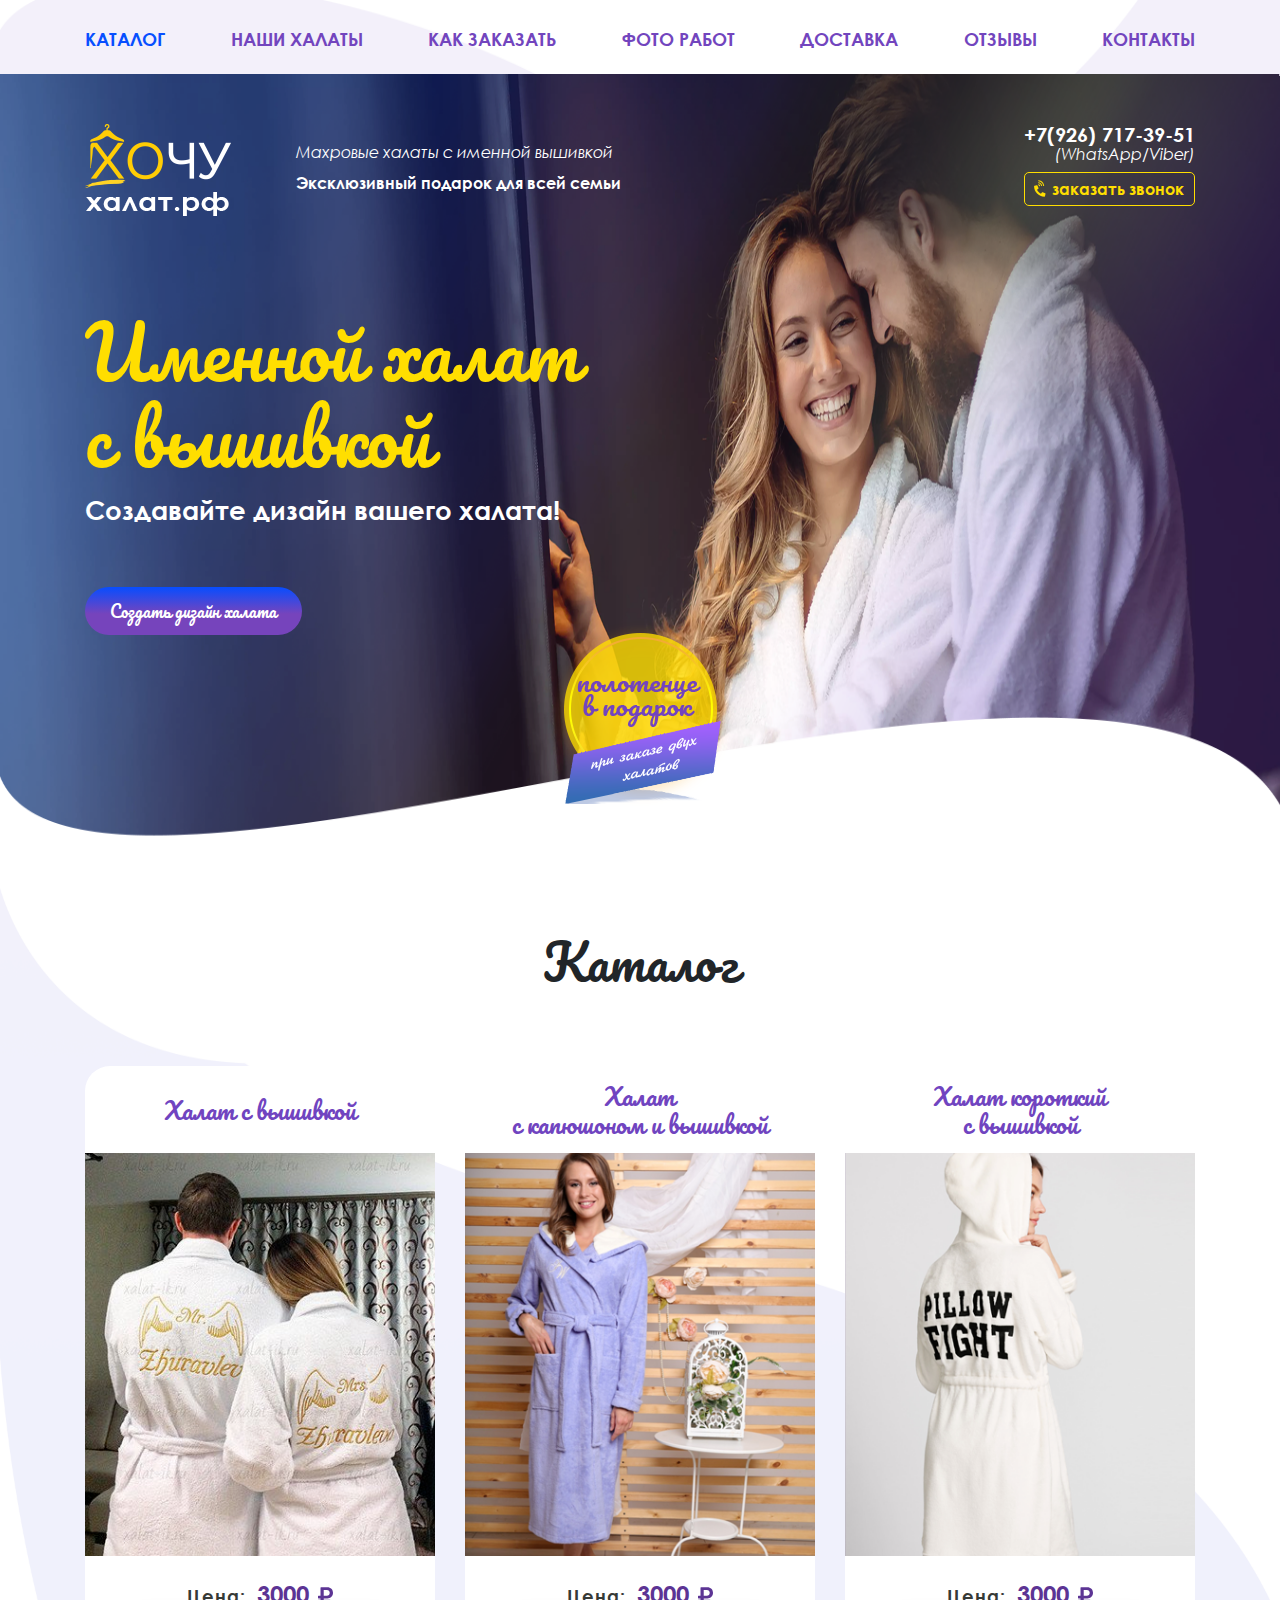
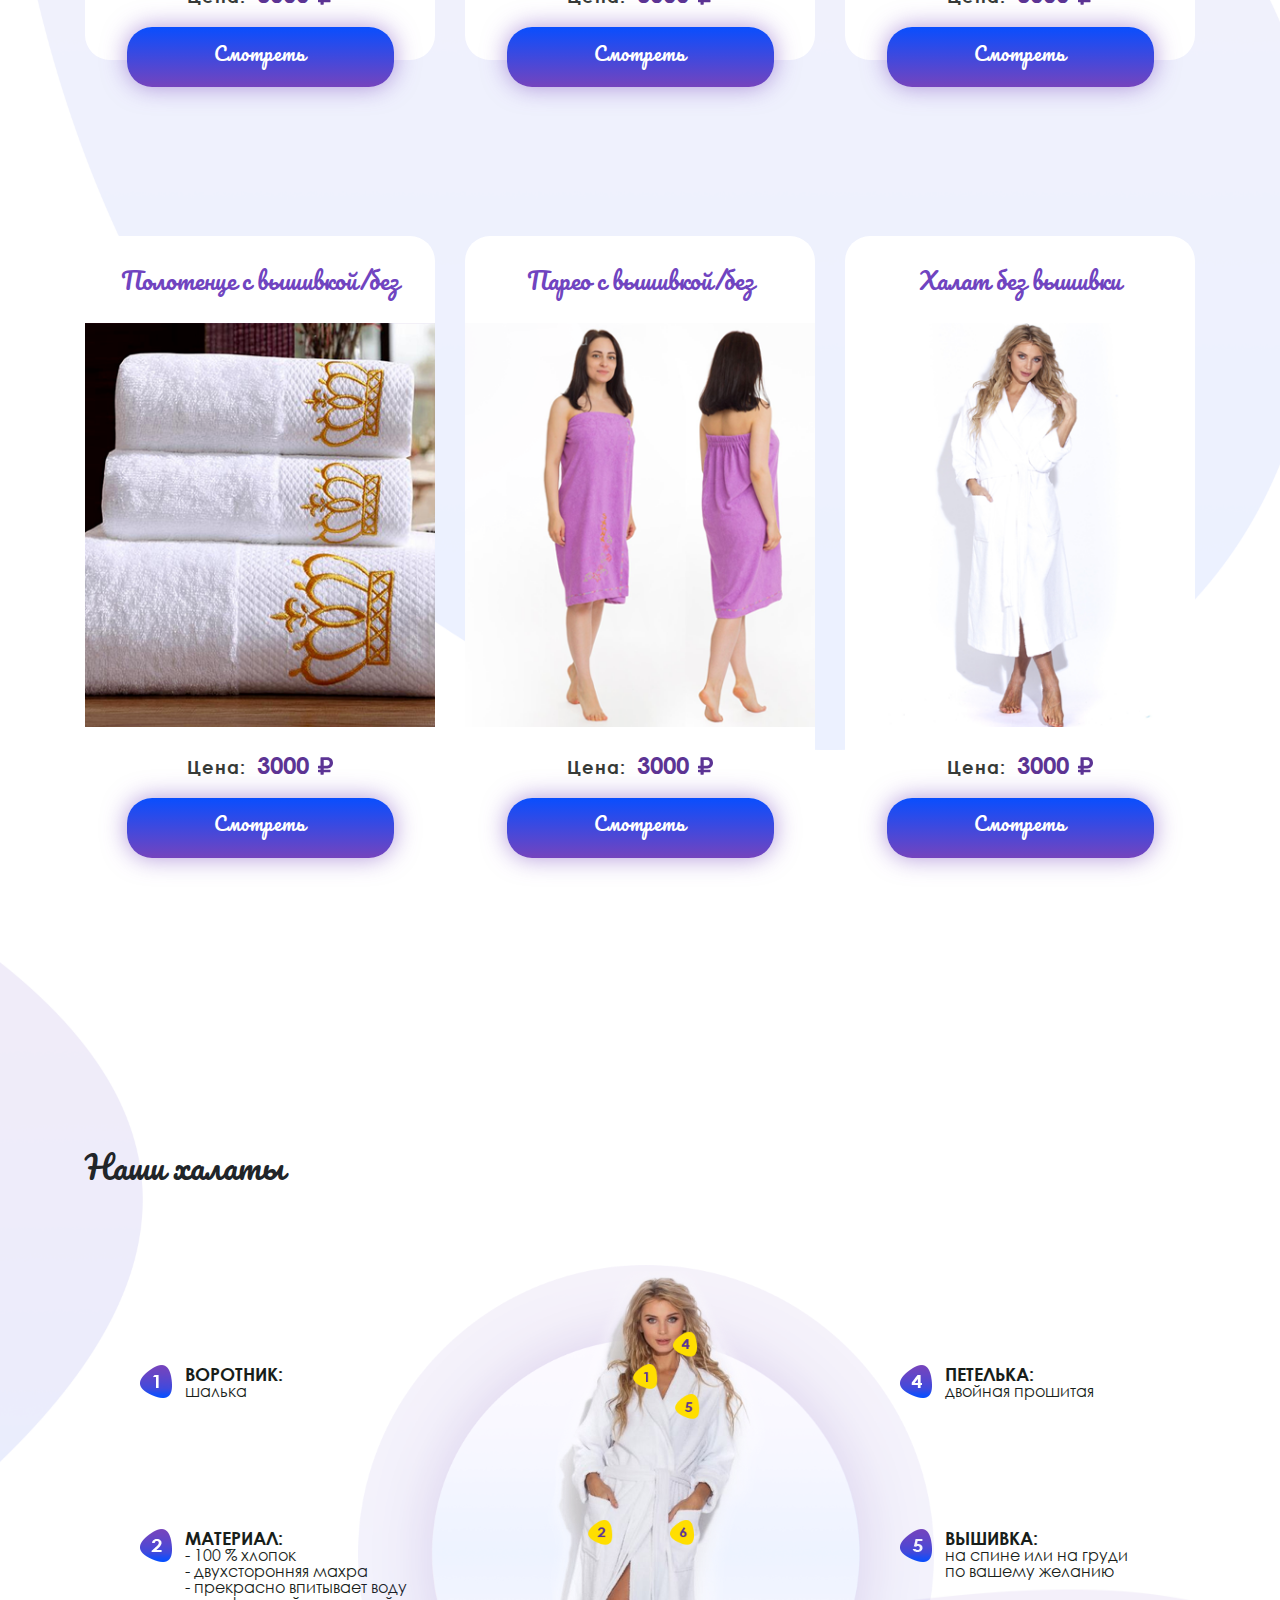
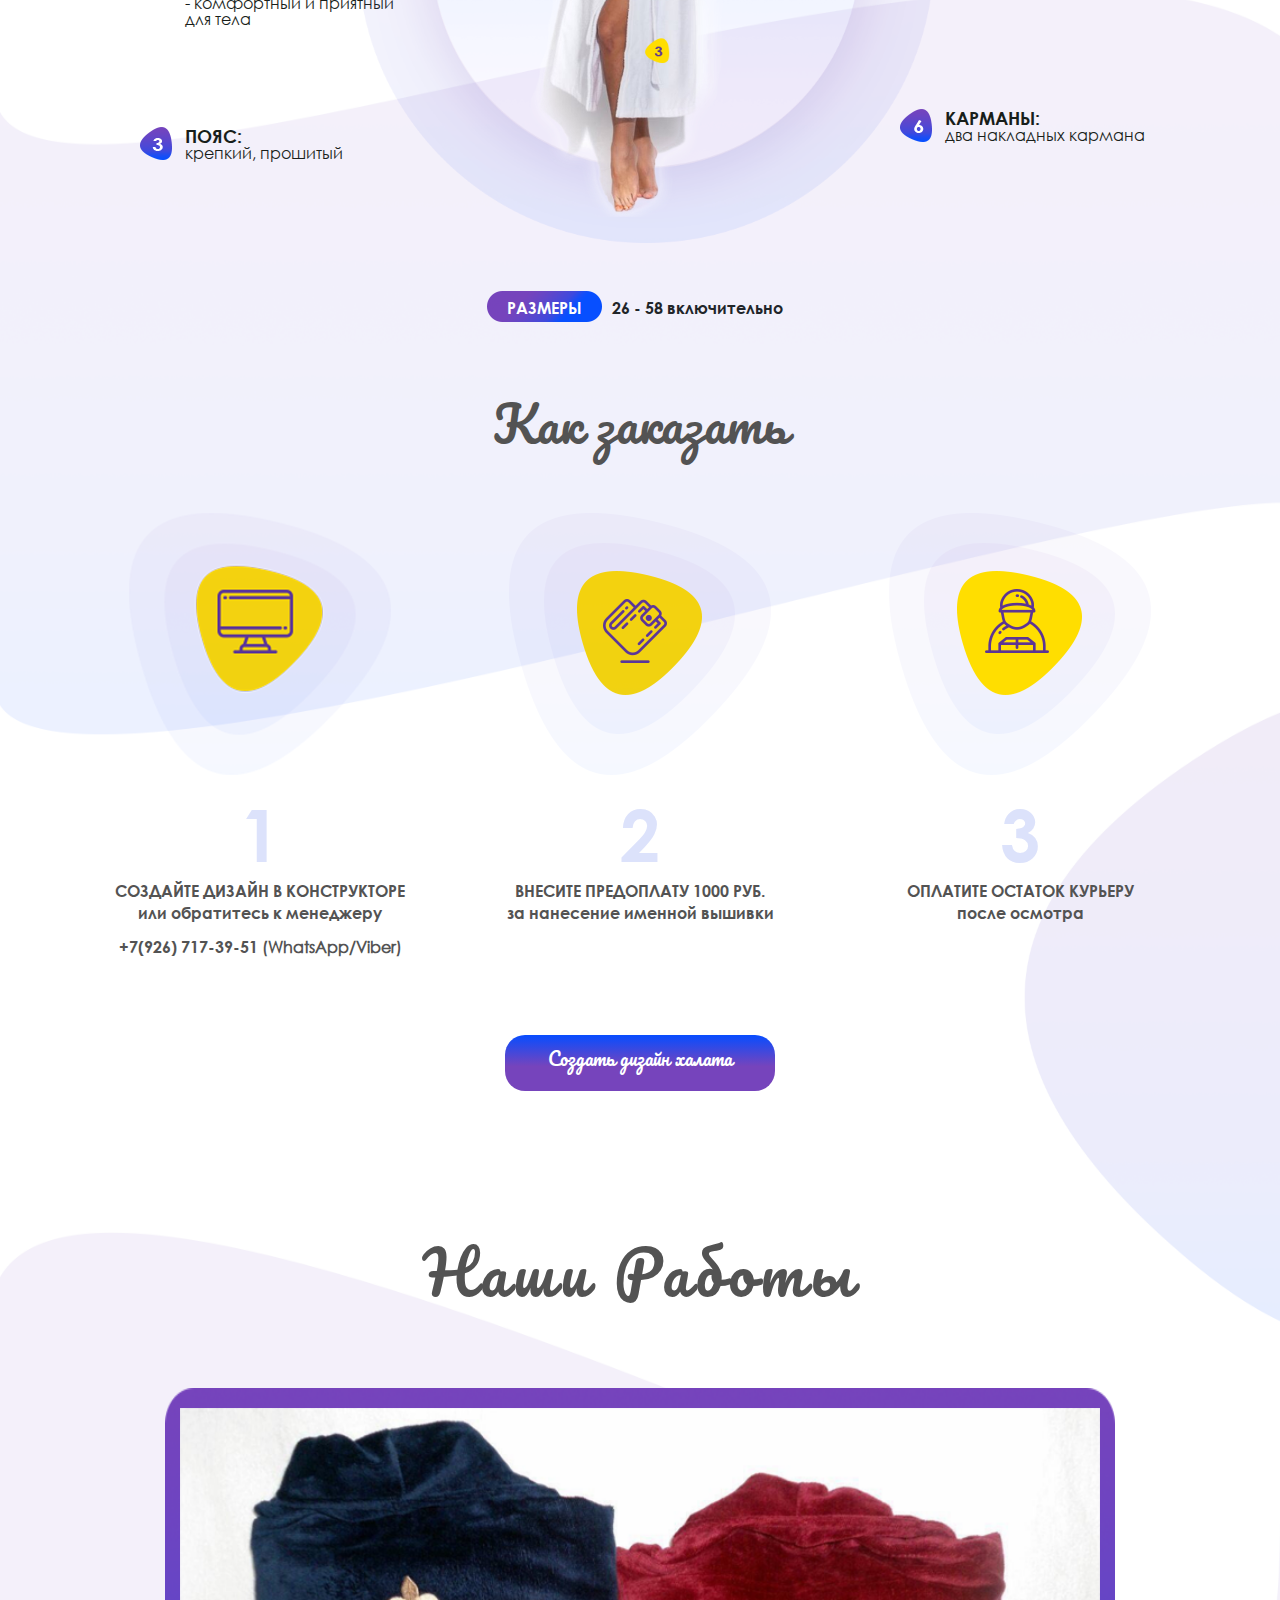
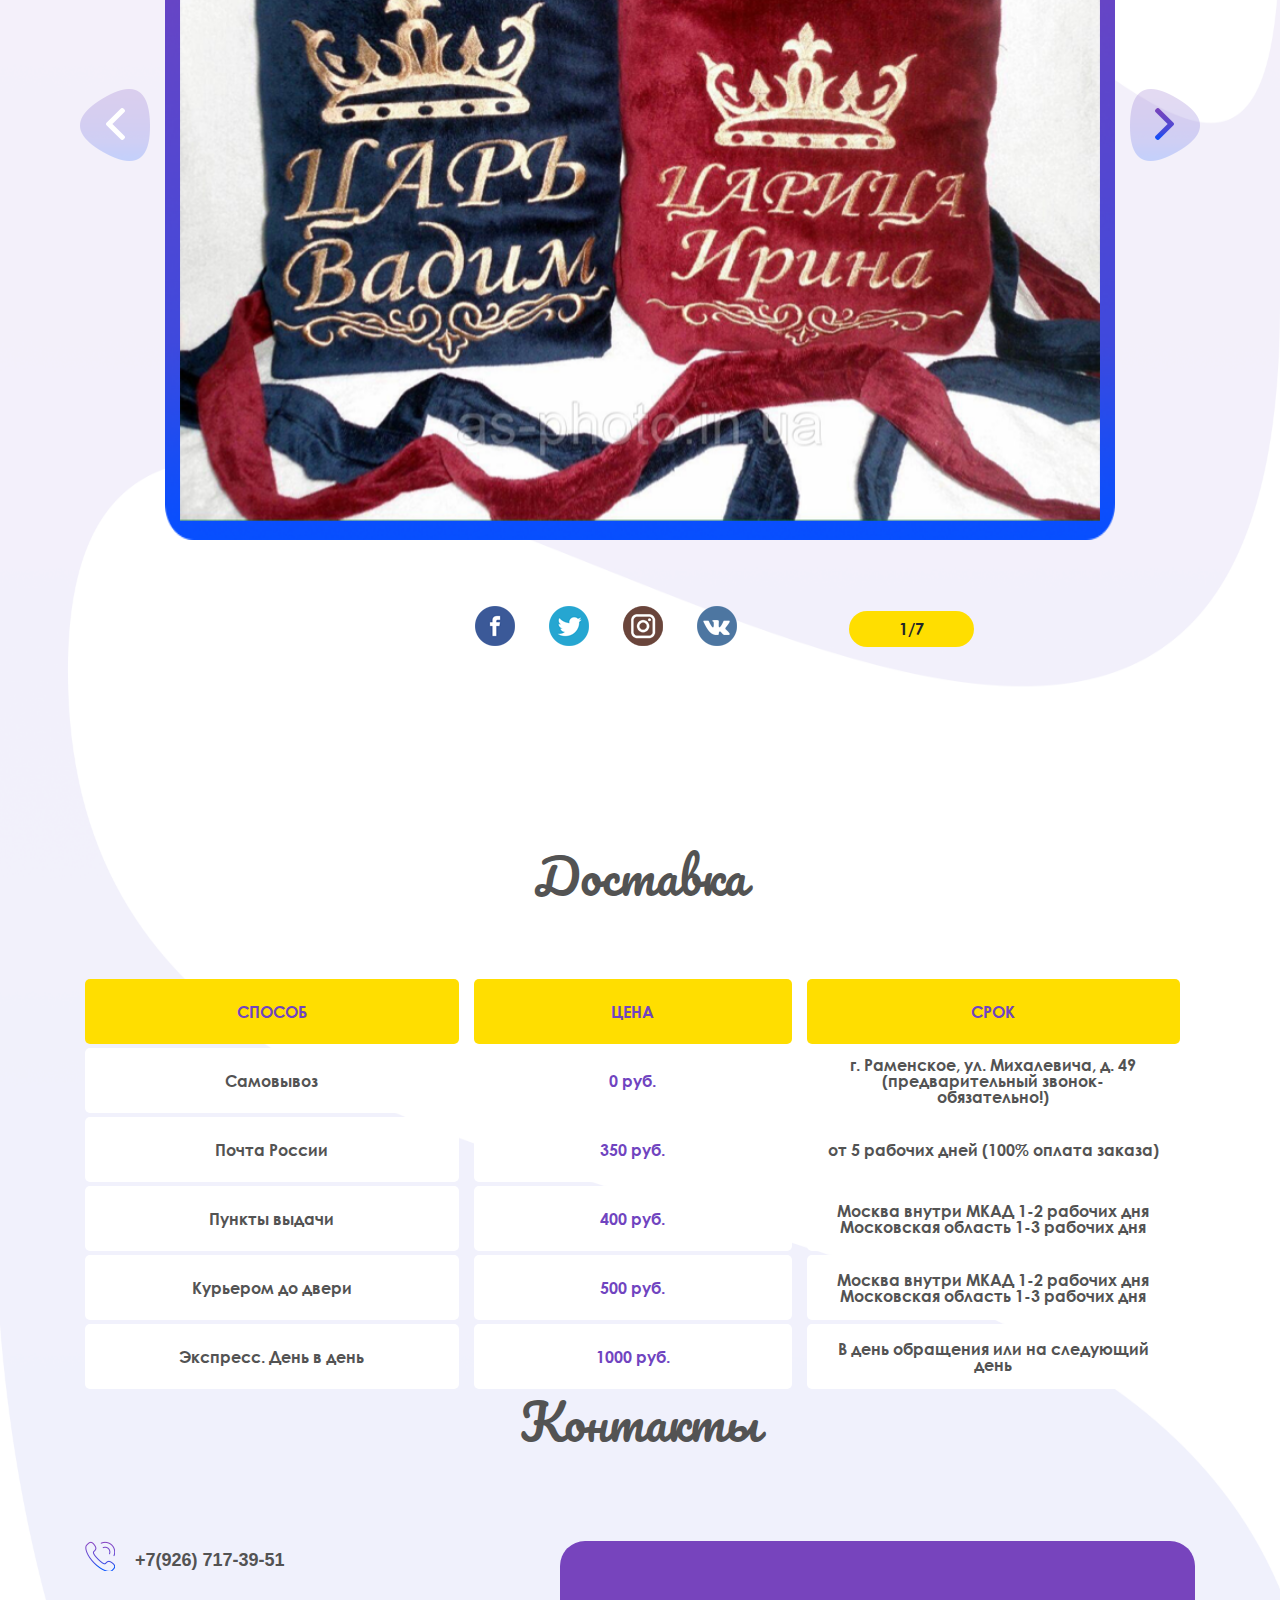
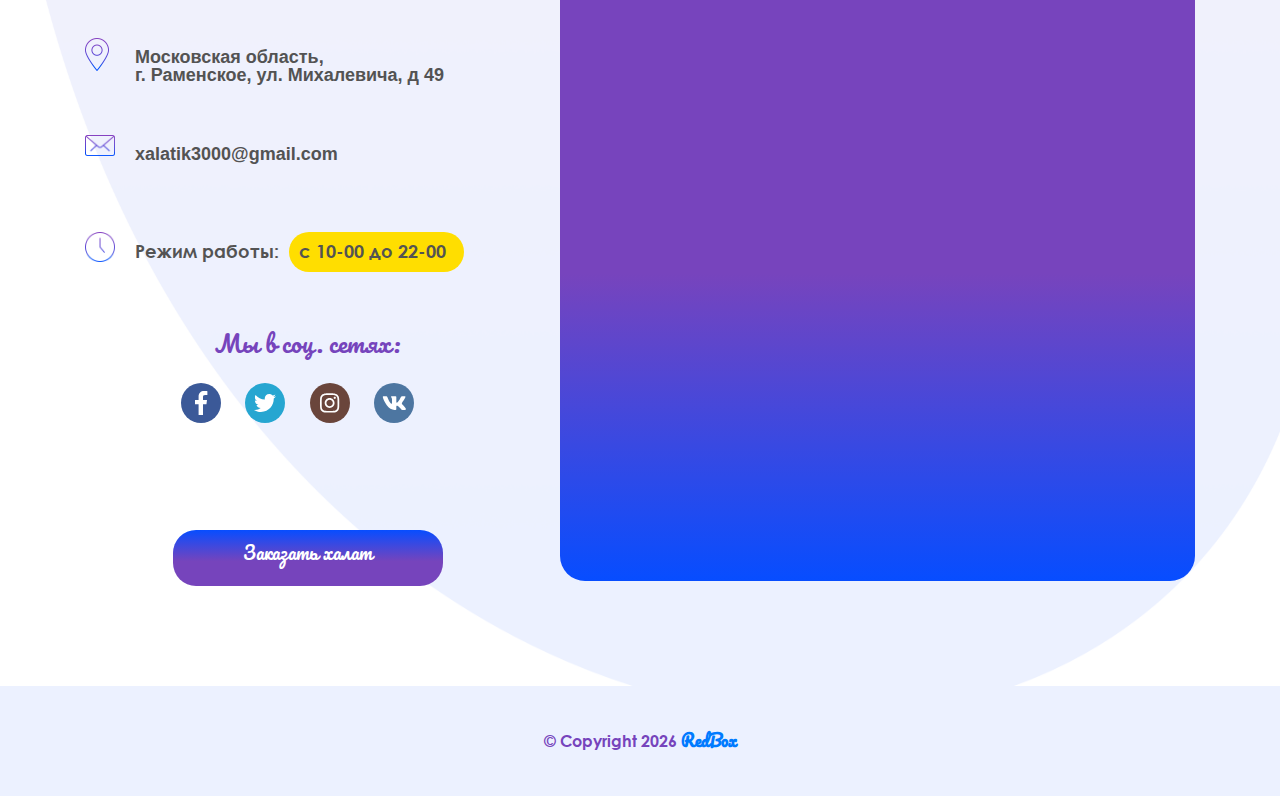
==== index.html @ 06a91422 "add path link, "Заказать халат"" ====
<!doctype html>
<html lang="en">
<head>
    <meta charset="UTF-8">
    <meta name="viewport"
          content="width=device-width, user-scalable=no, initial-scale=1.0, maximum-scale=1.0, minimum-scale=1.0">
    <meta http-equiv="X-UA-Compatible" content="ie=edge">
    <title>Хочу халат.рф</title>
    <link rel="stylesheet" href="own-coursel/owl.carousel.min.css">
    <link rel="stylesheet" href="own-coursel/owl.theme.default.css">
    <link rel="stylesheet" href="css/bootstrap.min.css">
    <link rel="stylesheet" href="css/normalize.css">
    <link rel="stylesheet" href="css/style.css">
    <link href="https://use.fontawesome.com/releases/v5.0.6/css/all.css" rel="stylesheet">
    <script src="js/fontawesome-all.min.js"></script>
    <link href="https://fonts.googleapis.com/css?family=Pacifico&amp;subset=cyrillic" rel="stylesheet">

</head>
<body>
<div class="main-page-wrapper">
    <header id="header" class="header">
        <div class="container">
            <nav class="site-navigation">
                <div class="mobile-menu">
                    <span class="mobile-burger"> <i class="fas fa-bars "></i></span>
                </div>
                <ul class="menu-list hide">
                    <li><a class="list-item active" href="">Каталог</a></li>
                    <li><a class="list-item" href="">Наши халаты</a></li>
                    <li><a class="list-item" href="">Как заказать</a></li>
                    <li><a class="list-item" href="">Фото работ</a></li>
                    <li><a class="list-item" href="">Доставка</a></li>
                    <li><a class="list-item" href="">Отзывы</a></li>
                    <li><a class="list-item" href="">Контакты</a></li>
                </ul>
            </nav>
        </div>
    </header>

    <section class="intro">
        <div class="container">
            <div class="row">
                <div class="col-lg-6 col-md-12 col-sm-12 intro-item-left">
                    <div class="logo">
                        <a href="#"><img src="images/header_intro/logo.png" alt=""></a>
                    </div>
                    <div class="product-info">
                        <p class="product-info-text first">Махровые халаты с именной вышивкой</p>
                        <p class="product-info-text">Эксклюзивный подарок для всей семьи</p>

                    </div>
                </div>
                <div class="col-lg-6 col-md-12 col-sm-12 intro-item-right">
                    <div class="call-part">
                        <p class="phone"><a href="">+7(926) 717-39-51</a></p>
                        <p class="whatsApp">(WhatsApp/Viber)</p>
                        <a class="call-button" href=""><i class="fas fa-phone-volume"></i>заказать звонок</a>
                    </div>
                </div>
            </div>

            <div class="row">
                <div class="col-lg-6 col-md-12 intro-item-middle">
                    <h2 class="intro-item-middle-text">Именной халат
                        с вышивкой</h2>
                    <p class="intro-sub-head">Создавайте дизайн вашего халата!</p>
                    <a class="create-btn" href="constructor.html">Создать дизайн халата</a>
                </div>
            </div>

            <div class="share-block">
                <img src="images/header_intro/share-image.png" alt="">
            </div>
        </div>
    </section>

    <div class="main-div">
        <section class="katalog">
            <div class="container">
                <h2 class="katalog_title">Каталог</h2>

                <div class="products-catalog">
                    <div class="row">
                        <div class="katalog_item col-lg-4 col-md-4 col-sm-6 col-12">
                            <div class="katalog_item_shadow">

                                <div class="katalog_item_header">
                                    <p class="katalog_item_header_title">Халат с вышивкой</p>
                                </div>
                                <div class="katalog_item_content">
                                    <img class="katalog_item_content_img" src="img/katalog_img_1.png" alt="">
                                </div>
                                <div class="katalog_item_footer">
                                    <p class="katalog_item_footer_price">
                                        <span class="katalog_item_footer_price_text">Цена:</span>
                                        <span class="katalog_item_footer_price_money">3000</span>
                                        <i class="fas fa-ruble-sign katalog_item_footer_price_currency"></i>
                                    </p>
                                </div>

                            </div>

                            <a class="katalog_item_footer_link" data-toggle="modal" data-target="#exampleModal"
                               href="#">Смотреть</a>
                        </div>
                        <div class="katalog_item col-lg-4 col-md-4 col-sm-6 col-12">
                            <div class="katalog_item_shadow">

                                <div class="katalog_item_header">
                                    <p class="katalog_item_header_title">Халат<br>с капюшоном и вышивкой</p>
                                </div>
                                <div class="katalog_item_content">
                                    <img class="katalog_item_content_img" src="img/katalog_img_2.png" alt="">
                                </div>
                                <div class="katalog_item_footer">
                                    <p class="katalog_item_footer_price">
                                        <span class="katalog_item_footer_price_text">Цена:</span>
                                        <span class="katalog_item_footer_price_money">3000</span>
                                        <i class="fas fa-ruble-sign katalog_item_footer_price_currency"></i>
                                    </p>
                                </div>

                            </div>

                            <a class="katalog_item_footer_link" data-toggle="modal" data-target="#exampleModal"
                               href="#">Смотреть</a>
                        </div>
                        <div class="katalog_item col-lg-4 col-md-4 col-sm-6 col-12">
                            <div class="katalog_item_shadow">

                                <div class="katalog_item_header">
                                    <p class="katalog_item_header_title">Халат короткий<br>с вышивкой</p>
                                </div>
                                <div class="katalog_item_content">
                                    <img class="katalog_item_content_img" src="img/katalog_img_3.png" alt="">
                                </div>
                                <div class="katalog_item_footer">
                                    <p class="katalog_item_footer_price">
                                        <span class="katalog_item_footer_price_text">Цена:</span>
                                        <span class="katalog_item_footer_price_money">3000</span>
                                        <i class="fas fa-ruble-sign katalog_item_footer_price_currency"></i>
                                    </p>
                                </div>

                            </div>

                            <a class="katalog_item_footer_link" data-toggle="modal" data-target="#exampleModal"
                               href="#">Смотреть</a>
                        </div>
                        <div class="katalog_item col-lg-4 col-md-4 col-sm-6 col-12">
                            <div class="katalog_item_shadow">

                                <div class="katalog_item_header">
                                    <p class="katalog_item_header_title">Полотенце с вышивкой/без</p>
                                </div>
                                <div class="katalog_item_content">
                                    <img class="katalog_item_content_img" src="img/katalog_img_4.png" alt="">
                                </div>
                                <div class="katalog_item_footer">
                                    <p class="katalog_item_footer_price">
                                        <span class="katalog_item_footer_price_text">Цена:</span>
                                        <span class="katalog_item_footer_price_money">3000</span>
                                        <i class="fas fa-ruble-sign katalog_item_footer_price_currency"></i>
                                    </p>
                                </div>

                            </div>


                            <a class="katalog_item_footer_link" data-toggle="modal" data-target="#exampleModal"
                               href="#">Смотреть</a>
                        </div>
                        <div class="katalog_item col-lg-4 col-md-4 col-sm-6 col-12">
                            <div class="katalog_item_shadow">

                                <div class="katalog_item_header">
                                    <p class="katalog_item_header_title">Парео с вышивкой/без</p>
                                </div>
                                <div class="katalog_item_content">
                                    <img class="katalog_item_content_img" src="img/katalog_img_5.png" alt="">
                                </div>
                                <div class="katalog_item_footer">
                                    <p class="katalog_item_footer_price">
                                        <span class="katalog_item_footer_price_text">Цена:</span>
                                        <span class="katalog_item_footer_price_money">3000</span>
                                        <i class="fas fa-ruble-sign katalog_item_footer_price_currency"></i>
                                    </p>
                                </div>

                            </div>

                            <a class="katalog_item_footer_link" data-toggle="modal" data-target="#exampleModal"
                               href="#">Смотреть</a>
                        </div>
                        <div class="katalog_item col-lg-4 col-md-4 col-sm-6 col-12">
                            <div class="katalog_item_shadow">

                                <div class="katalog_item_header">
                                    <p class="katalog_item_header_title">Халат без вышивки</p>
                                </div>
                                <div class="katalog_item_content">
                                    <img class="katalog_item_content_img" src="img/katalog_img_6.png" alt="">
                                </div>
                                <div class="katalog_item_footer">
                                    <p class="katalog_item_footer_price">
                                        <span class="katalog_item_footer_price_text">Цена:</span>
                                        <span class="katalog_item_footer_price_money">3000</span>
                                        <i class="fas fa-ruble-sign katalog_item_footer_price_currency"></i>
                                    </p>
                                </div>

                            </div>

                            <a class="katalog_item_footer_link" data-toggle="modal" data-target="#exampleModal"
                               href="#">Смотреть</a>
                        </div>
                    </div>
                </div>

            </div>
        </section>

        <section class="our-xalats">
            <div class="container">
                <h2 class="caption">Наши халаты</h2>
                <div class="row">
                    <div class="col-sm-12 col-md-4 col-lg-4 col-xl-4 camel">
                        <div class="col-sm-12 col-md-12 col-lg-12 col-xl-12">
                            <div class="features">
                                <img src="./img/our_xalats/blue/blue_1.png" alt="">
                                <div class="xalats_info">
                                    <span class="xalats_sub_title">ВОРОТНИК:</span>
                                    <p class="xalats_deskription xal-descr-left xal-descr-left-1">шалька</p>
                                </div>
                            </div>
                            <div class="features mat_pad">
                                <img src="./img/our_xalats/blue/blue_2.png" alt="">
                                <div class="xalats_info">
                                    <span class="xalats_sub_title">МАТЕРИАЛ:</span>
                                    <p class="xalats_deskription xal-descr-left xal-descr-left-2">- 100 % хлопок <br>
                                        - двухсторонняя махра <br>
                                        - прекрасно впитывает воду <br>
                                        - комфортный и приятный для тела</p>
                                </div>
                            </div>
                            <div class="features">
                                <img src="./img/our_xalats/blue/blue_3.png" alt="">
                                <div class="xalats_info">
                                    <span class="xalats_sub_title">ПОЯС:</span>
                                    <p class="xalats_deskription xal-descr-left xal-descr-left-3">крепкий, прошитый</p>
                                </div>
                            </div>
                        </div>
                    </div>

                    <div class="col-sm-12 col-md-4 col-lg-4 col-xl-4">
                        <!--<img class="center-woman" src="./img/our_xalats/woman.jpg" alt="">-->
                    </div>

                    <div class="col-sm-12 col-md-4 col-lg-4 col-xl-4 camel">
                        <div class="col-sm-12 col-md-12  col-lg-12 col-xl-12">
                            <div class="features">
                                <img src="./img/our_xalats/blue/blue_4.png" alt="">
                                <div class="xalats_info">
                                    <span class="xalats_sub_title">ПЕТЕЛЬКА:</span>
                                    <p class="xalats_deskription xal-descr-right xal-descr-right-1">двойная прошитая</p>
                                </div>
                            </div>
                            <div class="features">
                                <img src="./img/our_xalats/blue/blue_5.png" alt="">
                                <div class="xalats_info">
                                    <span class="xalats_sub_title">ВЫШИВКА:</span>
                                    <p class="xalats_deskription xal-descr-right xal-descr-right-2">на спине или на
                                        груди <br>
                                        по вашему желанию</p>
                                </div>
                            </div>
                            <div class="features">
                                <img src="./img/our_xalats/blue/blue_6.png" alt="">
                                <div class="xalats_info">
                                    <span class="xalats_sub_title">КАРМАНЫ:</span>
                                    <p class="xalats_deskription xal-descr-right xal-descr-right-3">два накладных
                                        кармана</p>
                                </div>
                            </div>
                        </div>
                    </div>
                    <img class="circle-img" src="./img/our_xalats/wom_back.png" alt="">
                    <div class="col-xs-12 col-xl-12 razmer-block">
                        <div class="btn-razmer">
                            <p class="razmer">РАЗМЕРЫ</p>
                        </div>
                        <p class="razmer-vkl">26 - 58 включительно</p>
                    </div>
                </div>
            </div>
        </section>

        <section class="how-order">
            <div class="container">

                <div class="how-order-background-left">
                    <a href="#"><img src="img/how_order_girl.png"></a>
                </div>

                <div class="how-order-background-right">
                    <a href="#"><img src="img/how_order_guy.png"></a>
                </div>

                <h2>Как заказать</h2>

                <div class="row">

                    <div class="col-lg-4 how-order-item">
                        <div class="how-order-item-img">
                            <a href="#"><img src="img/how_order_shape1.png"></a>

                            <div class="how-order-item-img-hover">
                                <a href="#"><img src="img/how_order_shape1_hover.png"></a>
                            </div>

                        </div>

                        <p class="how-order-item-head">1</p>
                        <p class="how-order-item-description">
                            <span class="how-order-purple">
                                СОЗДАЙТЕ ДИЗАЙН В КОНСТРУКТОРЕ
                            </span>
                            <br>
                            или обратитесь к менеджеру
                        </p>
                        <p class="how-order-item-contact">+7(926) 717-39-51
                            <span class="how-order-item-contact-regular">(WhatsApp/Viber)</span>
                        </p>
                    </div>

                    <div class="col-lg-4 how-order-item">
                        <div class="how-order-item-img">
                            <a href="#"><img src="img/how_order_shape2.png"></a>

                            <div class="how-order-item-img-hover">
                                <a href="#"><img src="img/how_order_shape2_hover.png"></a>
                            </div>

                        </div>

                        <p class="how-order-item-head">2</p>
                        <p class="how-order-item-description">
                            <span class="how-order-purple">
                                ВНЕСИТЕ ПРЕДОПЛАТУ 1000 РУБ.
                            </span>
                            <br>
                            за нанесение именной вышивки
                        </p>
                    </div>

                    <div class="col-lg-4 how-order-item">
                        <div class="how-order-item-img">
                            <a href="#"><img src="img/how_order_shape3.png"></a>

                            <div class="how-order-item-img-hover">
                                <a href="#"><img src="img/how_order_shape3_hover.png"></a>
                            </div>

                        </div>

                        <p class="how-order-item-head">3</p>
                        <p class="how-order-item-description">
                            <span class="how-order-purple">
                                ОПЛАТИТЕ ОСТАТОК КУРЬЕРУ
                            </span>
                            <br>
                            после осмотра
                        </p>
                    </div>

                    <div class="col-lg-12 how-order-button">
                        <a href="constructor.html"><span class="order-button">Создать дизайн халата</span></a>
                    </div>
                </div>
            </div>
        </section>

        <section class="our-works">

            <div class="container">


                <h2 id="ourText"> Наши Работы</h2>
                <div class="row">
                    <div class="owl-carousel picture wrapper-owl-carousel col-md-10">
                        <div><img src="img/car.png"></div>
                        <div> 2</div>
                        <div> 3</div>
                        <div> 4</div>
                        <div> 5</div>
                        <div> 6</div>
                        <div> 7</div>
                    </div>


                    <div class="social-picture col-md-8">
                        <span> <a href="#"><img src="img/facebook.png"> </a></span>
                        <span> <a href="#"><img src="img/twitter.png"> </a> </span>
                        <span> <a href="#"><img src="img/instagram.png"> </a></span>
                        <span><a href="#"> <img src="img/vk.png"> </a></span>

                    </div>


                    <div class="count-span col-md-4">
                        <p id="calculate"><span class="current">1</span>/<span class="all-position"> 25</span></p>
                    </div>

                </div>
            </div>
        </section>

        <section class="delivery">
            <div class="container">
                <div class="row">
                    <div class="col-md-12">
                        <h2>
                            Доставка
                        </h2>
                    </div>
                </div>

                <div class="wrapper-delivery-content">
                    <div class="row">
                        <div class="col-md-12">
                            <div class="wrapper-method">
                                <div class="method-item method-title">
                                    <p>
                                        СПОСОБ
                                    </p>
                                </div>
                                <div class="method-item">
                                    <p class="method-text">Самовывоз</p>
                                </div>
                                <div class="method-item">
                                    <p class="method-text">Почта России</p>
                                </div>
                                <div class="method-item">
                                    <p class="method-text">Пункты выдачи</p>
                                </div>
                                <div class="method-item">
                                    <p class="method-text">Курьером до двери</p>
                                </div>
                                <div class="method-item">
                                    <p class="method-text">Экспресс. День в день</p>
                                </div>
                            </div>

                            <div class="wrapper-price">
                                <div class="method-item method-title">
                                    <p>
                                        ЦЕНА
                                    </p>
                                </div>
                                <div class="method-item">
                                    <p class="price-text">0 руб.</p>
                                </div>
                                <div class="method-item">
                                    <p class="price-text">350 руб.</p>
                                </div>
                                <div class="method-item">
                                    <p class="price-text">400 руб.</p>
                                </div>
                                <div class="method-item">
                                    <p class="price-text">500 руб.</p>
                                </div>
                                <div class="method-item">
                                    <p class="price-text">1000 руб.</p>
                                </div>
                            </div>

                            <div class="wrapper-term">
                                <div class="method-item method-title">
                                    <p>
                                        СРОК
                                    </p>
                                </div>
                                <div class="method-item">
                                    <p class="term-text">
                                        г. Раменское, ул. Михалевича, д. 49
                                        (предварительный звонок-обязательно!)
                                    </p>
                                </div>
                                <div class="method-item">
                                    <p class="term-text">
                                        от 5 рабочих дней (100% оплата заказа)
                                    </p>
                                </div>
                                <div class="method-item">
                                    <p class="term-text">
                                        Москва внутри МКАД 1-2 рабочих дня
                                        Московская область 1-3 рабочих дня
                                    </p>
                                </div>
                                <div class="method-item">
                                    <p class="term-text">
                                        Москва внутри МКАД 1-2 рабочих дня
                                        Московская область 1-3 рабочих дня
                                    </p>
                                </div>
                                <div class="method-item">
                                    <p class="term-text">
                                        В день обращения или на следующий день
                                    </p>
                                </div>
                            </div>
                        </div>
                    </div>
                </div>
            </div>
        </section>

        <section class="reviews">
            <div class="container">

            </div>
        </section>

        <section class="contacts">
            <div class="container">
                <div class="row">
                    <div class="col-md-12">
                        <h2>
                            Контакты
                        </h2>
                    </div>
                </div>

                <div class="wrapper-all-contacts">
                    <div class="row">
                        <div class="col-md-5">
                            <div class="wrapper-contacts">
                                <div class="contact-item">
                                    <div class="image">
                                        <img src="images/phone_call.png" alt="phone">
                                    </div>
                                    <div class="contact-description">
                                        +7(926) 717-39-51
                                    </div>
                                </div>
                                <div class="contact-item">
                                    <div class="image">
                                        <img src="images/position.png" alt="position">
                                    </div>
                                    <div class="contact-description">Московская область, <br>г. Раменское, ул.
                                        Михалевича, д 49
                                    </div>
                                </div>
                                <div class="contact-item">
                                    <div class="image">
                                        <img src="images/mail.png" alt="mail">
                                    </div>
                                    <div class="contact-description">
                                        xalatik3000@gmail.com
                                    </div>
                                </div>
                                <div class="contact-item">
                                    <div class="image">
                                        <img src="images/time.png" alt="time">
                                    </div>
                                    <div class="contact-description up-time">
                                        <p class="up-time-text">Режим работы:</p>
                                        <div class="contact-time-work">
                                            <p class="contact-time-work-info">c 10-00 до 22-00</p>
                                        </div>
                                    </div>
                                </div>

                                <div class="wprapper-socials">
                                    <h5>
                                        Мы в соц. сетях:
                                    </h5>

                                    <div class="social-icons">
                                        <ul>
                                            <li><a class="facebook" href="https://twitter.com"><i
                                                    class="social fab fa-facebook-f"></i></a>
                                            </li>
                                            <li><a class="twitter" href="https://facebook.com"><i
                                                    class="social fab fa-twitter"></i></a></li>
                                            <li><a class="istagram" href="https://instagram.com"><i
                                                    class="social fab fa-instagram"></i></a></li>
                                            <li><a class="vk" href="https://pinterest.com"><i
                                                    class="social fab fa-vk"></i></a>
                                            </li>
                                        </ul>
                                    </div>
                                </div>

                                <div class="wrapper-button-order text-center">
                                    <a class="order-button" href="constructor.html">Заказать халат</a>
                                </div>
                            </div>
                        </div>
                        <div class="col-md-7">
                            <div class="wrapper-map">
                                <div class="map">
                                    <iframe src="https://www.google.com/maps/embed?pb=!1m18!1m12!1m3!1d2256.341201263573!2d38.246888215977116!3d55.561257814215985!2m3!1f0!2f0!3f0!3m2!1i1024!2i768!4f13.1!3m3!1m2!1s0x414abfffd2f008dd%3A0x92370689843cdbae!2z0YPQuy4g0JzQuNGF0LDQu9C10LLQuNGH0LAsIDQ5LCDQv9C-0YEuINCh0L7QstGF0L7Qt9CwINCg0LDQvNC10L3RgdC60L7QtSwg0JzQvtGB0LrQvtCy0YHQutCw0Y8g0L7QsdC7Liwg0KDQvtGB0YHQuNGPLCAxNDAxMDE!5e0!3m2!1sru!2sua!4v1517403470446"
                                            frameborder="0" style="border:0" allowfullscreen></iframe>
                                </div>
                            </div>
                        </div>
                    </div>
                </div>
            </div>
        </section>

        <footer class="copyright">
            <div class="container">
                <p class="copyright_text">© Copyright <script>document.write(new Date().getFullYear())</script> <a target="_blank" href="http://redbox.in.ua/"><span class="copyright_red">Red</span><span class="copyright_box">Box</span></a></p>
            </div>
        </footer>
    </div>
</div>


<!-- Modal -->
<div class="modal" id="exampleModal" tabindex="-1" role="dialog" aria-labelledby="exampleModalLabel"
     aria-hidden="true">
    <div class="modal-dialog" role="document">
        <div class="modal-content">
            <div class="modal_window">
                <button type="button" class="close" data-dismiss="modal" aria-label="Close">
                    <span aria-hidden="true">&times;</span>
                </button>

                <div class="row">

                    <div class="modal_window_image col-lg-6 col-md-12">
                        <div class="modal_window_image_item">

                            <div class="modal_window_image col-lg-6 col-md-12">
                                <div class="modal_window_image_item">

                                    <div class="owl-carousel owl-carousel-modal">
                                        <div><img src="img/modal_window_img.png"></div>
                                        <div> Your Content</div>
                                        <div> Your Content</div>
                                        <div> Your Content</div>
                                        <div> Your Content</div>
                                        <div> Your Content</div>
                                        <div> Your Content</div>
                                    </div>

                                    <button class="modal_window_larger_photo">Посмотреть фото ближе</button>
                                </div>

                                <div class="modal_window_content col-lg-6 col-md-12">

                                    <div class="modal_window_content_item">
                                        <h2 class="modal_window_title">Махровый халат с вышивкой</h2>

                                        <div class="row">
                                            <p class="modal_window_content_table col-lg-6 col-md-6 col-sm-6 col-6">
                                                Состав</p>
                                            <p class="modal_window_content_table table_bold col-lg-6 col-md-6 col-sm-6 col-6">
                                                100%
                                                хлопок</p>
                                        </div>

                                        <div class="row">
                                            <p class="modal_window_content_table col-lg-6 col-md-6 col-sm-6 col-6">
                                                Размеры</p>
                                            <p class="modal_window_content_table table_bold col-lg-6 col-md-6 col-sm-6 col-6">
                                                46-58</p>
                                        </div>

                                        <div class="row">
                                            <p class="modal_window_content_table col-lg-6 col-md-6 col-sm-6 col-6">
                                                Срок
                                                изготовления</p>
                                            <p class="modal_window_content_table table_bold col-lg-6 col-md-6 col-sm-6 col-6">
                                                от 1
                                                дня</p>
                                        </div>

                                        <div class="row row-4">
                                            <p class="modal_window_content_table col-lg-6 col-md-6 col-sm-6 col-6">
                                                Цвет</p>
                                            <p class="modal_window_content_table table_bold col-lg-6 col-md-6 col-sm-6 col-6 table_color_icons">
                                                <img src="img/modal_window_color_icon_1.png" alt="">
                                                <img src="img/modal_window_color_icon_2.png" alt="">
                                                <img src="img/modal_window_color_icon_3.png" alt="">
                                                <img src="img/modal_window_color_icon_4.png" alt="">
                                                <img src="img/modal_window_color_icon_5.png" alt="">
                                                <img src="img/modal_window_color_icon_6.png" alt="">
                                            </p>
                                        </div>

                                        <div class="row">
                                            <p class="modal_window_content_table col-lg-6 col-md-6 col-sm-6 col-6">
                                                Плотность
                                                махры</p>
                                            <p class="modal_window_content_table col-lg-6 col-md-6 col-sm-6 col-6">
                                                <span class="modal_window_table_text table_bold text_weight">400 гр/м2</span>
                                                <span class="modal_window_zirochka">*</span>
                                            </p>
                                        </div>

                                        <div class="row row-6">
                                            <p class="modal_window_content_text col-lg-12 col-md-12 col-sm-12 col-12">
                                                Махровый халат - незаменим, для уютной домашней атмосферы.
                                                Возвращаясь
                                                домой каждому
                                                из нас хочется окунуться в тепло и уют нашего дома. Все вокруг
                                                нас
                                                частица,
                                                создающая нашу внутреннюю гармонию. Подари тепло и уют своим
                                                близким!
                                            </p>
                                            <p class="modal_window_content_text col-lg-12 col-md-12 col-sm-12 col-12">
                                                Создать дизайн
                                                халата</p>
                                        </div>

                                        <div class="row">
                                            <p class="modal_window_content_text content_text_footer col-lg-12 col-md-12 col-sm-12 col-12">
                                                Добавить любви по вкусу!</p>
                                        </div>

                                        <div class="row row-8">
                                            <a class="modal_window_create_design" href="constructor.html">Создать
                                                дизайн
                                                халата</a>
                                        </div>
                                    </div>

                                </div>
                            </div>

                            <div class="row">
                                <p class="modal_window_footer col-lg-12 col-md-12 col-sm-12 col-12">
                                    * - Такая махра отлично поглощает влагу, но не намокает сама, скоро сохнет,
                                    износостойкая
                                </p>
                            </div>

                        </div>
                    </div>
                </div>
            </div>
        </div>
    </div>
</div>

<script src="js/jquery.min.js"></script>
<script src="own-coursel/owl.carousel.min.js"></script>
<script src="js/bootstrap.min.js"></script>
<script src="js/fontawesome-all.min.js"></script>
<script src="js/main.js"></script>

<script>
    $(document).ready(function () { $('.owl-carousel').owlCarousel({
            onInitialized: callback,
            onDragged: callback,
            onChanged: callback,
            items: 1,
            nav: true,
            navText: ["<img src='img/back.png' alt='' " +
            "role='presentation'/>", "<img src='img/ahead.png' a" +
            "lt='' role='presentation'/>"]
        });

        function callback(event) {
            // Provided by the core
            var element = event.target;         // DOM element, in this example .owl-carousel
            var name = event.type;           // Name of the event, in this example dragged
            var namespace = event.namespace;      // Namespace of the event, in this example owl.carousel
            var items = event.item.count;     // Number of items
            var item = event.item.index;     // Position of the current item
            // Provided by the navigation plugin
            var pages = event.page.count;     // Number of pages
            var page = event.page.index;     // Position of the current page
            var size = event.page.size;      // Number of items per page

            item++;

            $('.all-position').text(items);
            $('.current').text(item);
        }
    });

</script>


</body>
</html>
---- css/style.css ----
/* Fonts */

@font-face {
    font-family: 'Gothic font';
    src: url('../fonts/CenturyGothic-Bold.ttf') format('ttf'),
    url('../fonts/CenturyGothic-Bold.woff') format('woff');
    font-weight: normal;
    font-style: normal;
}

@font-face {
    font-family: 'Gothic Italic';
    src: url('../fonts/CenturyGothic-Italic.ttf') format('ttf'),
    url('../fonts/CenturyGothic-Italic.woff') format('woff');
    font-weight: normal;
    font-style: italic;
}

@font-face {
    font-family: 'Gothic Regular';
    src: url('../fonts/CenturyGothic.ttf') format('ttf'),
    url('../fonts/CenturyGothic.woff') format('woff');
    font-weight: normal;
    font-style: normal;
}

a,a:hover,a:visited,a:link{
    text-decoration: none;
}

h1,h2,h3,h4,h5,h6,a{
    font-family: 'Pacifico', cursive!important;
}

p{
    font-family: 'Gothic font';
}

/* Fonts */


/* Header */

.menu-list{
    display: flex;
    justify-content: space-between;

    text-transform: uppercase;
    padding: 30px 0 25px;
}

h1,h2,h3,h4,h5,h6,a{
    font-family: 'Pacifico', cursive!important;
}

.main-div{
    background: url("../images/main-fone.png");
    background-size: 100% 100%;
}

/*--------------Katalog-------------*/

.katalog{
    position: relative;
}

.katalog_title {
	padding: 76px 0;

	font-size: 48px;
	text-align: center;
}

.katalog_item {
	margin-bottom: 116px;
	text-align: center;
}

.katalog_item_header {
	height: 87px;
	text-align: center;
	border-radius: 25px 25px 0 0;
	background: white;
	display: flex;
	align-items: center;
	justify-content: center;
}

.katalog_item_header_title {
	display: inline-block;
	vertical-align: middle;

	font-family: 'Pacifico', cursive;
	font-size: 24px;
	line-height: 28px;
	text-align: center;
	color: #7044c0;
}

.katalog_item_content_img {
	width: 100%;
	display: block;
}

.katalog_item_footer {
	position: relative;

	height: 104px;
	border-radius: 0 0 25px 25px;
	background: white;
	text-align: center;
}

.katalog_item_footer_price {
	padding-top: 26px;

}

.katalog_item_footer_price_text {
	margin-right: 7px;
	font-size: 18px;
	letter-spacing: 1px;

	color: #363a37;
}

.katalog_item_footer_price_money {
	margin-right: 5px;
	font-size: 24px;
	font-weight: bold;
	color: #5c3494;
}

.katalog_item_footer_price_currency {
	color: #5c3494;
	font-size: 20px;
}

.katalog_item_footer_link {
	display: inline-block;
	position: relative;
	top: -33px;
	z-index: 2;

	font-size: 18px;

	letter-spacing: 1px;
	color: white;
	padding: 5% 25% 7%;
	background-image: linear-gradient(to bottom, #094efe, #7544bd);
	border-radius: 25px;
	box-shadow: 0 0 25px rgba(116,68,189,0.56);
}

.katalog_item_footer_link:hover {
	color: white;
	text-decoration: none;
}

/* modal window */

.modal-content {
	border-radius: 25px;
}

.modal-dialog {
	max-width: 61.5%;
   /* max-width: 1170px;*/
}

.modal_window {
	position: relative;
	width: 100%;
/*	margin: 0 auto;*/
	padding: 56px 72px 42px 15px;
	border-radius: 25px;
	border: 5px solid #7643bc;
	background: url('../img/modal_window_bg.png') no-repeat 0 0;
    background-size: 100% 100%;
/*	background: white;
	border-image: linear-gradient(0deg, #074ffe, #7643bc) 30 round;
	border-image-slice: 1;*/
}

.modal_window > .row {
	margin-top: 0!important;
}

.modal_window_content_item > .row {
	margin-top: 0!important;
}

.modal_window_close {
	position: absolute;
	top: 18px;
	right: 18px;
	width: 24px;
	height: 24px;
	background: url('../img/modal_window_close.png') no-repeat 0 0;
}

.modal_window_close:hover {
	cursor: pointer;
}

.modal_window_image {
	text-align: center;
}

.modal_window_image_item {
	position: relative;
    padding: 0 60px;
}

.modal_window_image_item img {
	width: 100%;
}

.modal_window_larger_photo {
	margin-top: 28px;
	padding: 19px 33px;

	font-family: 'Pacifico', cursive;
	font-size: 18px;

	color: #8a60c6;
	background: #ffde00;
	border: none;
	border-radius: 25px;
}

.modal_window_larger_photo:hover {
	cursor: pointer;
}

.modal_window_arrow {
	position: absolute;
	top: 50%;
	transform: translate(0, -190%);

	width: 35px;
	height: 36px;
	z-index: 1;
}

.modal_window_arrow:hover {
	cursor: pointer;
}

.arrow_left {
	left: 15px;
	background: url('../img/modal_window_arrow_left_not_active.png') no-repeat 0 0;
}

.arrow_right {
	right: 15px;
	background: url('../img/modal_window_arrow_right_active.png') no-repeat 0 0;
}

.modal_window_title {
	margin-bottom: 46px;

	font-family: 'Pacifico', cursive;
	font-size: 34px;
	letter-spacing: 2.5px;

	color: #7044c0;
}

.modal_window_content_item {

}

.modal_window_content_table {
	font-family: 'Gothic font';
	font-size: 16px;
	color: #535353;
}

.table_bold {
	font-weight: bold;
    padding-left: 24px;
}

.modal_window_content_item > .row {
	margin-bottom: 23px;
}

.modal_window_content_item .row-4 {
	margin-bottom: 17px;
}

.text_weight {
    padding-left: 10px;
}

.modal_window_zirochka {
	color: #7044c0;
}

.table_color_icons > img {
    margin-right: 4px;
}

.modal_window_content_item .row-6 {
	margin-top: 56px;
    padding-top: 26px;

	font-size: 16px;
	font-style: italic;
	line-height: 24px;
}

.modal_window_content_text {
	color: #535353;
}

.content_text_footer {
	margin-top: 36px;

	font-weight: bold;
	font-style: italic;
}

.modal_window_create_design {
	padding: 19px 35px;

	font-family: 'Pacifico', cursive;
	font-size: 18px;
	color: white;

	background-image: linear-gradient(to bottom, #094efe, #7544bd);
	border: none;
	border-radius: 25px;
	box-shadow: 0 0 25px rgba(116,68,189,0.56);
}

.modal_window_create_design:hover {
    text-decoration: none;
    color: white;
}

.modal_window_footer {
    text-align: center;
    color: #7044c0;
}

@media (max-width: 1460px) {
    .modal-dialog {max-width: 80%;}
}

@media (max-width: 1150px) {
    .modal-dialog {max-width: 90%;}
}

@media (max-width: 1050px) {
    .modal-dialog {max-width: 94%;}
}

@media (max-width: 991px) {
    .modal-dialog {max-width: 60%;}
    .modal_window {padding: 56px 20px 42px;}
    .modal_window_larger_photo {width: 100%; margin-bottom: 30px;}
    .modal_window_content_text {text-align: justify;}
    .content_text_footer {text-align: center;}
    .row-8 {padding: 0 60px;}
    .modal_window_create_design {width: 100%; text-align: center;}
}

@media (max-width: 740px) {
    .modal-dialog {max-width: 80%; margin: 30px auto;}
}

@media (max-width: 580px) {
    .modal_window_image_item {padding: 0;}
    .modal_window_arrow {transform: translate(0, -230%);}
    .row-8 {padding: 0 15px;}
    .modal_window_content_table {flex: none; max-width: 100%; text-align: center; margin-bottom: 5px;}
}


/*----------------------------------*/

/* contact section */
.wrapper-all-contacts{
    margin: 90px 0 105px 0;
    height:640px;
}
.contacts h2{
    text-align: center;
    font-size: 48px;
    color: #535353;
}
.contact-item{
    min-height: 32px;
    font-size: 18px;
    color: #535353;
    font-weight: bold;
    margin-bottom: 65px;
}
.image{
    height:30px;
    width:30px;
    float: left;
    margin-right: 20px;
}

.image img{
    max-width: 30px;
}
.contact-description{
    float: left;
    min-height: 32px;
    padding-top: 10px;
}
.contact-item img{
    float: left;
    margin-right: 20px;
}
.contact-item p{
    float: left;
}
.up-time{
    padding: 0;
}
.up-time-text{
    padding-top: 10px;
    margin-right: 10px;
}

.contact-time-work{
    float: right;
    border-radius: 40px;
    width:175px;
    height:40px;
    background-color: #ffde00;
}
.contact-time-work-info{
    padding: 10px;
}

.wprapper-socials{
    /*padding: 0 10%;*/
}
.wprapper-socials h5{
    font-size: 24px;
    color: #7644bc;
    text-align: center;
}

.social-icons{
    margin-top: 25px;
    text-align: center;
}

.social-icons ul {
    list-style: none;
    margin: 0;
    padding: 0;
}
.social-icons ul li {
    display: inline-block;
    zoom: 1;
    *display: inline;
    vertical-align: middle;
    margin-right: 20px;
}
.social-icons ul li a {
    display: block;
    text-decoration: none;
    width:40px;
    height:40px;
    border-radius: 25px;
}
.social{
    height: 40px;
    color: white;
    font-size: 22px;
}

.facebook{
    background-color: #3b5998;
}
.twitter{
    background-color: #26a6d1;
}
.istagram{
    background-color: #6a453b;
}
.vk{
    background-color: #4d76a1;
}
.wrapper-button-order{
    margin-top: 107px;
}
.contacts .order-button{
    margin: 0 auto;
}

.order-button{
    color: white;
    text-decoration: none;
    display: block;
    border-radius: 23px;
    width:270px;
    height:56px;
    font-size: 18px;
    padding: 14px 0 29px 0;
    background: rgba(7,77,255,0.95);
    background: -moz-linear-gradient(top, rgba(7,77,255,0.95) 0%, rgba(7,77,255,1) 0%, rgba(118,68,188,1) 56%, rgba(118,68,188,1) 100%);
    background: -webkit-gradient(left top, left bottom, color-stop(0%, rgba(7,77,255,0.95)), color-stop(0%, rgba(7,77,255,1)), color-stop(56%, rgba(118,68,188,1)), color-stop(100%, rgba(118,68,188,1)));
    background: -webkit-linear-gradient(top, rgba(7,77,255,0.95) 0%, rgba(7,77,255,1) 0%, rgba(118,68,188,1) 56%, rgba(118,68,188,1) 100%);
    background: -o-linear-gradient(top, rgba(7,77,255,0.95) 0%, rgba(7,77,255,1) 0%, rgba(118,68,188,1) 56%, rgba(118,68,188,1) 100%);
    background: -ms-linear-gradient(top, rgba(7,77,255,0.95) 0%, rgba(7,77,255,1) 0%, rgba(118,68,188,1) 56%, rgba(118,68,188,1) 100%);
    background: linear-gradient(to bottom, rgba(7,77,255,0.95) 0%, rgba(7,77,255,1) 0%, rgba(118,68,188,1) 56%, rgba(118,68,188,1) 100%);
    filter: progid:DXImageTransform.Microsoft.gradient( startColorstr='#074dff', endColorstr='#7644bc', GradientType=0 );
}

.order-button:hover{
    text-decoration: none;
    color: white;
}

.wrapper-map{
    z-index: 10;
    position: relative;
    width:100%;
    height:640px;
    border-radius: 25px;
    padding: 15px;
    background: rgba(119,68,189,0.95);
    background: -moz-linear-gradient(top, rgba(119,68,189,0.95) 0%, rgba(119,68,189,1) 0%, rgba(119,68,189,1) 52%, rgba(7,77,255,1) 100%);
    background: -webkit-gradient(left top, left bottom, color-stop(0%, rgba(119,68,189,0.95)), color-stop(0%, rgba(119,68,189,1)), color-stop(52%, rgba(119,68,189,1)), color-stop(100%, rgba(7,77,255,1)));
    background: -webkit-linear-gradient(top, rgba(119,68,189,0.95) 0%, rgba(119,68,189,1) 0%, rgba(119,68,189,1) 52%, rgba(7,77,255,1) 100%);
    background: -o-linear-gradient(top, rgba(119,68,189,0.95) 0%, rgba(119,68,189,1) 0%, rgba(119,68,189,1) 52%, rgba(7,77,255,1) 100%);
    background: -ms-linear-gradient(top, rgba(119,68,189,0.95) 0%, rgba(119,68,189,1) 0%, rgba(119,68,189,1) 52%, rgba(7,77,255,1) 100%);
    background: linear-gradient(to bottom, rgba(119,68,189,0.95) 0%, rgba(119,68,189,1) 0%, rgba(119,68,189,1) 52%, rgba(7,77,255,1) 100%);
    filter: progid:DXImageTransform.Microsoft.gradient( startColorstr='#7744bd', endColorstr='#074dff', GradientType=0 );
}

.map{
    width:100%;
    height:100%;
    z-index: 11;
    overflow: hidden;
    border-radius: 15px;
}

.wrapper-map iframe{
    width:100%;
    height:100%;
}

@media (max-width: 992px){
    .contact-item{
        margin-bottom: 30px;
    }
    .image, .contact-description, .contact-item .up-time-text, .contact-time-work{
        float: none;
        margin: 0 auto;
        text-align: center;
    }
    .contact-time-work{
        margin-top: 20px;
    }
    .wrapper-button-order{
        margin-top: 40px;
    }
}

@media (max-width: 768px){
    .wrapper-button-order{
        margin: 100px 0;
    }
}

@media (max-width: 500px){
    .wrapper-button-order{
        margin: 100px 0;
    }
}
/* contact section end */


/* delivery section */
.delivery h2{
    text-align: center;
    font-size: 48px;
    color: #535353;
    margin-top: 130px;
}

.wrapper-delivery-content{
    margin-top: 75px;
}

.wrapper-method{
    width:35%;
    float: left;
    padding-right: 15px;
}

.method-item{
    width:100%;
    height:65px;
    background-color: #ffffff;
    margin-bottom: 4px;
    border-radius: 5px;

    padding-left: 20px;
    padding-right: 20px;

    display: flex;
    align-items: center;
    justify-content: center;
}

.method-item p{
    text-align: center;
}

.method-title{
    text-transform: capitalize;
    background-color: #ffde00;
}

.method-title p{
    color: #7044c0;
    text-align: center;
    height:100%;
    padding-top: 25px;
}

.wrapper-price{
    width:30%;
    float: left;
    padding-right: 15px;
}
.price-text{
    color: #7044c0;
}

.term-text, .method-text{
    color: #535353;
}

.wrapper-term{
    width:35%;
    float: left;
    padding-right: 15px;
}

@media (max-width: 768px){
    .wrapper-method, .wrapper-price{
        width:50%;
    }

    .wrapper-term{
        width: 100%;
        margin: 40px auto;
    }
}
/* delivery section end */


/*h2  {*/
    /*font-size: 48px;*/
    /*font-weight: 400;*/
    /*color: #535353;*/
    /*text-align: center;*/
/*}*/
/*OUR XALATS satart*/
.caption    {
    padding-bottom: 80px;
}
.camel  {
    padding-top: 100px;
    padding-left: 100px;
}
.our-xalats {
    padding: 140px 0 60px;
}
.features   {
    font-family: 'Gothic font'!important;
    padding-bottom: 130px;
}
.features img   {
    margin-left: -45px;
    float: left;
}
.mat_pad    {
    padding-bottom: 100px;
}
.xalats_sub_title   {
    font-size: 18px;
    font-weight: 800;
    color: #181e1a;
}
.xalats_deskription {
    font-size: 16px;
    font-weight: 400;
    color: #181e1a;
    font-family: 'Gothic Regular'!important;
}
.center-woman{
    width: 100%;

    /*height: 90%;*/
}
.circle-img {
    position: absolute;
    width: 50%;
    left: 25%;
}
.razmer-block   {
    display: flex;
    justify-content: center;
}
.btn-razmer {
    width: 115px;
    height: 30px;
}
.razmer {
    text-align: center;
    background-image: url(../img/our_xalats/btn_size.png);
    background-repeat: no-repeat;
    background-size: contain;
    padding: 9px;
    color: #ffffff;
}
.razmer-vkl {
    padding: 9px 10px;
}

@media (max-width: 1920px) {
    .circle-img {
        width: 35%;
        left: 33%;
    }
}
@media (max-width: 1500px) {
    .circle-img {
        width: 40%;
        left: 30%;
    }
}
@media (max-width: 1366px) {
    .circle-img {
        width: 45%;
        left: 28%;
    }
}
@media (max-width: 1200px) {
    .circle-img {
        width: 50%;
        left: 25%;
    }
}


/*OUR XALATS end*/


/*OUR WORKS SECTION*/
.our-works h2{
    text-align: center;
    margin-top:145px;
    font-size: 60px;
    color:#535353;
    letter-spacing:5px;

}



/*.row{ margin-top: 60px;  }*/

.our-works .owl-carousel {
 position:relative;
    display: block !important;
    padding-top: 20px;
    width: 800px;
    margin: 0 auto;
    background-image: url(../img/row.png);
    background-size: 100% 100%;
    background-repeat: no-repeat;
    padding-bottom: 20px;
    margin-top: 80px;
}



.arrow-right{
    float:left;

}
.arrow-left{
    float:right;

}

.social-picture{
    text-align: right;
    margin: 65px -63px;
}

.social-picture span{
    padding: 15px;
}

#calculate{
   background: #ffde00;
    padding: 10px 50px;
    border-radius: 50px;
    display: inline-block;
    /* bottom: -31px !important; */
    /* margin-left: 20px; */
    margin: 70px 130px;

}


.owl-nav{
    display: flex;

    justify-content: space-between;
    position: absolute;
    width: 100%;
    top: 40%;
}

.owl-prev{
    position:absolute;
    left: -100px;
}
.owl-next{
    position:absolute;
    right: -70px;
}


@media (max-width: 775px){
    .owl-prev img{


    }
    .owl-next img{
        width: 50px!important;

    }


}



@media (max-width: 775px){
  .owl-carousel{
      width:500px !important;

  }

 .owl-prev img{
     width: 50px !important;

 }
 .owl-next img{
     width: 50px!important;

 }


}


@media (max-width: 720px){
    .owl-carousel{
        width:60% !important;
    }

}

@media (max-width: 500px){
    .owl-prev {
        left:-80px !important;
    }
    .owl-next {
        right:-50px!important;
    }
}

/*OUR WORKS SECTION*/


.menu-list .list-item{
    font-size: 18px;
    color: #7245be;
    font-family: 'Gothic font'!important;
}

.menu-list .list-item.active,
.menu-list .list-item:hover{
    color: #074fff;
}

.header{
    background: url("../images/header_intro/header-bg.png");
    background-size: 100% 100%;
    background-repeat: no-repeat;
    z-index: 20;
}

/* Header */

/* Intro */
.product-info-text{
    color: white;
}

.product-info .product-info-text:first-child{
    margin-bottom: 15px;
}

.intro-item-left{
    display: flex;
}

.intro-sub-head{
    font-size: 26px;
    color: white;
    padding-bottom: 80px;
}

.intro-item-left .product-info{
    margin-left: 65px;
    margin-top: 20px;
}

.intro-item-left .product-info-text{
    font-size: 16px;
}

.desktop-hide{
    display: none;
}

.product-info-text.first{
    font-family: 'Gothic Italic'!important;
}

#header-move{
    position: fixed;
    z-index: 20;
    width: 100%;
    top: 0;
}

.call-part{
    text-align: right;
}

.call-part .phone a{
    font-size: 20px;
    color: white;
    font-family: 'Gothic font'!important;
}

.call-part .whatsApp{
    font-size: 16px;
    color: white;
    font-family: 'Gothic Italic'!important;
    padding-top: 2px;
}

.call-part .call-button{
    font-size: 16px;
    color: white;
    font-family: 'Gothic font'!important;
    border: 1px solid #ffde00;
    color: #ffde00;
    display: inline-block;
    padding: 8px 10px;
    border-radius: 5px;
    margin-top: 10px;
}

.call-button .fa-phone-volume{
    margin-right: 5px;
    transform: rotate(-45deg);
}

.intro-item-middle-text{
    font-size: 72px;
    color: #ffde00;
    padding-bottom: 15px;
}

.intro-item-middle{
    padding-top: 90px;
    padding-bottom: 50px;
}

.share-block img{
    position: relative;
    bottom: 50px;
}

.intro{
    padding-top: 50px;
    background: url("../images/header_intro/main-bg-two.png");
    background-size: 100% 100%;
    background-repeat: no-repeat;
}

.intro-middle-subtext{
    font-size: 26px;
    color: white;
    padding-bottom: 70px;
    padding-top: 10px;
}

.intro-item-middle .create-btn{

}

.create-btn{
    background: linear-gradient(to bottom, rgba(7,77,255,0.95) 0%, rgba(7,77,255,1) 0%, rgba(118,68,188,1) 56%, rgba(118,68,188,1) 100%);
    color: white;
    padding: 10px 25px;
    border-radius: 40px;
}

.create-btn:hover{
    color: white;
}

.share-block{
    font-family: 'Pacifico', cursive;
    text-align: center;
}


/* Intro */

/*
	  how-order
	(Как заказать)
*/

.how-order-background-left{
	position: absolute;
	left: 2%;
}

.how-order-background-right{
	position: absolute;
	right: 7%;
	/*z-index: -1;*/
}

.how-order{
	color: #535353;
	padding: 10px 0 105px 0;
}

.how-order .row{
    margin-top: 0;
}

.how-order .how-order-background-left img{
	height: 875px;
}

.how-order .how-order-background-right img{
	height: 800px;
}

.how-order h2{
	font-size: 48px;
	text-align: center;
}

.how-order-item{
	margin-top: 60px;
	text-align: center;
}

.how-order p{
	font-size: 16px;
	font-family: 'Gothic font'!important;
	font-weight: bold;
}

.how-order .how-order-item-contact-regular{
    font-family: 'Gothic Regular'!important;
}

.how-order .how-order-item-head{
	font-size: 72px;
	margin-top: 20px;
	color: #DCE2FB;
	margin-bottom: 10px;
}

.how-order-item-img-hover img{
	display: none;
}

.how-order-item:hover .how-order-item-img-hover img{
	display: block;
	margin-top: -265px;
	margin-left: 45px;
	padding-bottom: 3px;
	text-align: center;
}

.how-order-item:hover .how-order-item-head{
	color: #fff;
}

.how-order-item:hover .how-order-purple{
	color: #5c3494;
}

.how-order .how-order-item-description{
	margin-bottom: 15px;
	line-height: 1.4;
}

.how-order .how-order-button{
	margin-top: 80px;
	text-align: center;
}

.how-order-button span{
	padding: 15px 30px 15px 30px;
	border-radius: 20px;
	font-size: 18px;
	color: #fff;
    display: inline-block;
    font-family: 'Pacifico', cursive;
}

/* footer */
footer{
    height: 110px;
    background-color: #ecf1ff;
    display: flex;
    align-items: center;
    justify-content: center;
}

.copyright_text{
    color: #7644bc;
    font-family: 'Gothic font';
    font-size: 16px;
    font-weight: bold;
    text-align: center;
}
/* footer end */

@media (max-width: 1850px){
    .how-order-background-left{
        left: 1%;
    }
    .how-order-background-right{
        right: 5%;
    }
}

@media (max-width: 1750px){
    .how-order-background-left{
        left: 0;
    }
    .how-order-background-right{
        right: 3%;
    }
}

@media (max-width: 1700px){
    .how-order .how-order-background-left img{
        height: 750px;
    }

    .how-order .how-order-background-right img{
        height: 700px;
    }
    .how-order-background-right {
        right: 2%;
    }
    .how-order {
        padding: 10px 0 20px 0;
    }
}

@media (max-width: 1600px){
    .how-order .how-order-background-left img{
        height: 750px;
    }

    .how-order .how-order-background-right img{
        height: 700px;
    }
    .how-order-background-right {
        right: 2%;
    }
    .how-order {
        padding: 10px 0 20px 0;
    }
}

@media (max-width: 1500px){
    .how-order .how-order-background-left img{
        height: 650px;
    }

    .how-order .how-order-background-right img{
        height: 600px;
    }
    .how-order-background-right {
        right: 1%;
    }
    .how-order {
        padding: 10px 0 0 0;
    }
}

@media (max-width: 1500px){
    .how-order .how-order-background-left img{
        height: 550px;
        margin-top: 40px;
    }

    .how-order .how-order-background-right img{
        height: 500px;
        margin-top: 40px;
    }
    .how-order-background-right {
        right: 1%;
    }

}

@media (max-width: 1400px){
     .how-order .how-order-background-left img{
       display: none;
    }

    .how-order .how-order-background-right img{
         display: none;
    }
}

/* md */
@media (max-width: 1200px){
    .how-order-item:hover .how-order-item-img-hover img{
        margin-left: 15px;
    }
    .how-order-item .how-order-item-img-hover img{
        /*display: block;*/
    }

    .intro{
        background-size: cover;
    }

    .intro-item-middle-text {
        font-size: 50px;
    }

}


/* sm */
@media (max-width: 992px){
    .how-order-item-img-hover{
        text-align: center;
    }

    .how-order-item:hover .how-order-item-img-hover img{
        margin-left: 215px;
    }

}

.mobile-menu{
    display: none;
}

.close {
    color: #7045c1;
    opacity: 1;
    font-size: 50px;
    position: relative;
    left: 60px;
    top: -60px;
}

.modal-backdrop{
    background-color: #7044c0c4;
}

@media (max-width: 991px) {
    .circle-img {
        display: none;
    }

    .menu-list li{
        padding-top: 15px;
        padding-bottom: 15px;
    }

    .mobile-menu{
        display: block;
    }

    .hide{
        display: none;
    }

    .mobile-menu{
        text-align: right;
        padding-top: 10px;
        padding-bottom: 10px;

    }

    .fa-bars{
        font-size: 30px;
        color: white;
        background: royalblue;
        padding: 5px;
        cursor: pointer;
    }

    .menu-list{
        flex-direction: column;
        text-align: center;
    }



    .intro-item-middle {
        padding-bottom: 60px;
    }

    .share-block {
        top: -190px;
        width: 100%;
    }

    .intro-item-left .product-info{
        margin-left: 0;
    }

    .intro-item-left {
        flex-direction: column;
        text-align: center;
    }

    .call-part{
        text-align: center!important;
        margin-top: 40px;
    }

    .intro-item-left{
        justify-content: center;
    }

    .intro-item-middle{
        text-align: center;
    }

    .call-part .phone a {
        font-size: 30px!important;
        padding-bottom: 10px;
        display: inline-block;
    }

    .call-part .call-button {
        padding: 15px 15px;
        font-size: 22px;
        margin-top: 20px;
    }
}


/* xs */
@media (max-width: 768px){
    .how-order-item:hover .how-order-item-img-hover img{
        margin: -265px auto 0 auto;
    }

}

/* mobile */
@media (max-width: 480px){
    .intro-item-middle {
        padding-top: 50px;
    }

    .intro-item-middle-text{
        padding-bottom: 40px;
    }

    .how-order-item-img img{
        height: 200px;
    }
    .how-order-item:hover .how-order-item-img-hover img{
        margin: -200px auto 0 auto;
    }
    .how-order .how-order-item-head {
        margin: 0 0 5px 0;
    }
    .how-order .how-order-item-description {
        margin-bottom: 8px;
        line-height: 1.2;
    }
    .how-order .how-order-button {
        margin-top: 40px;
    }
}

/*
      how-order
    (Как заказать)
  (завершение секции)
*/
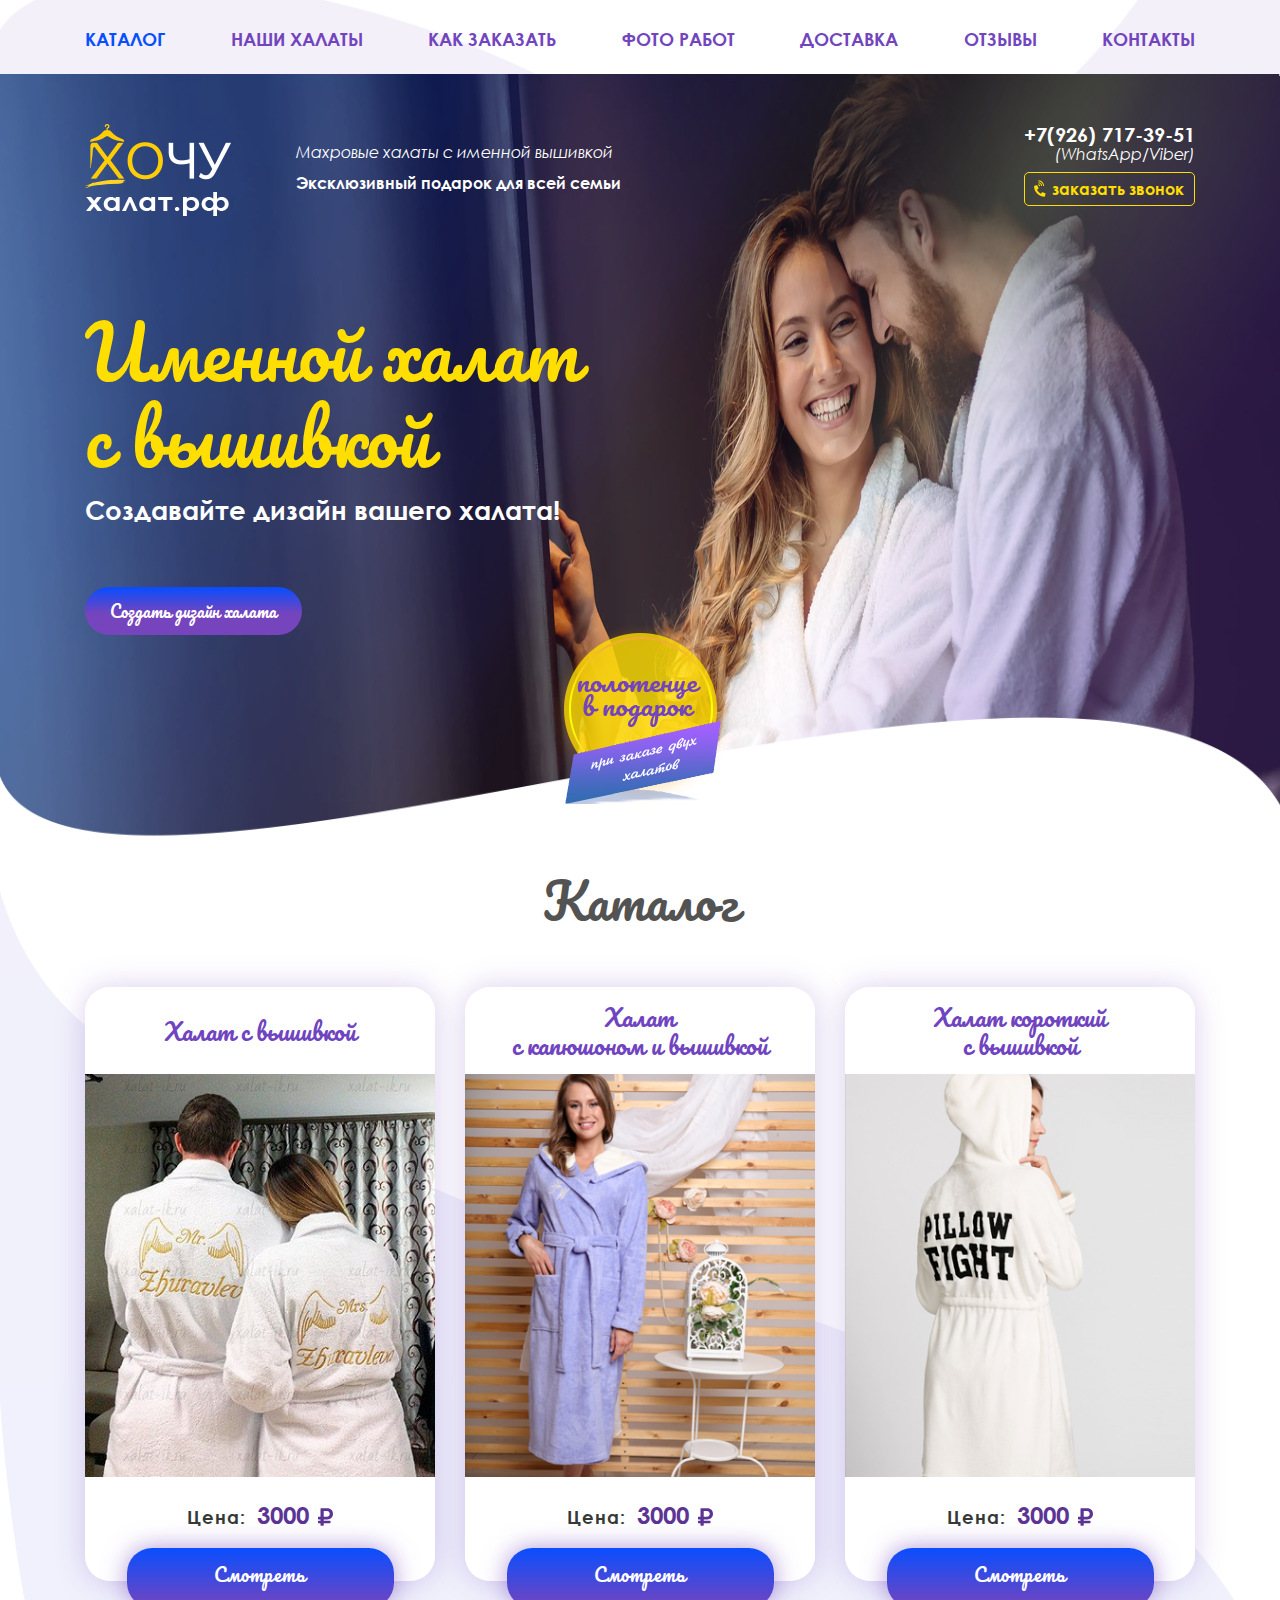
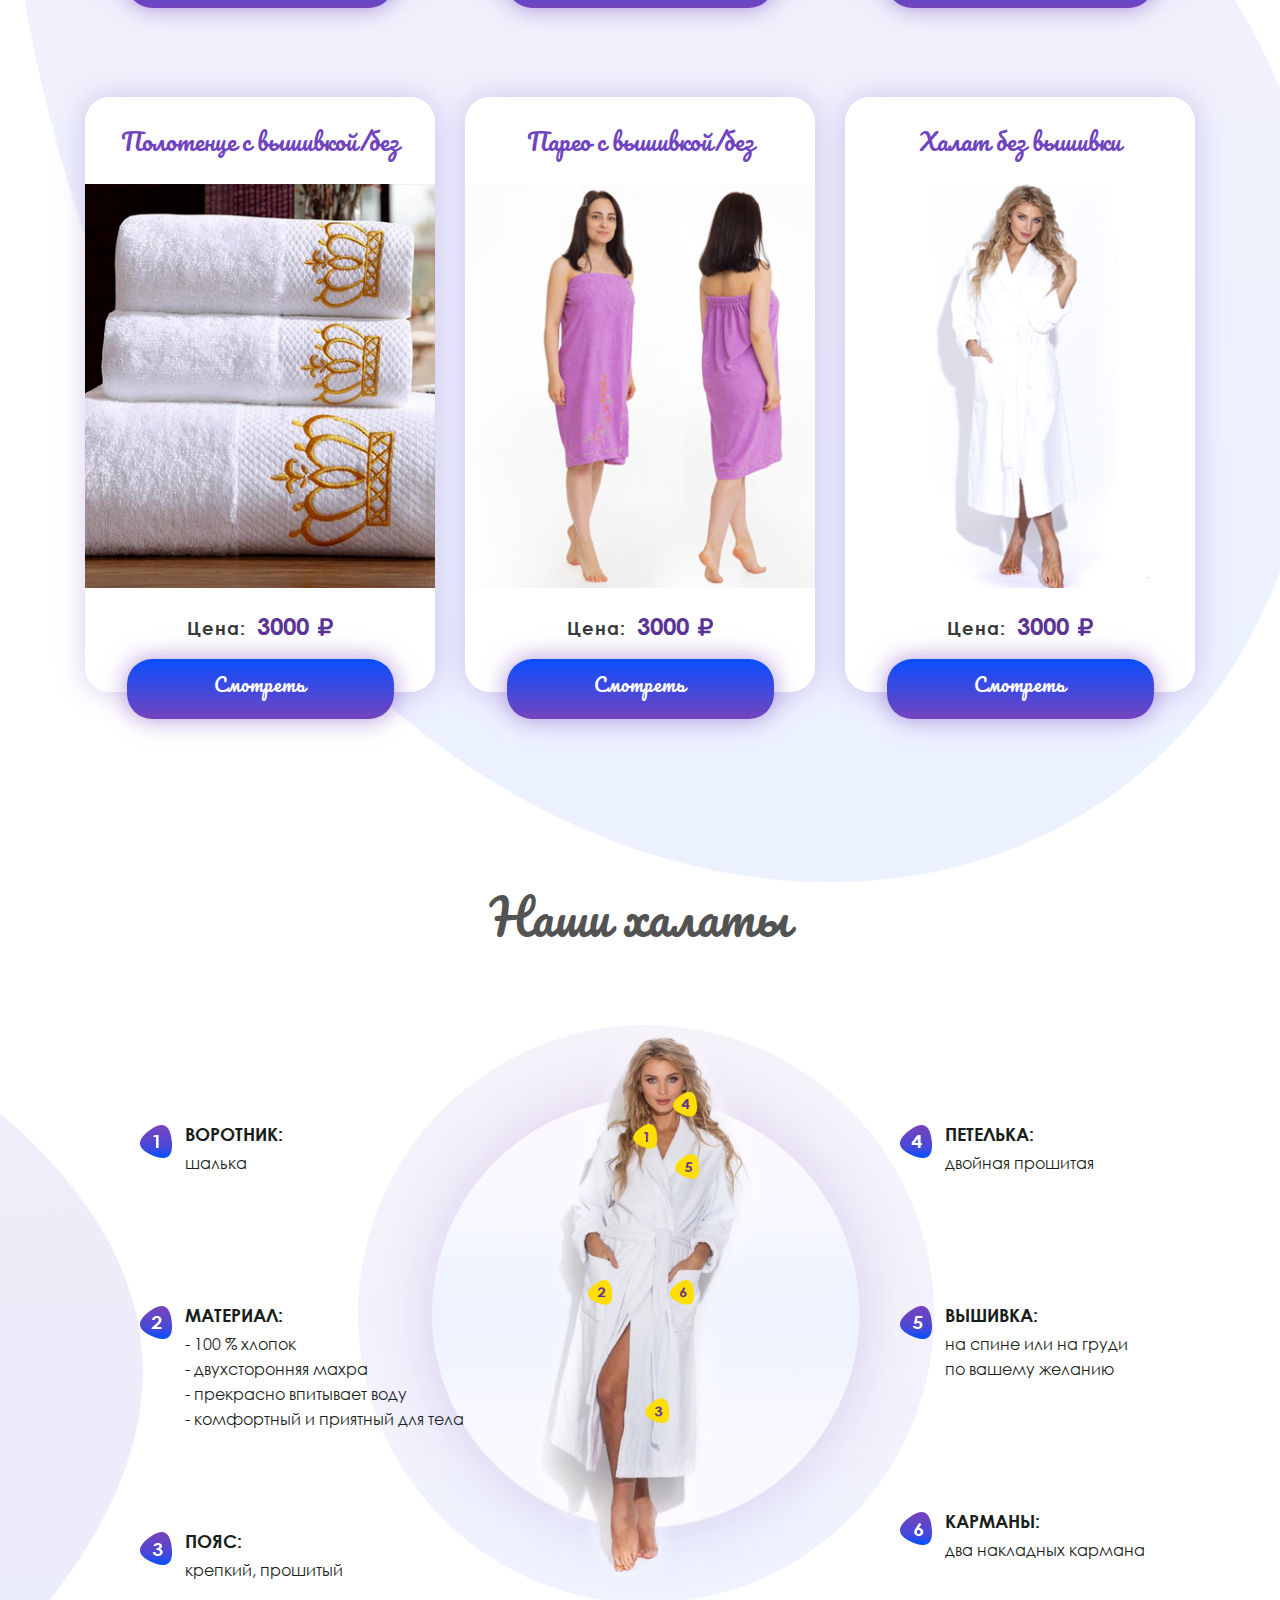
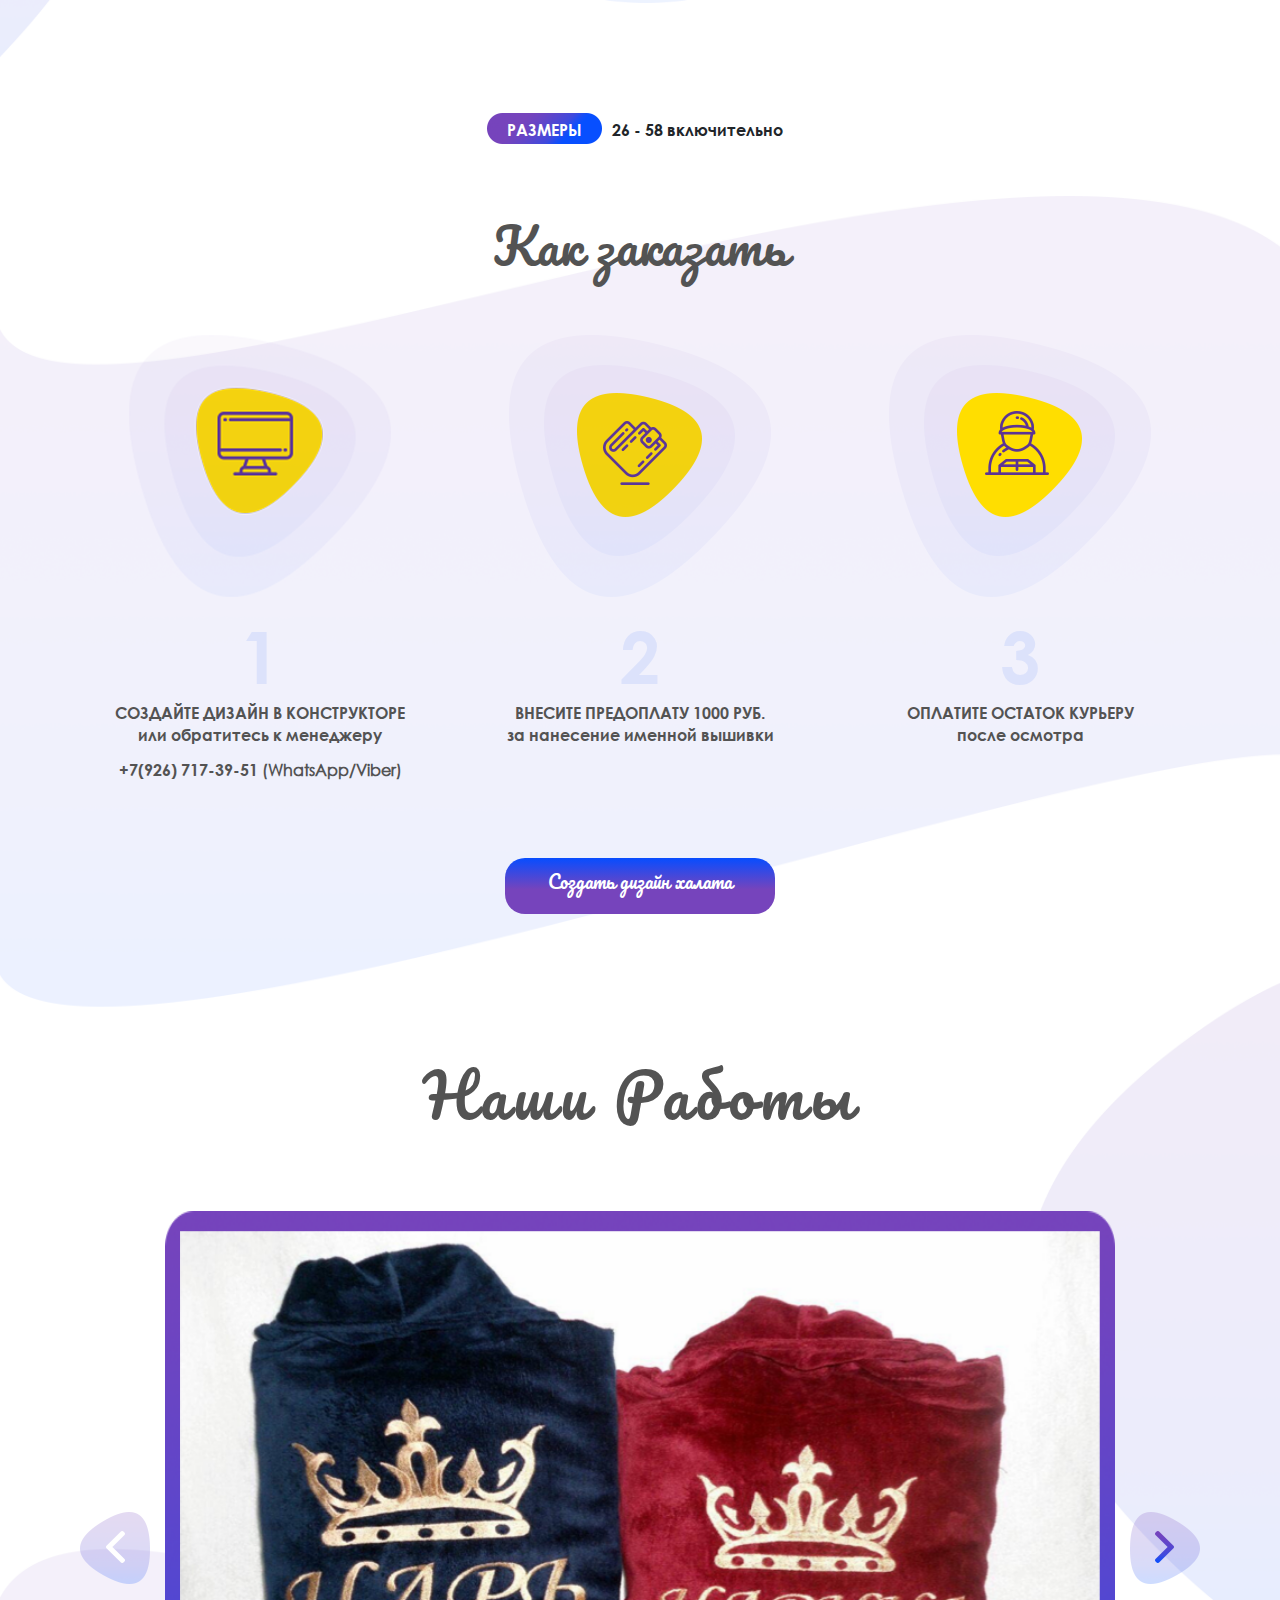
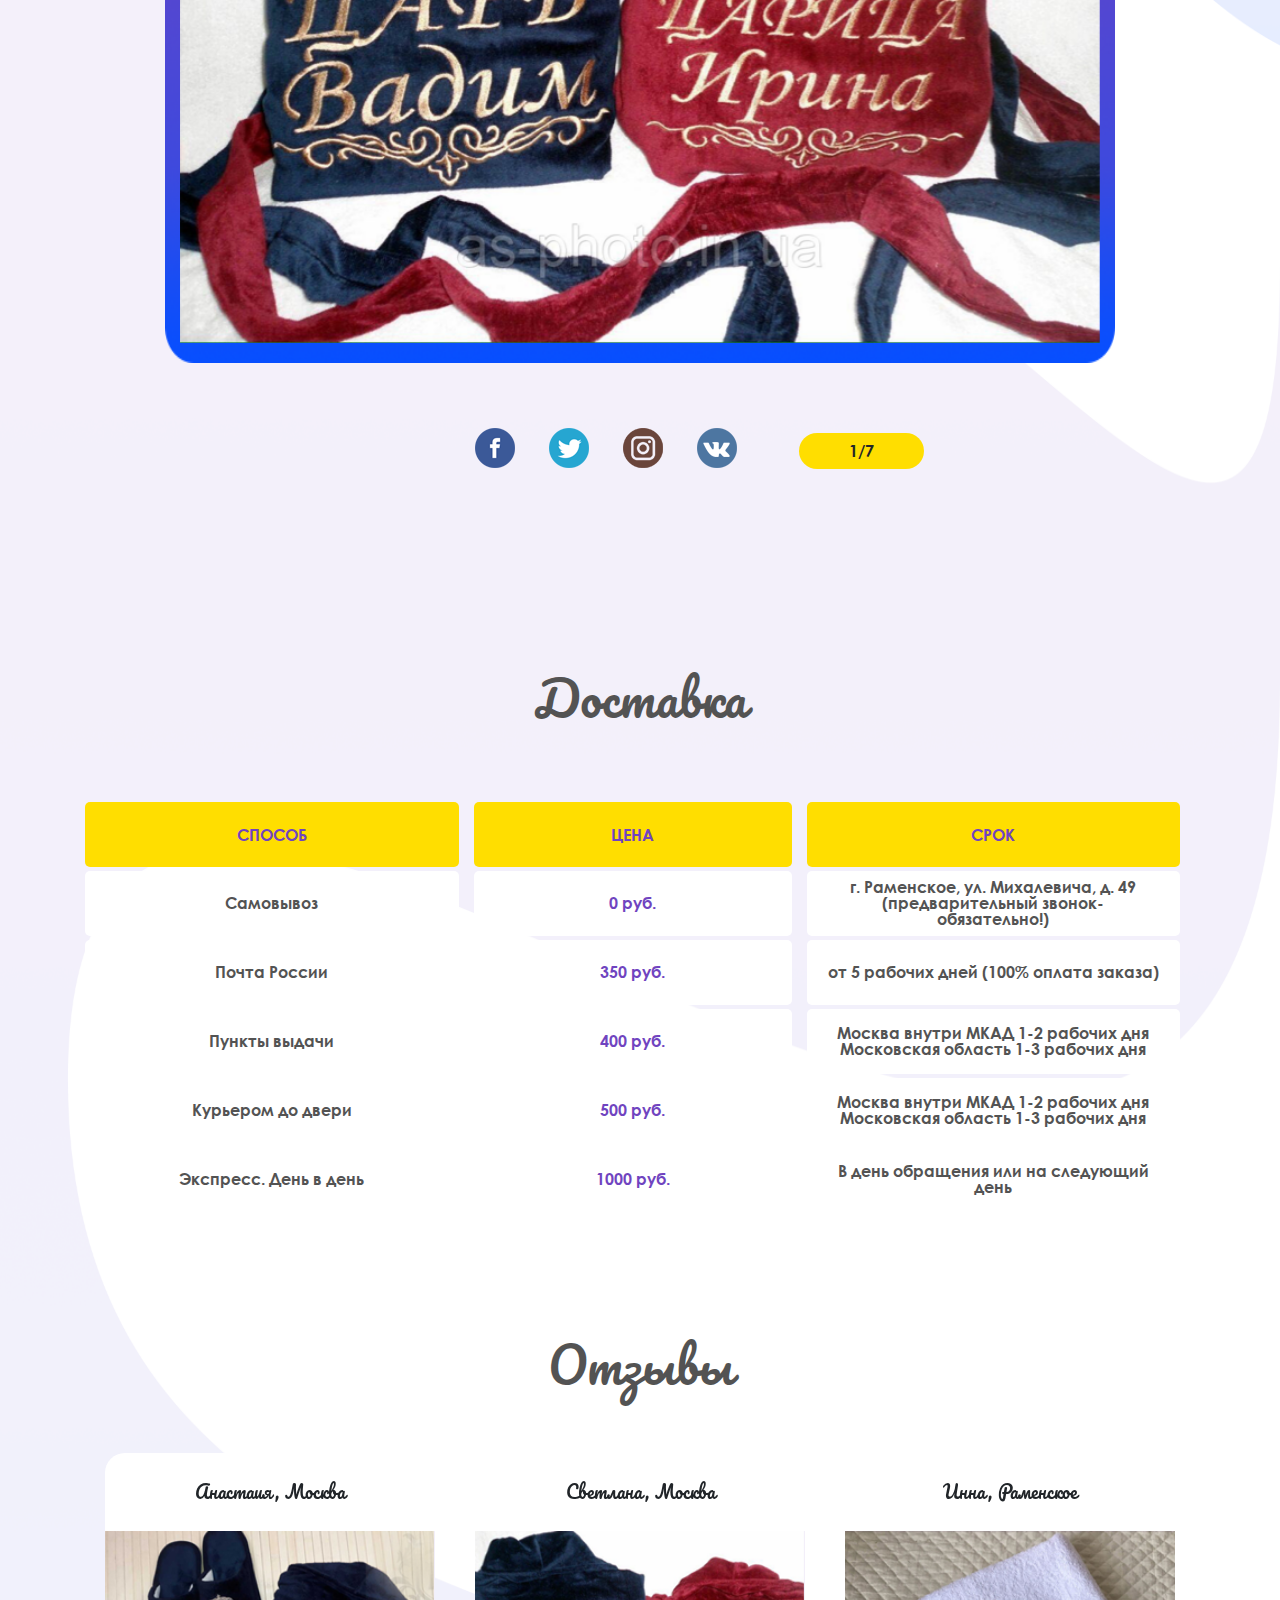
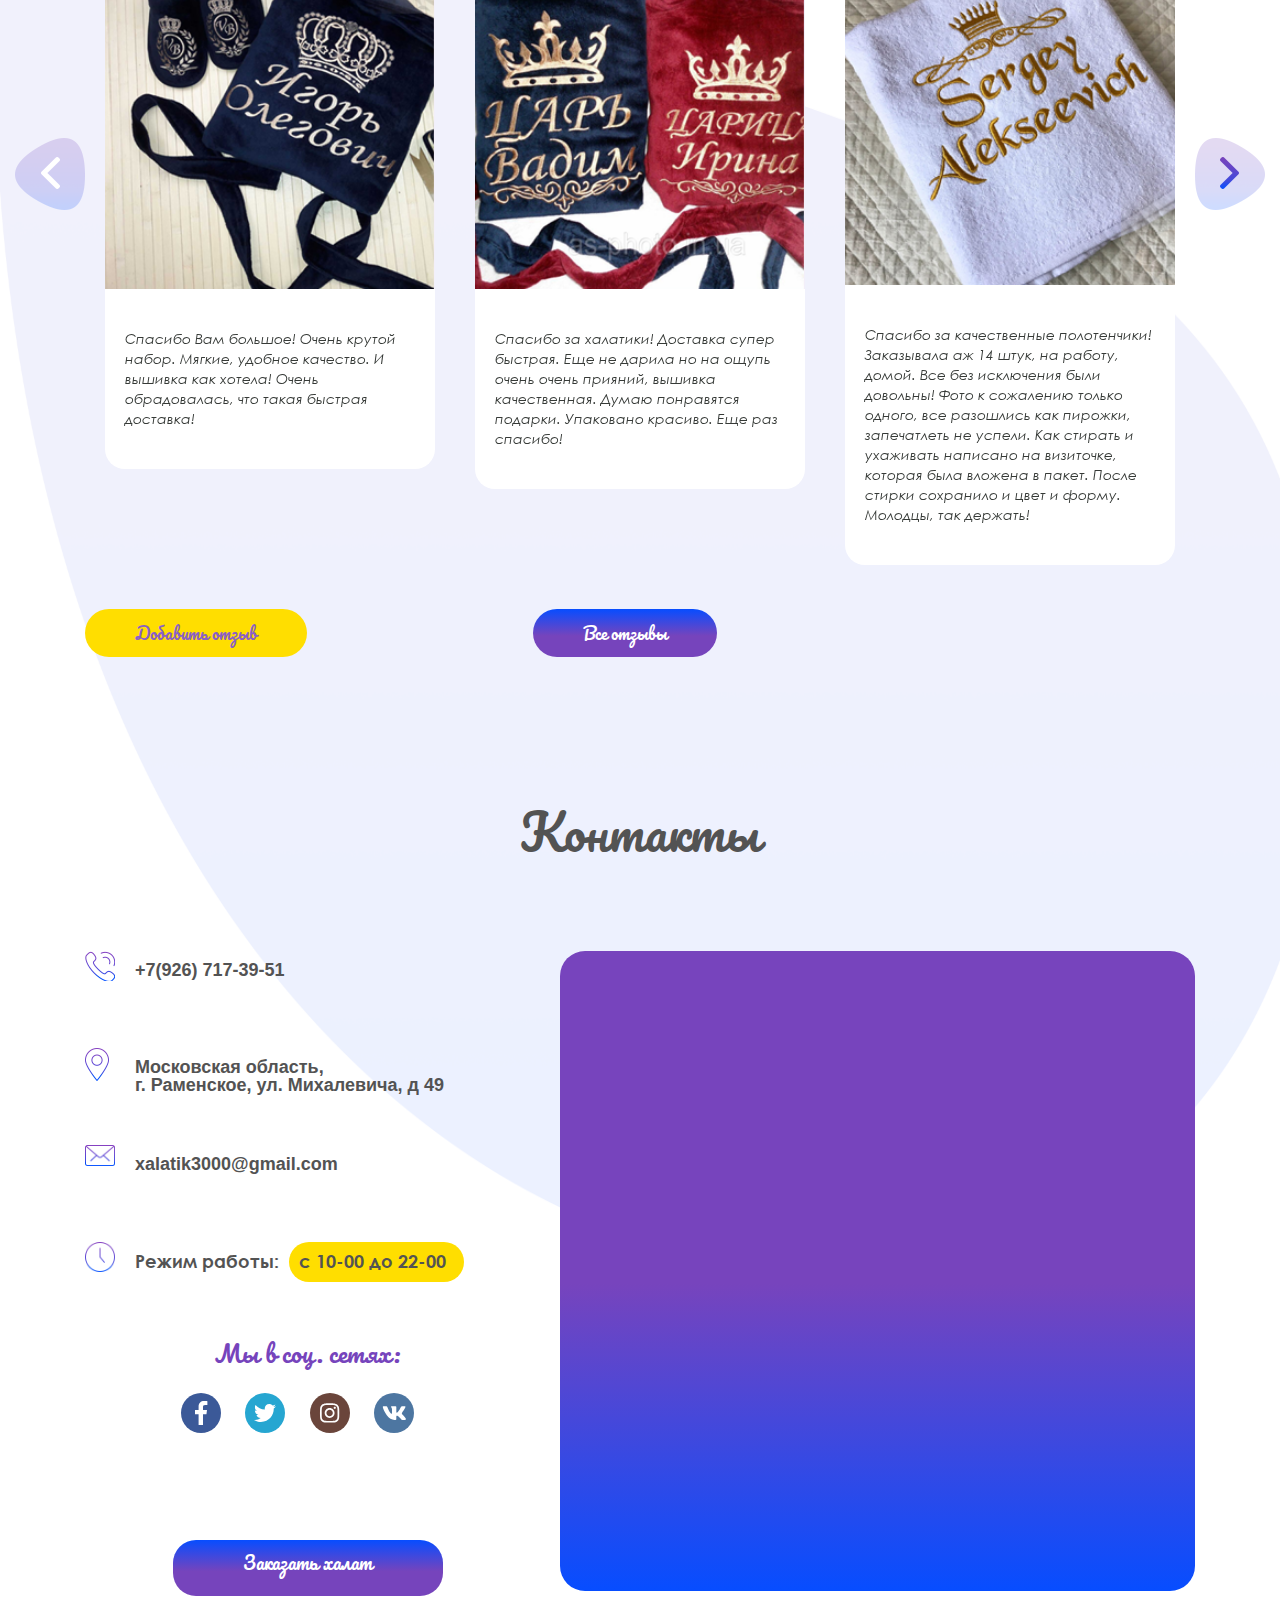
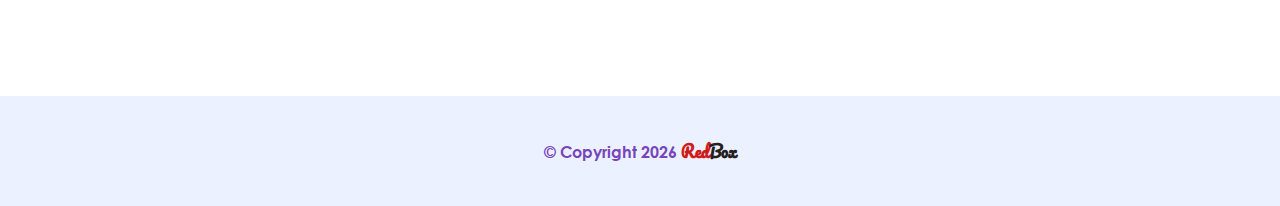
==== commit 4e83a042: "fix all my fix in deskto" ====
--- a/index.html
+++ b/index.html
@@ -18,7 +18,26 @@
 </head>
 <body>
 <div class="main-page-wrapper">
-    <header id="header" class="header">
+        <header id="header" class="header ">
+            <div class="container">
+        <nav class="site-navigation">
+            <div class="mobile-menu">
+                <span class="mobile-burger"> <i class="fas fa-bars "></i></span>
+            </div>
+            <ul class="menu-list hide">
+                <li><a class="list-item active" href="">Каталог</a></li>
+                <li><a class="list-item" href="">Наши халаты</a></li>
+                <li><a class="list-item" href="">Как заказать</a></li>
+                <li><a class="list-item" href="">Фото работ</a></li>
+                <li><a class="list-item" href="">Доставка</a></li>
+                <li><a class="list-item" href="">Отзывы</a></li>
+                <li><a class="list-item" href="">Контакты</a></li>
+            </ul>
+        </nav>
+    </div>
+        </header>
+
+        <header id="header-move" class="header desktop-hide">
         <div class="container">
             <nav class="site-navigation">
                 <div class="mobile-menu">
@@ -37,7 +56,7 @@
         </div>
     </header>
 
-    <section class="intro">
+        <section class="intro">
         <div class="container">
             <div class="row">
                 <div class="col-lg-6 col-md-12 col-sm-12 intro-item-left">
@@ -74,549 +93,637 @@
         </div>
     </section>
 
-    <div class="main-div">
-        <section class="katalog">
-            <div class="container">
-                <h2 class="katalog_title">Каталог</h2>
-
-                <div class="products-catalog">
+        <div class="main-div">
+            <section id="basic-waypoint" class="katalog">
+                <div class="container">
+                    <h2 class="katalog_title">Каталог</h2>
+
+                    <div class="products-catalog">
+                        <div class="row">
+                            <div class="katalog_item col-lg-4 col-md-4 col-sm-6 col-12">
+                                <div class="katalog_item_shadow">
+
+                                    <div class="katalog_item_header">
+                                        <p class="katalog_item_header_title">Халат с вышивкой</p>
+                                    </div>
+                                    <div class="katalog_item_content">
+                                        <img class="katalog_item_content_img" src="img/katalog_img_1.png" alt="">
+                                    </div>
+                                    <div class="katalog_item_footer">
+                                        <p class="katalog_item_footer_price">
+                                            <span class="katalog_item_footer_price_text">Цена:</span>
+                                            <span class="katalog_item_footer_price_money">3000</span>
+                                            <i class="fas fa-ruble-sign katalog_item_footer_price_currency"></i>
+                                        </p>
+                                    </div>
+
+                                </div>
+
+                                <a class="katalog_item_footer_link" data-toggle="modal" data-target="#exampleModal"
+                                   href="#">Смотреть</a>
+                            </div>
+                            <div class="katalog_item col-lg-4 col-md-4 col-sm-6 col-12">
+                                <div class="katalog_item_shadow">
+
+                                    <div class="katalog_item_header">
+                                        <p class="katalog_item_header_title">Халат<br>с капюшоном и вышивкой</p>
+                                    </div>
+                                    <div class="katalog_item_content">
+                                        <img class="katalog_item_content_img" src="img/katalog_img_2.png" alt="">
+                                    </div>
+                                    <div class="katalog_item_footer">
+                                        <p class="katalog_item_footer_price">
+                                            <span class="katalog_item_footer_price_text">Цена:</span>
+                                            <span class="katalog_item_footer_price_money">3000</span>
+                                            <i class="fas fa-ruble-sign katalog_item_footer_price_currency"></i>
+                                        </p>
+                                    </div>
+
+                                </div>
+
+                                <a class="katalog_item_footer_link" data-toggle="modal" data-target="#exampleModal"
+                                   href="#">Смотреть</a>
+                            </div>
+                            <div class="katalog_item col-lg-4 col-md-4 col-sm-6 col-12">
+                                <div class="katalog_item_shadow">
+
+                                    <div class="katalog_item_header">
+                                        <p class="katalog_item_header_title">Халат короткий<br>с вышивкой</p>
+                                    </div>
+                                    <div class="katalog_item_content">
+                                        <img class="katalog_item_content_img" src="img/katalog_img_3.png" alt="">
+                                    </div>
+                                    <div class="katalog_item_footer">
+                                        <p class="katalog_item_footer_price">
+                                            <span class="katalog_item_footer_price_text">Цена:</span>
+                                            <span class="katalog_item_footer_price_money">3000</span>
+                                            <i class="fas fa-ruble-sign katalog_item_footer_price_currency"></i>
+                                        </p>
+                                    </div>
+
+                                </div>
+
+                                <a class="katalog_item_footer_link" data-toggle="modal" data-target="#exampleModal"
+                                   href="#">Смотреть</a>
+                            </div>
+                            <div class="katalog_item col-lg-4 col-md-4 col-sm-6 col-12">
+                                <div class="katalog_item_shadow">
+
+                                    <div class="katalog_item_header">
+                                        <p class="katalog_item_header_title">Полотенце с вышивкой/без</p>
+                                    </div>
+                                    <div class="katalog_item_content">
+                                        <img class="katalog_item_content_img" src="img/katalog_img_4.png" alt="">
+                                    </div>
+                                    <div class="katalog_item_footer">
+                                        <p class="katalog_item_footer_price">
+                                            <span class="katalog_item_footer_price_text">Цена:</span>
+                                            <span class="katalog_item_footer_price_money">3000</span>
+                                            <i class="fas fa-ruble-sign katalog_item_footer_price_currency"></i>
+                                        </p>
+                                    </div>
+
+                                </div>
+
+
+                                <a class="katalog_item_footer_link" data-toggle="modal" data-target="#exampleModal"
+                                   href="#">Смотреть</a>
+                            </div>
+                            <div class="katalog_item col-lg-4 col-md-4 col-sm-6 col-12">
+                                <div class="katalog_item_shadow">
+
+                                    <div class="katalog_item_header">
+                                        <p class="katalog_item_header_title">Парео с вышивкой/без</p>
+                                    </div>
+                                    <div class="katalog_item_content">
+                                        <img class="katalog_item_content_img" src="img/katalog_img_5.png" alt="">
+                                    </div>
+                                    <div class="katalog_item_footer">
+                                        <p class="katalog_item_footer_price">
+                                            <span class="katalog_item_footer_price_text">Цена:</span>
+                                            <span class="katalog_item_footer_price_money">3000</span>
+                                            <i class="fas fa-ruble-sign katalog_item_footer_price_currency"></i>
+                                        </p>
+                                    </div>
+
+                                </div>
+
+                                <a class="katalog_item_footer_link" data-toggle="modal" data-target="#exampleModal"
+                                   href="#">Смотреть</a>
+                            </div>
+                            <div class="katalog_item col-lg-4 col-md-4 col-sm-6 col-12">
+                                <div class="katalog_item_shadow">
+
+                                    <div class="katalog_item_header">
+                                        <p class="katalog_item_header_title">Халат без вышивки</p>
+                                    </div>
+                                    <div class="katalog_item_content">
+                                        <img class="katalog_item_content_img" src="img/katalog_img_6.png" alt="">
+                                    </div>
+                                    <div class="katalog_item_footer">
+                                        <p class="katalog_item_footer_price">
+                                            <span class="katalog_item_footer_price_text">Цена:</span>
+                                            <span class="katalog_item_footer_price_money">3000</span>
+                                            <i class="fas fa-ruble-sign katalog_item_footer_price_currency"></i>
+                                        </p>
+                                    </div>
+
+                                </div>
+
+                                <a class="katalog_item_footer_link" data-toggle="modal" data-target="#exampleModal"
+                                   href="#">Смотреть</a>
+                            </div>
+                        </div>
+                    </div>
+
+                </div>
+            </section>
+
+            <section class="our-xalats">
+                <div class="container">
+                    <h2 class="caption our-xalats-header">Наши халаты</h2>
                     <div class="row">
-                        <div class="katalog_item col-lg-4 col-md-4 col-sm-6 col-12">
-                            <div class="katalog_item_shadow">
-
-                                <div class="katalog_item_header">
-                                    <p class="katalog_item_header_title">Халат с вышивкой</p>
-                                </div>
-                                <div class="katalog_item_content">
-                                    <img class="katalog_item_content_img" src="img/katalog_img_1.png" alt="">
-                                </div>
-                                <div class="katalog_item_footer">
-                                    <p class="katalog_item_footer_price">
-                                        <span class="katalog_item_footer_price_text">Цена:</span>
-                                        <span class="katalog_item_footer_price_money">3000</span>
-                                        <i class="fas fa-ruble-sign katalog_item_footer_price_currency"></i>
-                                    </p>
-                                </div>
-
-                            </div>
-
-                            <a class="katalog_item_footer_link" data-toggle="modal" data-target="#exampleModal"
-                               href="#">Смотреть</a>
-                        </div>
-                        <div class="katalog_item col-lg-4 col-md-4 col-sm-6 col-12">
-                            <div class="katalog_item_shadow">
-
-                                <div class="katalog_item_header">
-                                    <p class="katalog_item_header_title">Халат<br>с капюшоном и вышивкой</p>
-                                </div>
-                                <div class="katalog_item_content">
-                                    <img class="katalog_item_content_img" src="img/katalog_img_2.png" alt="">
-                                </div>
-                                <div class="katalog_item_footer">
-                                    <p class="katalog_item_footer_price">
-                                        <span class="katalog_item_footer_price_text">Цена:</span>
-                                        <span class="katalog_item_footer_price_money">3000</span>
-                                        <i class="fas fa-ruble-sign katalog_item_footer_price_currency"></i>
-                                    </p>
-                                </div>
-
-                            </div>
-
-                            <a class="katalog_item_footer_link" data-toggle="modal" data-target="#exampleModal"
-                               href="#">Смотреть</a>
-                        </div>
-                        <div class="katalog_item col-lg-4 col-md-4 col-sm-6 col-12">
-                            <div class="katalog_item_shadow">
-
-                                <div class="katalog_item_header">
-                                    <p class="katalog_item_header_title">Халат короткий<br>с вышивкой</p>
-                                </div>
-                                <div class="katalog_item_content">
-                                    <img class="katalog_item_content_img" src="img/katalog_img_3.png" alt="">
-                                </div>
-                                <div class="katalog_item_footer">
-                                    <p class="katalog_item_footer_price">
-                                        <span class="katalog_item_footer_price_text">Цена:</span>
-                                        <span class="katalog_item_footer_price_money">3000</span>
-                                        <i class="fas fa-ruble-sign katalog_item_footer_price_currency"></i>
-                                    </p>
-                                </div>
-
-                            </div>
-
-                            <a class="katalog_item_footer_link" data-toggle="modal" data-target="#exampleModal"
-                               href="#">Смотреть</a>
-                        </div>
-                        <div class="katalog_item col-lg-4 col-md-4 col-sm-6 col-12">
-                            <div class="katalog_item_shadow">
-
-                                <div class="katalog_item_header">
-                                    <p class="katalog_item_header_title">Полотенце с вышивкой/без</p>
-                                </div>
-                                <div class="katalog_item_content">
-                                    <img class="katalog_item_content_img" src="img/katalog_img_4.png" alt="">
-                                </div>
-                                <div class="katalog_item_footer">
-                                    <p class="katalog_item_footer_price">
-                                        <span class="katalog_item_footer_price_text">Цена:</span>
-                                        <span class="katalog_item_footer_price_money">3000</span>
-                                        <i class="fas fa-ruble-sign katalog_item_footer_price_currency"></i>
-                                    </p>
-                                </div>
-
-                            </div>
-
-
-                            <a class="katalog_item_footer_link" data-toggle="modal" data-target="#exampleModal"
-                               href="#">Смотреть</a>
-                        </div>
-                        <div class="katalog_item col-lg-4 col-md-4 col-sm-6 col-12">
-                            <div class="katalog_item_shadow">
-
-                                <div class="katalog_item_header">
-                                    <p class="katalog_item_header_title">Парео с вышивкой/без</p>
-                                </div>
-                                <div class="katalog_item_content">
-                                    <img class="katalog_item_content_img" src="img/katalog_img_5.png" alt="">
-                                </div>
-                                <div class="katalog_item_footer">
-                                    <p class="katalog_item_footer_price">
-                                        <span class="katalog_item_footer_price_text">Цена:</span>
-                                        <span class="katalog_item_footer_price_money">3000</span>
-                                        <i class="fas fa-ruble-sign katalog_item_footer_price_currency"></i>
-                                    </p>
-                                </div>
-
-                            </div>
-
-                            <a class="katalog_item_footer_link" data-toggle="modal" data-target="#exampleModal"
-                               href="#">Смотреть</a>
-                        </div>
-                        <div class="katalog_item col-lg-4 col-md-4 col-sm-6 col-12">
-                            <div class="katalog_item_shadow">
-
-                                <div class="katalog_item_header">
-                                    <p class="katalog_item_header_title">Халат без вышивки</p>
-                                </div>
-                                <div class="katalog_item_content">
-                                    <img class="katalog_item_content_img" src="img/katalog_img_6.png" alt="">
-                                </div>
-                                <div class="katalog_item_footer">
-                                    <p class="katalog_item_footer_price">
-                                        <span class="katalog_item_footer_price_text">Цена:</span>
-                                        <span class="katalog_item_footer_price_money">3000</span>
-                                        <i class="fas fa-ruble-sign katalog_item_footer_price_currency"></i>
-                                    </p>
-                                </div>
-
-                            </div>
-
-                            <a class="katalog_item_footer_link" data-toggle="modal" data-target="#exampleModal"
-                               href="#">Смотреть</a>
-                        </div>
-                    </div>
-                </div>
-
-            </div>
-        </section>
-
-        <section class="our-xalats">
-            <div class="container">
-                <h2 class="caption">Наши халаты</h2>
-                <div class="row">
-                    <div class="col-sm-12 col-md-4 col-lg-4 col-xl-4 camel">
-                        <div class="col-sm-12 col-md-12 col-lg-12 col-xl-12">
-                            <div class="features">
-                                <img src="./img/our_xalats/blue/blue_1.png" alt="">
-                                <div class="xalats_info">
-                                    <span class="xalats_sub_title">ВОРОТНИК:</span>
-                                    <p class="xalats_deskription xal-descr-left xal-descr-left-1">шалька</p>
-                                </div>
-                            </div>
-                            <div class="features mat_pad">
-                                <img src="./img/our_xalats/blue/blue_2.png" alt="">
-                                <div class="xalats_info">
-                                    <span class="xalats_sub_title">МАТЕРИАЛ:</span>
-                                    <p class="xalats_deskription xal-descr-left xal-descr-left-2">- 100 % хлопок <br>
-                                        - двухсторонняя махра <br>
-                                        - прекрасно впитывает воду <br>
-                                        - комфортный и приятный для тела</p>
-                                </div>
-                            </div>
-                            <div class="features">
-                                <img src="./img/our_xalats/blue/blue_3.png" alt="">
-                                <div class="xalats_info">
-                                    <span class="xalats_sub_title">ПОЯС:</span>
-                                    <p class="xalats_deskription xal-descr-left xal-descr-left-3">крепкий, прошитый</p>
-                                </div>
-                            </div>
-                        </div>
-                    </div>
-
-                    <div class="col-sm-12 col-md-4 col-lg-4 col-xl-4">
-                        <!--<img class="center-woman" src="./img/our_xalats/woman.jpg" alt="">-->
-                    </div>
-
-                    <div class="col-sm-12 col-md-4 col-lg-4 col-xl-4 camel">
-                        <div class="col-sm-12 col-md-12  col-lg-12 col-xl-12">
-                            <div class="features">
-                                <img src="./img/our_xalats/blue/blue_4.png" alt="">
-                                <div class="xalats_info">
-                                    <span class="xalats_sub_title">ПЕТЕЛЬКА:</span>
-                                    <p class="xalats_deskription xal-descr-right xal-descr-right-1">двойная прошитая</p>
-                                </div>
-                            </div>
-                            <div class="features">
-                                <img src="./img/our_xalats/blue/blue_5.png" alt="">
-                                <div class="xalats_info">
-                                    <span class="xalats_sub_title">ВЫШИВКА:</span>
-                                    <p class="xalats_deskription xal-descr-right xal-descr-right-2">на спине или на
-                                        груди <br>
-                                        по вашему желанию</p>
-                                </div>
-                            </div>
-                            <div class="features">
-                                <img src="./img/our_xalats/blue/blue_6.png" alt="">
-                                <div class="xalats_info">
-                                    <span class="xalats_sub_title">КАРМАНЫ:</span>
-                                    <p class="xalats_deskription xal-descr-right xal-descr-right-3">два накладных
-                                        кармана</p>
-                                </div>
-                            </div>
-                        </div>
-                    </div>
-                    <img class="circle-img" src="./img/our_xalats/wom_back.png" alt="">
-                    <div class="col-xs-12 col-xl-12 razmer-block">
-                        <div class="btn-razmer">
-                            <p class="razmer">РАЗМЕРЫ</p>
-                        </div>
-                        <p class="razmer-vkl">26 - 58 включительно</p>
-                    </div>
-                </div>
-            </div>
-        </section>
-
-        <section class="how-order">
-            <div class="container">
-
-                <div class="how-order-background-left">
-                    <a href="#"><img src="img/how_order_girl.png"></a>
-                </div>
-
-                <div class="how-order-background-right">
-                    <a href="#"><img src="img/how_order_guy.png"></a>
-                </div>
-
-                <h2>Как заказать</h2>
-
-                <div class="row">
-
-                    <div class="col-lg-4 how-order-item">
-                        <div class="how-order-item-img">
-                            <a href="#"><img src="img/how_order_shape1.png"></a>
-
-                            <div class="how-order-item-img-hover">
-                                <a href="#"><img src="img/how_order_shape1_hover.png"></a>
-                            </div>
-
-                        </div>
-
-                        <p class="how-order-item-head">1</p>
-                        <p class="how-order-item-description">
-                            <span class="how-order-purple">
-                                СОЗДАЙТЕ ДИЗАЙН В КОНСТРУКТОРЕ
-                            </span>
-                            <br>
-                            или обратитесь к менеджеру
-                        </p>
-                        <p class="how-order-item-contact">+7(926) 717-39-51
-                            <span class="how-order-item-contact-regular">(WhatsApp/Viber)</span>
-                        </p>
-                    </div>
-
-                    <div class="col-lg-4 how-order-item">
-                        <div class="how-order-item-img">
-                            <a href="#"><img src="img/how_order_shape2.png"></a>
-
-                            <div class="how-order-item-img-hover">
-                                <a href="#"><img src="img/how_order_shape2_hover.png"></a>
-                            </div>
-
-                        </div>
-
-                        <p class="how-order-item-head">2</p>
-                        <p class="how-order-item-description">
-                            <span class="how-order-purple">
-                                ВНЕСИТЕ ПРЕДОПЛАТУ 1000 РУБ.
-                            </span>
-                            <br>
-                            за нанесение именной вышивки
-                        </p>
-                    </div>
-
-                    <div class="col-lg-4 how-order-item">
-                        <div class="how-order-item-img">
-                            <a href="#"><img src="img/how_order_shape3.png"></a>
-
-                            <div class="how-order-item-img-hover">
-                                <a href="#"><img src="img/how_order_shape3_hover.png"></a>
-                            </div>
-
-                        </div>
-
-                        <p class="how-order-item-head">3</p>
-                        <p class="how-order-item-description">
-                            <span class="how-order-purple">
-                                ОПЛАТИТЕ ОСТАТОК КУРЬЕРУ
-                            </span>
-                            <br>
-                            после осмотра
-                        </p>
-                    </div>
-
-                    <div class="col-lg-12 how-order-button">
-                        <a href="constructor.html"><span class="order-button">Создать дизайн халата</span></a>
-                    </div>
-                </div>
-            </div>
-        </section>
-
-        <section class="our-works">
-
-            <div class="container">
-
-
-                <h2 id="ourText"> Наши Работы</h2>
-                <div class="row">
-                    <div class="owl-carousel picture wrapper-owl-carousel col-md-10">
-                        <div><img src="img/car.png"></div>
-                        <div> 2</div>
-                        <div> 3</div>
-                        <div> 4</div>
-                        <div> 5</div>
-                        <div> 6</div>
-                        <div> 7</div>
-                    </div>
-
-
-                    <div class="social-picture col-md-8">
-                        <span> <a href="#"><img src="img/facebook.png"> </a></span>
-                        <span> <a href="#"><img src="img/twitter.png"> </a> </span>
-                        <span> <a href="#"><img src="img/instagram.png"> </a></span>
-                        <span><a href="#"> <img src="img/vk.png"> </a></span>
-
-                    </div>
-
-
-                    <div class="count-span col-md-4">
-                        <p id="calculate"><span class="current">1</span>/<span class="all-position"> 25</span></p>
-                    </div>
-
-                </div>
-            </div>
-        </section>
-
-        <section class="delivery">
-            <div class="container">
-                <div class="row">
-                    <div class="col-md-12">
-                        <h2>
-                            Доставка
-                        </h2>
-                    </div>
-                </div>
-
-                <div class="wrapper-delivery-content">
+                        <div class="col-sm-12 col-md-4 col-lg-4 col-xl-4 camel">
+                            <div class="col-sm-12 col-md-12 col-lg-12 col-xl-12">
+                                <div class="features">
+                                    <img src="./img/our_xalats/blue/blue_1.png" alt="">
+                                    <div class="xalats_info">
+                                        <span class="xalats_sub_title">ВОРОТНИК:</span>
+                                        <p class="xalats_deskription xal-descr-left xal-descr-left-1">шалька</p>
+                                    </div>
+                                </div>
+                                <div class="features mat_pad">
+                                    <img src="./img/our_xalats/blue/blue_2.png" alt="">
+                                    <div class="xalats_info">
+                                        <span class="xalats_sub_title">МАТЕРИАЛ:</span>
+                                        <p class="xalats_deskription xal-descr-left xal-descr-left-2">- 100 % хлопок <br>
+                                            - двухсторонняя махра <br>
+                                            - прекрасно впитывает воду <br>
+                                            - комфортный и приятный для тела</p>
+                                    </div>
+                                </div>
+                                <div class="features">
+                                    <img src="./img/our_xalats/blue/blue_3.png" alt="">
+                                    <div class="xalats_info">
+                                        <span class="xalats_sub_title">ПОЯС:</span>
+                                        <p class="xalats_deskription xal-descr-left xal-descr-left-3">крепкий, прошитый</p>
+                                    </div>
+                                </div>
+                            </div>
+                        </div>
+
+                        <div class="col-sm-12 col-md-4 col-lg-4 col-xl-4">
+                            <!--<img class="center-woman" src="./img/our_xalats/woman.jpg" alt="">-->
+                        </div>
+
+                        <div class="col-sm-12 col-md-4 col-lg-4 col-xl-4 camel">
+                            <div class="col-sm-12 col-md-12  col-lg-12 col-xl-12">
+                                <div class="features">
+                                    <img src="./img/our_xalats/blue/blue_4.png" alt="">
+                                    <div class="xalats_info">
+                                        <span class="xalats_sub_title">ПЕТЕЛЬКА:</span>
+                                        <p class="xalats_deskription xal-descr-right xal-descr-right-1">двойная прошитая</p>
+                                    </div>
+                                </div>
+                                <div class="features">
+                                    <img src="./img/our_xalats/blue/blue_5.png" alt="">
+                                    <div class="xalats_info">
+                                        <span class="xalats_sub_title">ВЫШИВКА:</span>
+                                        <p class="xalats_deskription xal-descr-right xal-descr-right-2">на спине или на
+                                            груди <br>
+                                            по вашему желанию</p>
+                                    </div>
+                                </div>
+                                <div class="features">
+                                    <img src="./img/our_xalats/blue/blue_6.png" alt="">
+                                    <div class="xalats_info">
+                                        <span class="xalats_sub_title">КАРМАНЫ:</span>
+                                        <p class="xalats_deskription xal-descr-right xal-descr-right-3">два накладных
+                                            кармана</p>
+                                    </div>
+                                </div>
+                            </div>
+                        </div>
+                        <img class="circle-img" src="./img/our_xalats/wom_back.png" alt="">
+                        <div class="col-xs-12 col-xl-12 razmer-block">
+                            <div class="btn-razmer">
+                                <p class="razmer">РАЗМЕРЫ</p>
+                            </div>
+                            <p class="razmer-vkl">26 - 58 включительно</p>
+                        </div>
+                    </div>
+                </div>
+            </section>
+
+            <section class="how-order">
+                <div class="container">
+
+                    <div class="how-order-background-left">
+                        <a href="#"><img src="img/how_order_girl.png"></a>
+                    </div>
+
+                    <div class="how-order-background-right">
+                        <a href="#"><img src="img/how_order_guy.png"></a>
+                    </div>
+
+                    <h2>Как заказать</h2>
+
+                    <div class="row">
+
+                        <div class="col-lg-4 how-order-item">
+                            <div class="how-order-item-img">
+                                <a href="#"><img src="img/how_order_shape1.png"></a>
+
+                                <div class="how-order-item-img-hover">
+                                    <a href="#"><img src="img/how_order_shape1_hover.png"></a>
+                                </div>
+
+                            </div>
+
+                            <p class="how-order-item-head">1</p>
+                            <p class="how-order-item-description">
+                                <span class="how-order-purple">
+                                    СОЗДАЙТЕ ДИЗАЙН В КОНСТРУКТОРЕ
+                                </span>
+                                <br>
+                                или обратитесь к менеджеру
+                            </p>
+                            <p class="how-order-item-contact">+7(926) 717-39-51
+                                <span class="how-order-item-contact-regular">(WhatsApp/Viber)</span>
+                            </p>
+                        </div>
+
+                        <div class="col-lg-4 how-order-item">
+                            <div class="how-order-item-img">
+                                <a href="#"><img src="img/how_order_shape2.png"></a>
+
+                                <div class="how-order-item-img-hover">
+                                    <a href="#"><img src="img/how_order_shape2_hover.png"></a>
+                                </div>
+
+                            </div>
+
+                            <p class="how-order-item-head">2</p>
+                            <p class="how-order-item-description">
+                                <span class="how-order-purple">
+                                    ВНЕСИТЕ ПРЕДОПЛАТУ 1000 РУБ.
+                                </span>
+                                <br>
+                                за нанесение именной вышивки
+                            </p>
+                        </div>
+
+                        <div class="col-lg-4 how-order-item">
+                            <div class="how-order-item-img">
+                                <a href="#"><img src="img/how_order_shape3.png"></a>
+
+                                <div class="how-order-item-img-hover">
+                                    <a href="#"><img src="img/how_order_shape3_hover.png"></a>
+                                </div>
+
+                            </div>
+
+                            <p class="how-order-item-head">3</p>
+                            <p class="how-order-item-description">
+                                <span class="how-order-purple">
+                                    ОПЛАТИТЕ ОСТАТОК КУРЬЕРУ
+                                </span>
+                                <br>
+                                после осмотра
+                            </p>
+                        </div>
+
+                        <div class="col-lg-12 how-order-button">
+                            <a href="constructor.html"><span class="order-button">Создать дизайн халата</span></a>
+                        </div>
+                    </div>
+                </div>
+            </section>
+
+            <section class="our-works">
+
+                <div class="container">
+
+
+                    <h2 id="ourText"> Наши Работы</h2>
+                    <div class="row">
+                        <div class="owl-carousel picture wrapper-owl-carousel col-md-10">
+                            <div><img src="img/car.png"></div>
+                            <div> 2</div>
+                            <div> 3</div>
+                            <div> 4</div>
+                            <div> 5</div>
+                            <div> 6</div>
+                            <div> 7</div>
+                        </div>
+
+
+                        <div class="social-picture col-md-8">
+                            <span> <a href="#"><img src="img/facebook.png"> </a></span>
+                            <span> <a href="#"><img src="img/twitter.png"> </a> </span>
+                            <span> <a href="#"><img src="img/instagram.png"> </a></span>
+                            <span><a href="#"> <img src="img/vk.png"> </a></span>
+
+                        </div>
+
+
+                        <div class="count-span col-md-4">
+                            <p id="calculate"><span class="current">1</span>/<span class="all-position"> 25</span></p>
+                        </div>
+
+                    </div>
+                </div>
+            </section>
+
+            <section class="delivery">
+                <div class="container">
                     <div class="row">
                         <div class="col-md-12">
-                            <div class="wrapper-method">
-                                <div class="method-item method-title">
-                                    <p>
-                                        СПОСОБ
-                                    </p>
-                                </div>
-                                <div class="method-item">
-                                    <p class="method-text">Самовывоз</p>
-                                </div>
-                                <div class="method-item">
-                                    <p class="method-text">Почта России</p>
-                                </div>
-                                <div class="method-item">
-                                    <p class="method-text">Пункты выдачи</p>
-                                </div>
-                                <div class="method-item">
-                                    <p class="method-text">Курьером до двери</p>
-                                </div>
-                                <div class="method-item">
-                                    <p class="method-text">Экспресс. День в день</p>
-                                </div>
-                            </div>
-
-                            <div class="wrapper-price">
-                                <div class="method-item method-title">
-                                    <p>
-                                        ЦЕНА
-                                    </p>
-                                </div>
-                                <div class="method-item">
-                                    <p class="price-text">0 руб.</p>
-                                </div>
-                                <div class="method-item">
-                                    <p class="price-text">350 руб.</p>
-                                </div>
-                                <div class="method-item">
-                                    <p class="price-text">400 руб.</p>
-                                </div>
-                                <div class="method-item">
-                                    <p class="price-text">500 руб.</p>
-                                </div>
-                                <div class="method-item">
-                                    <p class="price-text">1000 руб.</p>
-                                </div>
-                            </div>
-
-                            <div class="wrapper-term">
-                                <div class="method-item method-title">
-                                    <p>
-                                        СРОК
-                                    </p>
-                                </div>
-                                <div class="method-item">
-                                    <p class="term-text">
-                                        г. Раменское, ул. Михалевича, д. 49
-                                        (предварительный звонок-обязательно!)
-                                    </p>
-                                </div>
-                                <div class="method-item">
-                                    <p class="term-text">
-                                        от 5 рабочих дней (100% оплата заказа)
-                                    </p>
-                                </div>
-                                <div class="method-item">
-                                    <p class="term-text">
-                                        Москва внутри МКАД 1-2 рабочих дня
-                                        Московская область 1-3 рабочих дня
-                                    </p>
-                                </div>
-                                <div class="method-item">
-                                    <p class="term-text">
-                                        Москва внутри МКАД 1-2 рабочих дня
-                                        Московская область 1-3 рабочих дня
-                                    </p>
-                                </div>
-                                <div class="method-item">
-                                    <p class="term-text">
-                                        В день обращения или на следующий день
-                                    </p>
-                                </div>
-                            </div>
-                        </div>
-                    </div>
-                </div>
-            </div>
-        </section>
-
-        <section class="reviews">
-            <div class="container">
-
-            </div>
-        </section>
-
-        <section class="contacts">
-            <div class="container">
-                <div class="row">
-                    <div class="col-md-12">
-                        <h2>
-                            Контакты
-                        </h2>
-                    </div>
-                </div>
-
-                <div class="wrapper-all-contacts">
+                            <h2>
+                                Доставка
+                            </h2>
+                        </div>
+                    </div>
+
+                    <div class="wrapper-delivery-content">
+                        <div class="row">
+                            <div class="col-md-12">
+                                <div class="wrapper-method">
+                                    <div class="method-item method-title">
+                                        <p>
+                                            СПОСОБ
+                                        </p>
+                                    </div>
+                                    <div class="method-item">
+                                        <p class="method-text">Самовывоз</p>
+                                    </div>
+                                    <div class="method-item">
+                                        <p class="method-text">Почта России</p>
+                                    </div>
+                                    <div class="method-item">
+                                        <p class="method-text">Пункты выдачи</p>
+                                    </div>
+                                    <div class="method-item">
+                                        <p class="method-text">Курьером до двери</p>
+                                    </div>
+                                    <div class="method-item">
+                                        <p class="method-text">Экспресс. День в день</p>
+                                    </div>
+                                </div>
+
+                                <div class="wrapper-price">
+                                    <div class="method-item method-title">
+                                        <p>
+                                            ЦЕНА
+                                        </p>
+                                    </div>
+                                    <div class="method-item">
+                                        <p class="price-text">0 руб.</p>
+                                    </div>
+                                    <div class="method-item">
+                                        <p class="price-text">350 руб.</p>
+                                    </div>
+                                    <div class="method-item">
+                                        <p class="price-text">400 руб.</p>
+                                    </div>
+                                    <div class="method-item">
+                                        <p class="price-text">500 руб.</p>
+                                    </div>
+                                    <div class="method-item">
+                                        <p class="price-text">1000 руб.</p>
+                                    </div>
+                                </div>
+
+                                <div class="wrapper-term">
+                                    <div class="method-item method-title">
+                                        <p>
+                                            СРОК
+                                        </p>
+                                    </div>
+                                    <div class="method-item">
+                                        <p class="term-text">
+                                            г. Раменское, ул. Михалевича, д. 49
+                                            (предварительный звонок-обязательно!)
+                                        </p>
+                                    </div>
+                                    <div class="method-item">
+                                        <p class="term-text">
+                                            от 5 рабочих дней (100% оплата заказа)
+                                        </p>
+                                    </div>
+                                    <div class="method-item">
+                                        <p class="term-text">
+                                            Москва внутри МКАД 1-2 рабочих дня
+                                            Московская область 1-3 рабочих дня
+                                        </p>
+                                    </div>
+                                    <div class="method-item">
+                                        <p class="term-text">
+                                            Москва внутри МКАД 1-2 рабочих дня
+                                            Московская область 1-3 рабочих дня
+                                        </p>
+                                    </div>
+                                    <div class="method-item">
+                                        <p class="term-text">
+                                            В день обращения или на следующий день
+                                        </p>
+                                    </div>
+                                </div>
+                            </div>
+                        </div>
+                    </div>
+                </div>
+            </section>
+
+            <section class="reviews">
+                <div class="container">
+                    <h2 class="reviews_title">Отзывы</h2>
+
+                    <div class="owl-carousel reviews-carosel">
+                        <div>
+                            <p class="review-header">Анастаия, Москва
+                            </p>
+                            <img src="img/slider-image-one.png">
+                            <p class="reviews-body">
+                                Спасибо Вам большое! Очень крутой набор. Мягкие, удобное качество. И вышивка как хотела! Очень обрадовалась, что такая быстрая доставка!
+                            </p>
+                        </div>
+                        <div>
+                            <p class="review-header">Светлана, Москва
+
+                            </p>
+                            <img src="img/slider-image-three.png">
+                            <p class="reviews-body">
+                                Спасибо за халатики! Доставка супер быстрая. Еще не дарила но на ощупь очень очень прияний, вышивка качественная. Думаю понравятся подарки. Упаковано красиво. Еще раз спасибо!
+                            </p>
+                        </div>
+                        <div>
+                            <p class="review-header">Инна, Раменское
+                            </p>
+                            <img src="img/slider-image-two.png">
+                            <p class="reviews-body">
+                                Спасибо за качественные полотенчики!Заказывала аж 14 штук, на работу, домой. Все без исключения были довольны!
+                                Фото к сожалению только одного, все разошлись как пирожки, запечатлеть не успели. Как стирать и ухаживать написано на визиточке, которая была вложена в пакет. После стирки сохранило и цвет и форму. Молодцы, так держать!
+
+                            </p>
+                        </div>
+                        <div>
+                            <p class="review-header">Анастаия, Москва
+                            </p>
+                            <img src="img/slider-image-one.png">
+                            <p class="reviews-body">
+                                Спасибо Вам большое! Очень крутой набор. Мягкие, удобное качество. И вышивка как хотела! Очень обрадовалась, что такая быстрая доставка!
+                            </p>
+                        </div>
+                        <div>
+                            <p class="review-header">Светлана, Москва
+
+                            </p>
+                            <img src="img/slider-image-three.png">
+                            <p class="reviews-body">
+                                Спасибо за халатики! Доставка супер быстрая. Еще не дарила но на ощупь очень очень прияний, вышивка качественная. Думаю понравятся подарки. Упаковано красиво. Еще раз спасибо!
+                            </p>
+                        </div>
+                        <div>
+                            <p class="review-header">Инна, Раменское
+                            </p>
+                            <img src="img/slider-image-two.png">
+                            <p class="reviews-body">
+                                Спасибо за качественные полотенчики!Заказывала аж 14 штук, на работу, домой. Все без исключения были довольны!
+                                Фото к сожалению только одного, все разошлись как пирожки, запечатлеть не успели. Как стирать и ухаживать написано на визиточке, которая была вложена в пакет. После стирки сохранило и цвет и форму. Молодцы, так держать!
+
+                            </p>
+                        </div>
+                        <div>
+                            <p class="review-header">Анастаия, Москва
+                            </p>
+                            <img src="img/slider-image-one.png">
+                            <p class="reviews-body">
+                                Спасибо Вам большое! Очень крутой набор. Мягкие, удобное качество. И вышивка как хотела! Очень обрадовалась, что такая быстрая доставка!
+                            </p>
+                        </div>
+                        <div>
+                            <p class="review-header">Светлана, Москва
+
+                            </p>
+                            <img src="img/slider-image-three.png">
+                            <p class="reviews-body">
+                                Спасибо за халатики! Доставка супер быстрая. Еще не дарила но на ощупь очень очень прияний, вышивка качественная. Думаю понравятся подарки. Упаковано красиво. Еще раз спасибо!
+                            </p>
+                        </div>
+                        <div>
+                            <p class="review-header">Инна, Раменское
+                            </p>
+                            <img src="img/slider-image-two.png">
+                            <p class="reviews-body">
+                                Спасибо за качественные полотенчики!Заказывала аж 14 штук, на работу, домой. Все без исключения были довольны!
+                                Фото к сожалению только одного, все разошлись как пирожки, запечатлеть не успели. Как стирать и ухаживать написано на визиточке, которая была вложена в пакет. После стирки сохранило и цвет и форму. Молодцы, так держать!
+
+                            </p>
+                        </div>
+                    </div>
+                    <div class="all-reviews">
+                        <a class="create-btn reviews-btn add-review" href="#">Добавить отзыв</a>
+                        <a class="create-btn reviews-btn" href="#">Все отзывы</a>
+                    </div>
+                </div>
+            </section>
+
+            <section class="contacts">
+                <div class="container">
                     <div class="row">
-                        <div class="col-md-5">
-                            <div class="wrapper-contacts">
-                                <div class="contact-item">
-                                    <div class="image">
-                                        <img src="images/phone_call.png" alt="phone">
-                                    </div>
-                                    <div class="contact-description">
-                                        +7(926) 717-39-51
-                                    </div>
-                                </div>
-                                <div class="contact-item">
-                                    <div class="image">
-                                        <img src="images/position.png" alt="position">
-                                    </div>
-                                    <div class="contact-description">Московская область, <br>г. Раменское, ул.
-                                        Михалевича, д 49
-                                    </div>
-                                </div>
-                                <div class="contact-item">
-                                    <div class="image">
-                                        <img src="images/mail.png" alt="mail">
-                                    </div>
-                                    <div class="contact-description">
-                                        xalatik3000@gmail.com
-                                    </div>
-                                </div>
-                                <div class="contact-item">
-                                    <div class="image">
-                                        <img src="images/time.png" alt="time">
-                                    </div>
-                                    <div class="contact-description up-time">
-                                        <p class="up-time-text">Режим работы:</p>
-                                        <div class="contact-time-work">
-                                            <p class="contact-time-work-info">c 10-00 до 22-00</p>
-                                        </div>
-                                    </div>
-                                </div>
-
-                                <div class="wprapper-socials">
-                                    <h5>
-                                        Мы в соц. сетях:
-                                    </h5>
-
-                                    <div class="social-icons">
-                                        <ul>
-                                            <li><a class="facebook" href="https://twitter.com"><i
-                                                    class="social fab fa-facebook-f"></i></a>
-                                            </li>
-                                            <li><a class="twitter" href="https://facebook.com"><i
-                                                    class="social fab fa-twitter"></i></a></li>
-                                            <li><a class="istagram" href="https://instagram.com"><i
-                                                    class="social fab fa-instagram"></i></a></li>
-                                            <li><a class="vk" href="https://pinterest.com"><i
-                                                    class="social fab fa-vk"></i></a>
-                                            </li>
-                                        </ul>
-                                    </div>
-                                </div>
-
-                                <div class="wrapper-button-order text-center">
-                                    <a class="order-button" href="constructor.html">Заказать халат</a>
-                                </div>
-                            </div>
-                        </div>
-                        <div class="col-md-7">
-                            <div class="wrapper-map">
-                                <div class="map">
-                                    <iframe src="https://www.google.com/maps/embed?pb=!1m18!1m12!1m3!1d2256.341201263573!2d38.246888215977116!3d55.561257814215985!2m3!1f0!2f0!3f0!3m2!1i1024!2i768!4f13.1!3m3!1m2!1s0x414abfffd2f008dd%3A0x92370689843cdbae!2z0YPQuy4g0JzQuNGF0LDQu9C10LLQuNGH0LAsIDQ5LCDQv9C-0YEuINCh0L7QstGF0L7Qt9CwINCg0LDQvNC10L3RgdC60L7QtSwg0JzQvtGB0LrQvtCy0YHQutCw0Y8g0L7QsdC7Liwg0KDQvtGB0YHQuNGPLCAxNDAxMDE!5e0!3m2!1sru!2sua!4v1517403470446"
-                                            frameborder="0" style="border:0" allowfullscreen></iframe>
-                                </div>
-                            </div>
-                        </div>
-                    </div>
-                </div>
-            </div>
-        </section>
-
-        <footer class="copyright">
-            <div class="container">
-                <p class="copyright_text">© Copyright <script>document.write(new Date().getFullYear())</script> <a target="_blank" href="http://redbox.in.ua/"><span class="copyright_red">Red</span><span class="copyright_box">Box</span></a></p>
-            </div>
-        </footer>
-    </div>
+                        <div class="col-md-12">
+                            <h2>
+                                Контакты
+                            </h2>
+                        </div>
+                    </div>
+
+                    <div class="wrapper-all-contacts">
+                        <div class="row">
+                            <div class="col-md-5">
+                                <div class="wrapper-contacts">
+                                    <div class="contact-item">
+                                        <div class="image">
+                                            <img src="images/phone_call.png" alt="phone">
+                                        </div>
+                                        <div class="contact-description">
+                                            +7(926) 717-39-51
+                                        </div>
+                                    </div>
+                                    <div class="contact-item">
+                                        <div class="image">
+                                            <img src="images/position.png" alt="position">
+                                        </div>
+                                        <div class="contact-description">Московская область, <br>г. Раменское, ул.
+                                            Михалевича, д 49
+                                        </div>
+                                    </div>
+                                    <div class="contact-item">
+                                        <div class="image">
+                                            <img src="images/mail.png" alt="mail">
+                                        </div>
+                                        <div class="contact-description">
+                                            xalatik3000@gmail.com
+                                        </div>
+                                    </div>
+                                    <div class="contact-item">
+                                        <div class="image">
+                                            <img src="images/time.png" alt="time">
+                                        </div>
+                                        <div class="contact-description up-time">
+                                            <p class="up-time-text">Режим работы:</p>
+                                            <div class="contact-time-work">
+                                                <p class="contact-time-work-info">c 10-00 до 22-00</p>
+                                            </div>
+                                        </div>
+                                    </div>
+
+                                    <div class="wprapper-socials">
+                                        <h5>
+                                            Мы в соц. сетях:
+                                        </h5>
+
+                                        <div class="social-icons">
+                                            <ul>
+                                                <li><a class="facebook" href="https://twitter.com"><i
+                                                        class="social fab fa-facebook-f"></i></a>
+                                                </li>
+                                                <li><a class="twitter" href="https://facebook.com"><i
+                                                        class="social fab fa-twitter"></i></a></li>
+                                                <li><a class="istagram" href="https://instagram.com"><i
+                                                        class="social fab fa-instagram"></i></a></li>
+                                                <li><a class="vk" href="https://pinterest.com"><i
+                                                        class="social fab fa-vk"></i></a>
+                                                </li>
+                                            </ul>
+                                        </div>
+                                    </div>
+
+                                    <div class="wrapper-button-order text-center">
+                                        <a class="order-button" href="#">Заказать халат</a>
+                                    </div>
+                                </div>
+                            </div>
+                            <div class="col-md-7">
+                                <div class="wrapper-map">
+                                    <div class="map">
+                                        <iframe src="https://www.google.com/maps/embed?pb=!1m18!1m12!1m3!1d2256.341201263573!2d38.246888215977116!3d55.561257814215985!2m3!1f0!2f0!3f0!3m2!1i1024!2i768!4f13.1!3m3!1m2!1s0x414abfffd2f008dd%3A0x92370689843cdbae!2z0YPQuy4g0JzQuNGF0LDQu9C10LLQuNGH0LAsIDQ5LCDQv9C-0YEuINCh0L7QstGF0L7Qt9CwINCg0LDQvNC10L3RgdC60L7QtSwg0JzQvtGB0LrQvtCy0YHQutCw0Y8g0L7QsdC7Liwg0KDQvtGB0YHQuNGPLCAxNDAxMDE!5e0!3m2!1sru!2sua!4v1517403470446"
+                                                frameborder="0" style="border:0" allowfullscreen></iframe>
+                                    </div>
+                                </div>
+                            </div>
+                        </div>
+                    </div>
+                </div>
+            </section>
+
+            <footer class="copyright">
+                <div class="container">
+                    <p class="copyright_text">© Copyright <script>document.write(new Date().getFullYear())</script> <a target="_blank" href="http://redbox.in.ua/"><span class="copyright_red">Red</span><span class="copyright_box">Box</span></a></p>
+                </div>
+            </footer>
+        </div>
 </div>
 
 
@@ -754,9 +861,11 @@
 <script src="js/bootstrap.min.js"></script>
 <script src="js/fontawesome-all.min.js"></script>
 <script src="js/main.js"></script>
+<script src="js/jquery.waypoints.min.js"></script>
 
 <script>
-    $(document).ready(function () { $('.owl-carousel').owlCarousel({
+    $(document).ready(function () {
+        $('.wrapper-owl-carousel').owlCarousel({
             onInitialized: callback,
             onDragged: callback,
             onChanged: callback,
@@ -784,7 +893,28 @@
             $('.all-position').text(items);
             $('.current').text(item);
         }
+
+    var waypoint = new Waypoint({
+        element: document.getElementById('basic-waypoint'),
+        handler: function(direction) {
+            if( direction === 'down') {
+                $("#header-move").fadeIn( "slow" );
+            }
+            else if( direction === 'up'){
+                $("#header-move").fadeOut("slow");
+            }
+        }
     });
+
+        $('.reviews-carosel').owlCarousel({
+            items: 3,
+            nav: true,
+            navText: ["<img src='img/back.png' alt='' " +
+            "role='presentation'/>", "<img src='img/ahead.png' a" +
+            "lt='' role='presentation'/>"]
+        });
+
+});
 
 </script>
 
--- a/css/style.css
+++ b/css/style.css
@@ -56,7 +56,66 @@
 .main-div{
     background: url("../images/main-fone.png");
     background-size: 100% 100%;
-}
+    height: 6900px;
+}
+
+/*--------------Reviews-------------*/
+
+.reviews_title{
+    font-size: 48px;
+    color: #535353;
+    text-align: center;
+}
+
+.reviews{
+    margin-top: 120px;
+    margin-bottom: 160px;
+}
+
+.reviews-carosel{
+    margin-top: 60px;
+    margin-bottom: 60px;
+}
+
+.reviews-carosel .owl-item{
+    padding-left: 20px;
+    padding-right: 20px;
+}
+
+.review-header{
+    font-family: 'Pacifico', cursive!important;
+    font-size: 18px;
+    text-align: center;
+    background: white;
+    padding-top: 30px;
+    padding-bottom: 30px;
+    border-radius: 20px 20px 0px 0px;
+}
+
+.reviews-body{
+    font-family: 'Gothic Italic';
+    font-size: 14px;
+    color: #363a37;
+    padding: 40px 20px;
+    line-height: 20px;
+    background: white;
+    border-radius:  0px 0px 20px 20px;
+}
+
+
+.reviews-btn{
+    padding-left: 50px!important;
+    padding-right: 50px!important;
+}
+
+.add-review{
+    color: #8a60c6!important;
+    background: #ffde00!important;
+    margin-right: 20%;
+}
+
+
+/*--------------Reviews-------------*/
 
 /*--------------Katalog-------------*/
 
@@ -65,15 +124,20 @@
 }
 
 .katalog_title {
-	padding: 76px 0;
-
+	padding: 15px 0 58px;
+    color: #535353;
 	font-size: 48px;
 	text-align: center;
 }
 
 .katalog_item {
-	margin-bottom: 116px;
+	margin-bottom: 56px;
 	text-align: center;
+}
+
+.katalog_item_shadow {
+    box-shadow: 0 0 30px rgba(116,68,189,0.26);
+    border-radius: 25px;
 }
 
 .katalog_item_header {
@@ -155,6 +219,7 @@
 .katalog_item_footer_link:hover {
 	color: white;
 	text-decoration: none;
+    outline: none;
 }
 
 /* modal window */
@@ -678,13 +743,22 @@
     padding-left: 100px;
 }
 .our-xalats {
-    padding: 140px 0 60px;
-}
+    padding: 80px 0 60px;
+}
+
+.our-xalats-header{
+    text-align: center;
+    font-size: 48px;
+    color: #535353;
+}
+
 .features   {
     font-family: 'Gothic font'!important;
     padding-bottom: 130px;
 }
 .features img   {
+    position: relative;
+    z-index: 2;
     margin-left: -45px;
     float: left;
 }
@@ -696,12 +770,61 @@
     font-weight: 800;
     color: #181e1a;
 }
+
 .xalats_deskription {
+    position: relative;
+    padding-top: 8px;
+    white-space: nowrap;
+    line-height: 25px;
     font-size: 16px;
     font-weight: 400;
     color: #181e1a;
     font-family: 'Gothic Regular'!important;
 }
+/*.xalats_deskription:before {
+    content: "";
+    position: absolute;
+    top: 3px;
+    height: 1px;
+    width: 105px;
+    background: #f9f5fe;
+    z-index: 1;
+}
+
+.xal-descr-left:before {
+    left: 0;
+}
+
+.xal-descr-right:before {
+    right: 135px;
+}
+
+.xal-descr-left-1:before {
+    width: 245px;
+}
+
+.xal-descr-left-2:before {
+    width: 195px;
+}
+
+.xal-descr-left-3:before {
+    width: 310px; 
+}
+
+.xal-descr-right-1:before {
+    width: 175px;
+}
+
+.xal-descr-right-2:before {
+    width: 130px;   
+}
+
+.xal-descr-right-3:before {
+    width: 200px;  
+}
+*/
+
+
 .center-woman{
     width: 100%;
 
@@ -790,14 +913,6 @@
 
 
 
-.arrow-right{
-    float:left;
-
-}
-.arrow-left{
-    float:right;
-
-}
 
 .social-picture{
     text-align: right;
@@ -813,14 +928,12 @@
     padding: 10px 50px;
     border-radius: 50px;
     display: inline-block;
-    /* bottom: -31px !important; */
-    /* margin-left: 20px; */
-    margin: 70px 130px;
-
-}
-
-
-.owl-nav{
+    margin: 70px 80px;
+}
+
+
+.our-works .owl-nav,
+.reviews-carosel .owl-nav{
     display: flex;
 
     justify-content: space-between;
@@ -829,22 +942,29 @@
     top: 40%;
 }
 
-.owl-prev{
+.our-works .owl-prev{
     position:absolute;
     left: -100px;
 }
-.owl-next{
+
+.reviews-carosel .owl-prev{
+    position:absolute;
+    left: -70px;
+}
+
+.our-works .owl-next,
+.reviews-carosel .owl-next{
     position:absolute;
     right: -70px;
 }
 
 
 @media (max-width: 775px){
-    .owl-prev img{
-
-
-    }
-    .owl-next img{
+    .our-works .owl-prev img{
+
+
+    }
+    .our-works .owl-next img{
         width: 50px!important;
 
     }
@@ -855,16 +975,16 @@
 
 
 @media (max-width: 775px){
-  .owl-carousel{
+    .our-works  .owl-carousel{
       width:500px !important;
 
   }
 
- .owl-prev img{
+    .our-works .owl-prev img{
      width: 50px !important;
 
  }
- .owl-next img{
+    .our-works .owl-next img{
      width: 50px!important;
 
  }
@@ -874,17 +994,17 @@
 
 
 @media (max-width: 720px){
-    .owl-carousel{
+    .our-works .owl-carousel{
         width:60% !important;
     }
 
 }
 
 @media (max-width: 500px){
-    .owl-prev {
+    .our-works .owl-prev {
         left:-80px !important;
     }
-    .owl-next {
+    .our-works .owl-next {
         right:-50px!important;
     }
 }
@@ -1157,6 +1277,13 @@
     font-weight: bold;
     text-align: center;
 }
+
+.copyright_red{
+    color: #d01b1b;
+}
+.copyright_box{
+    color: #252020;
+}
 /* footer end */
 
 @media (max-width: 1850px){
@@ -1305,6 +1432,18 @@
         display: none;
     }
 
+    .intro{
+        padding-bottom: 100px;
+    }
+
+    .main-div{
+        background: lavender;
+        height: auto;
+        position: relative;
+        top: -100px;
+
+    }
+
     .menu-list li{
         padding-top: 15px;
         padding-bottom: 15px;
@@ -1345,7 +1484,8 @@
     }
 
     .share-block {
-        top: -190px;
+        position: relative;
+        top: 25px;
         width: 100%;
     }
 
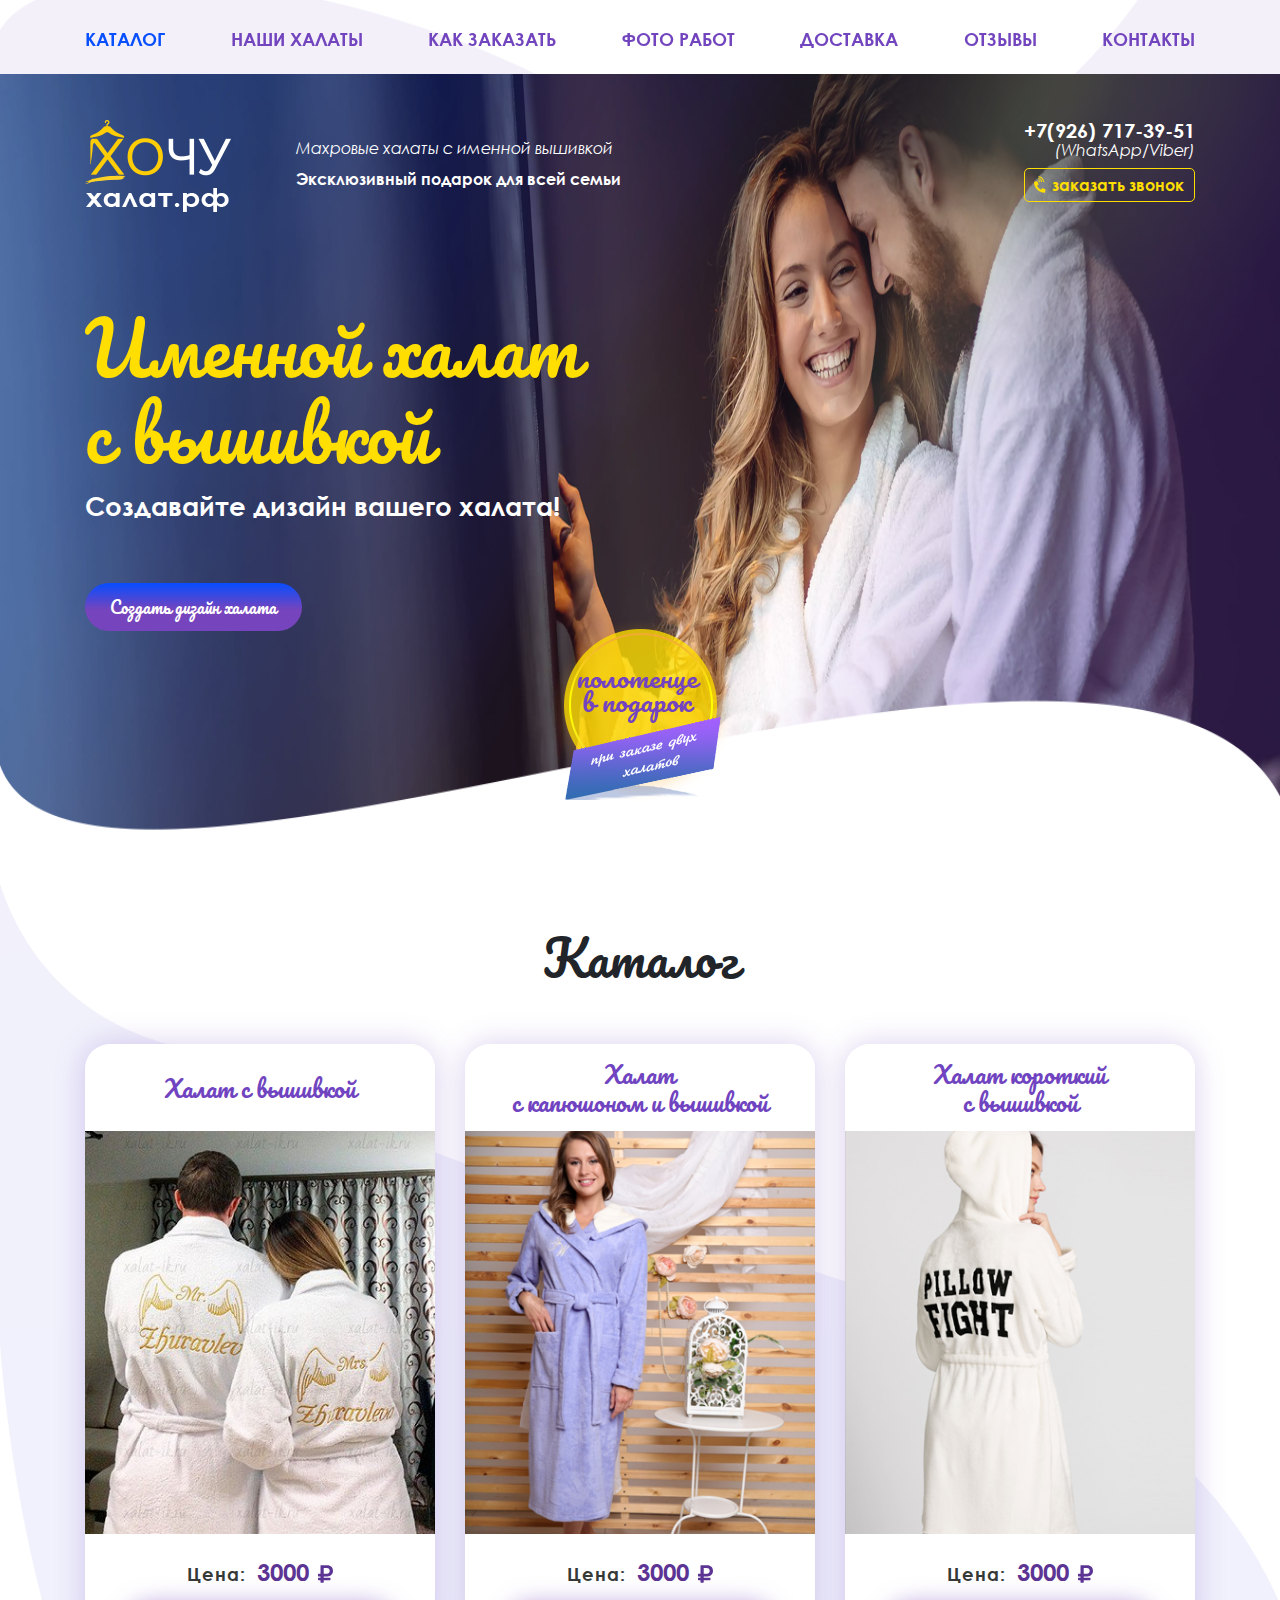
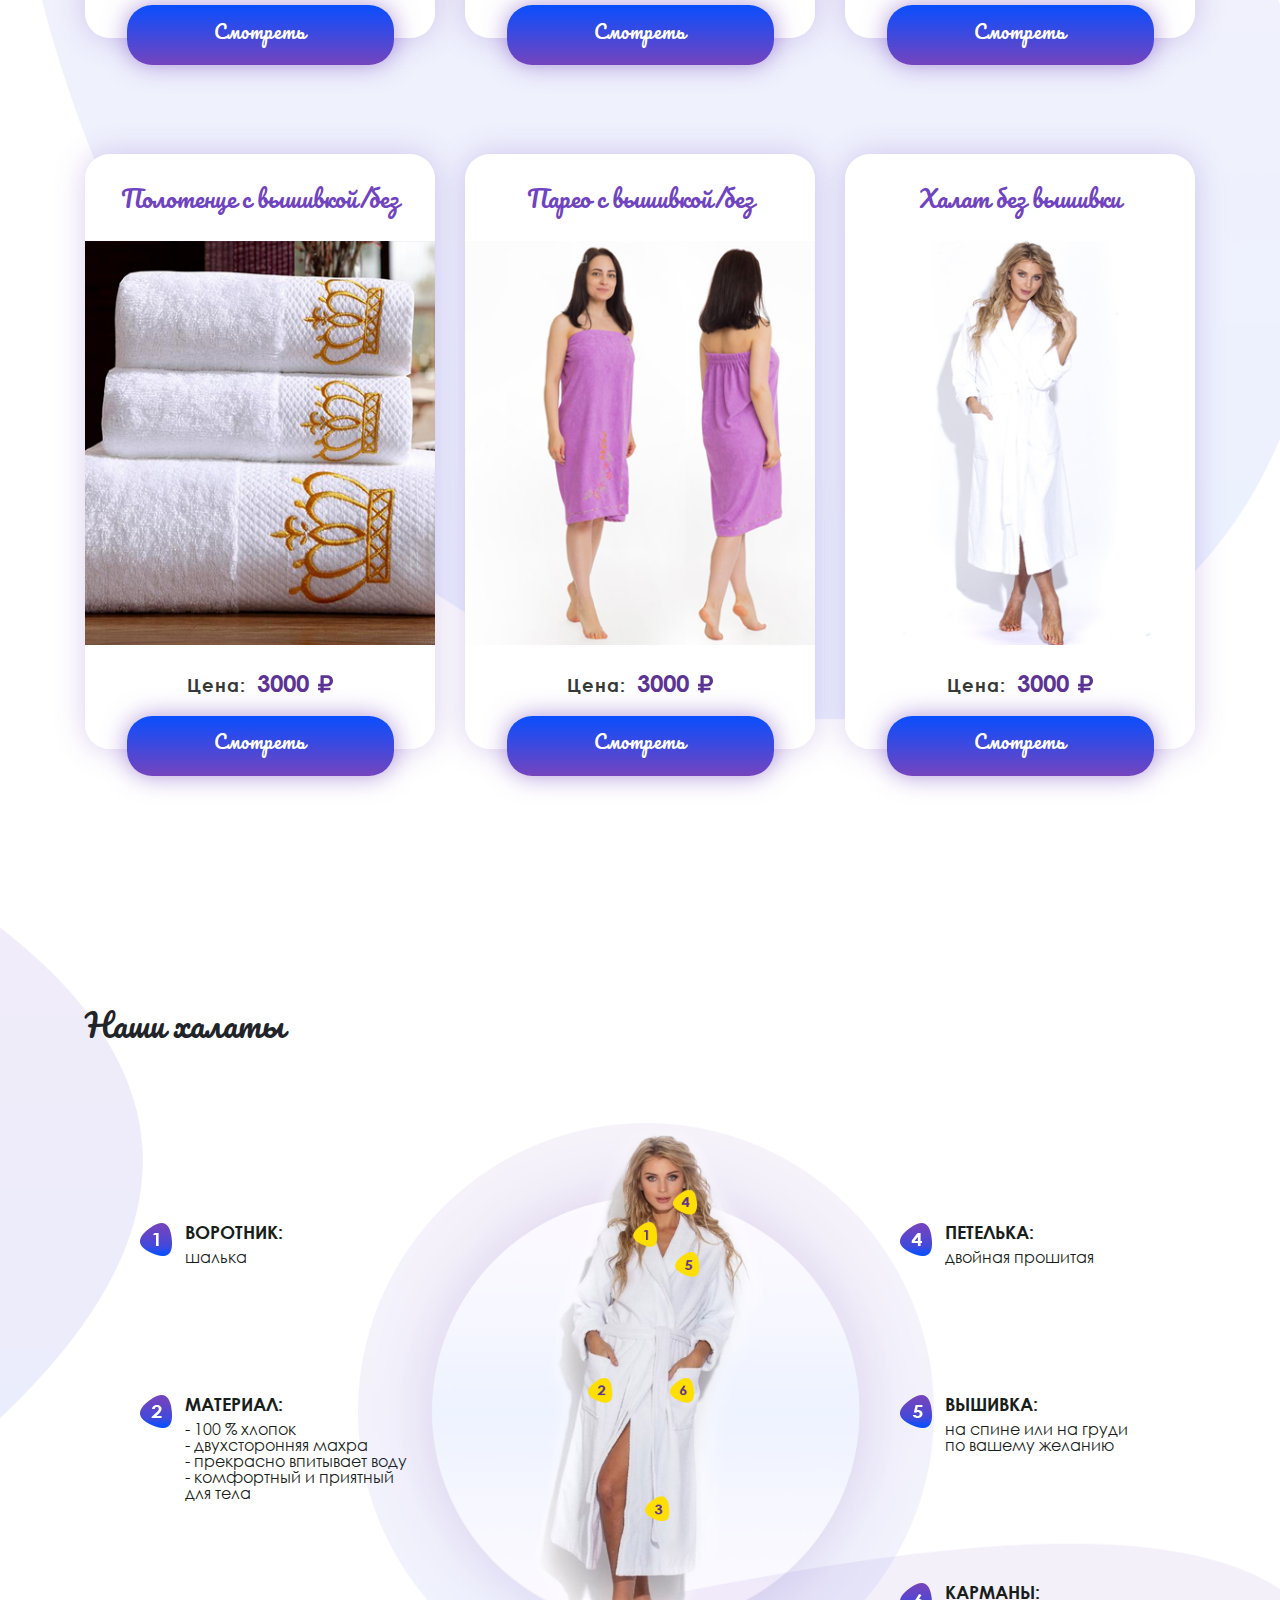
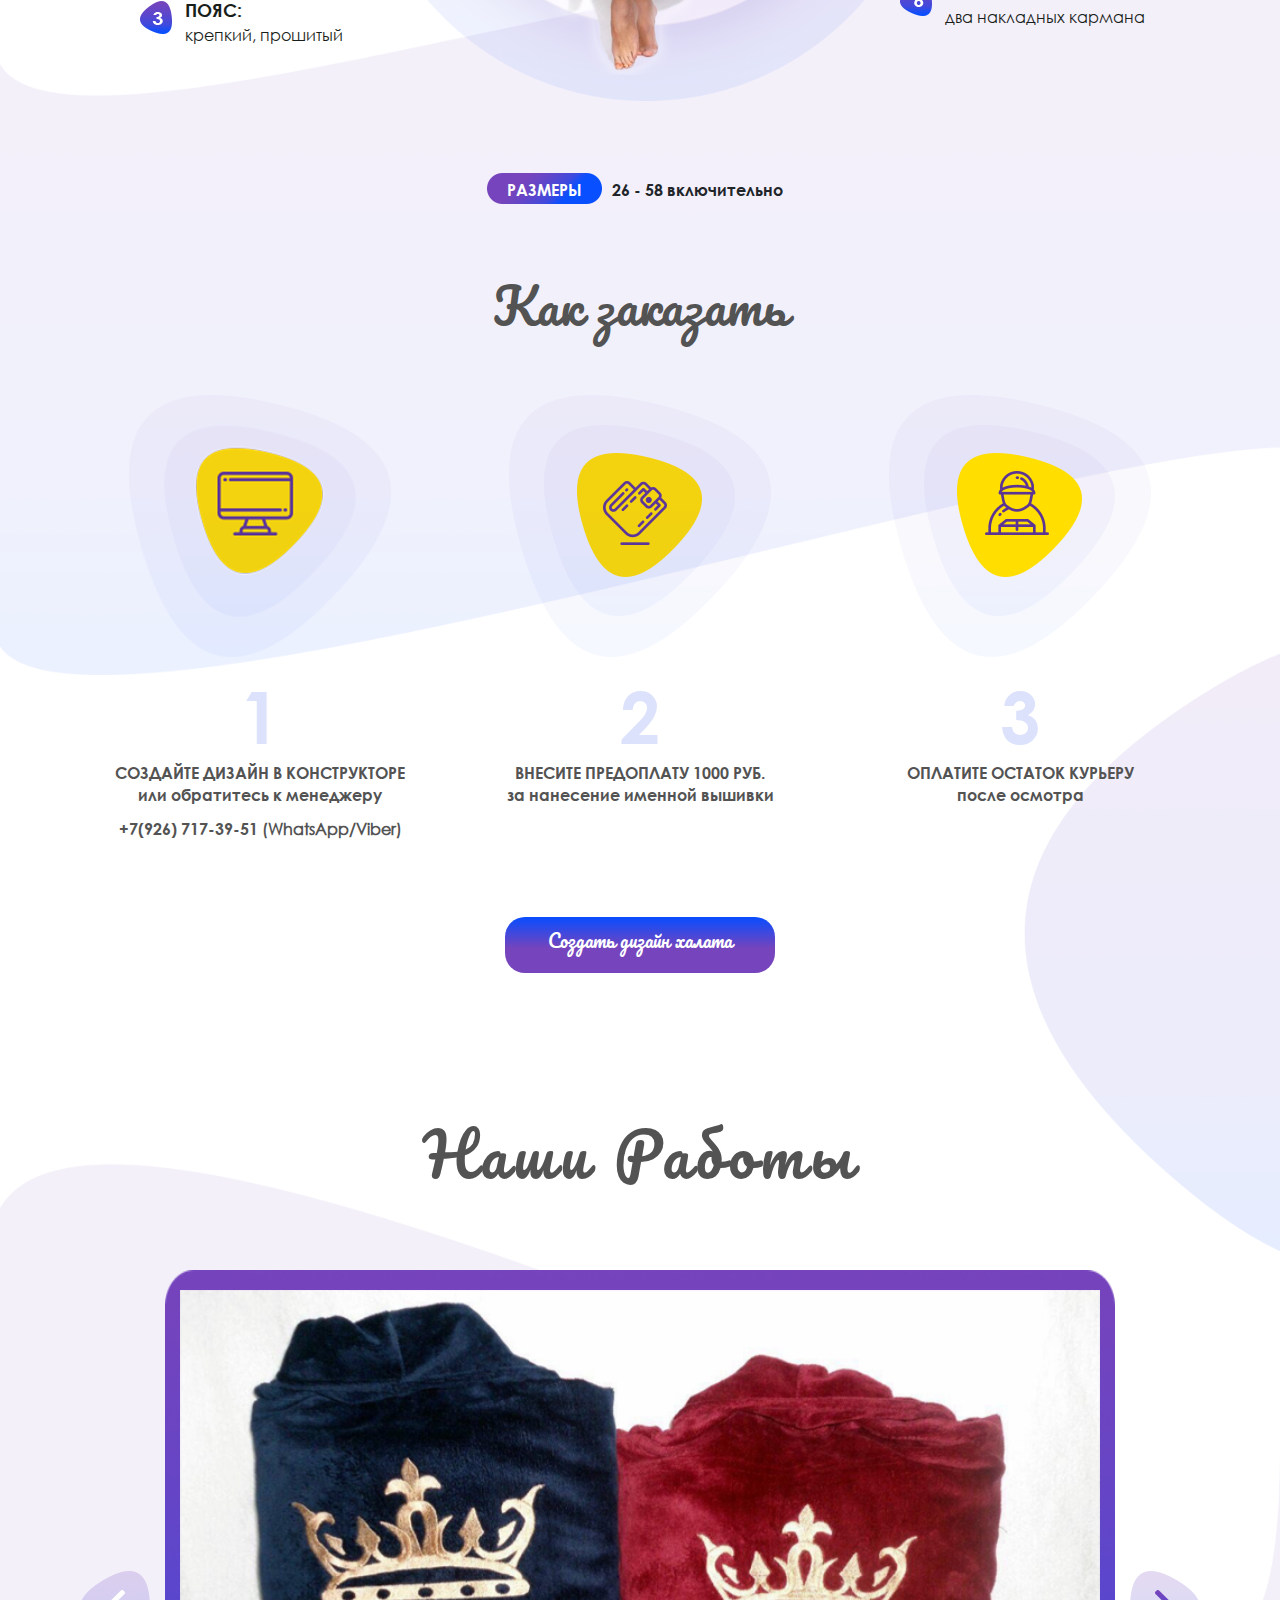
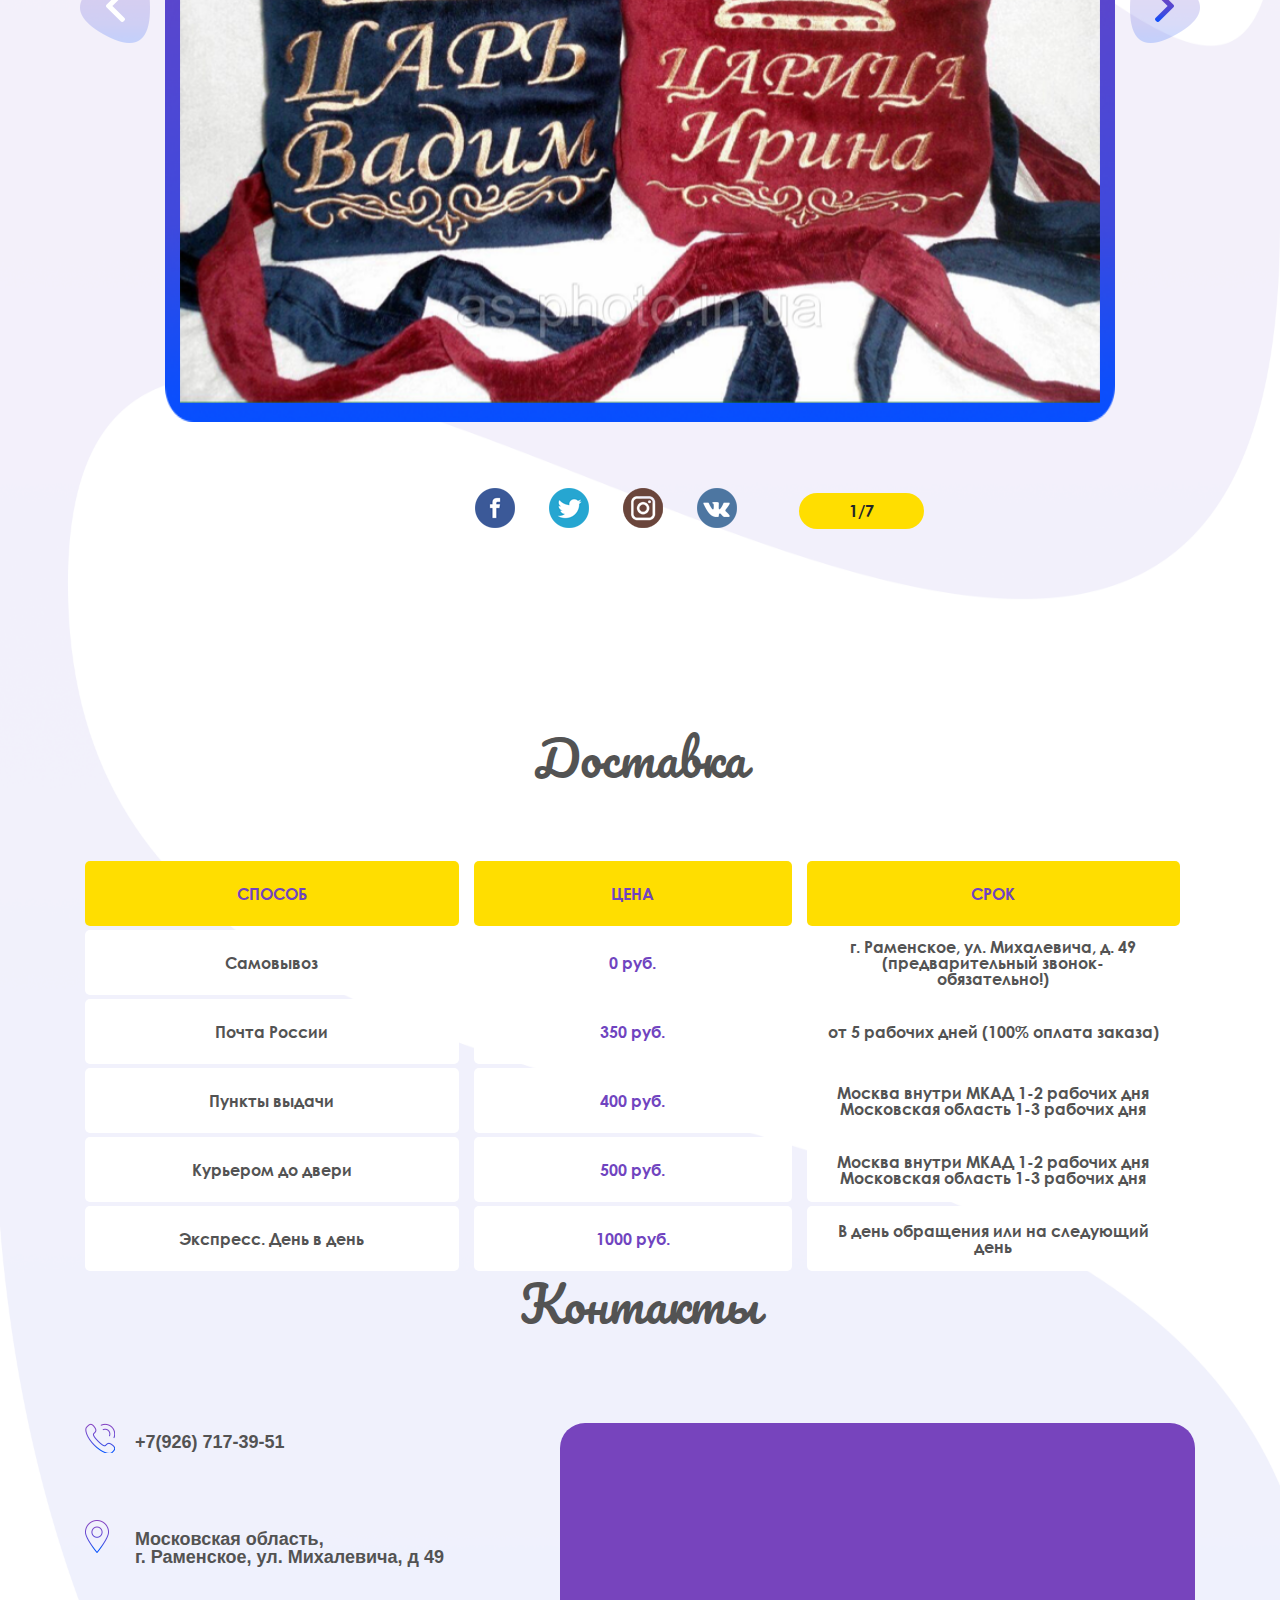
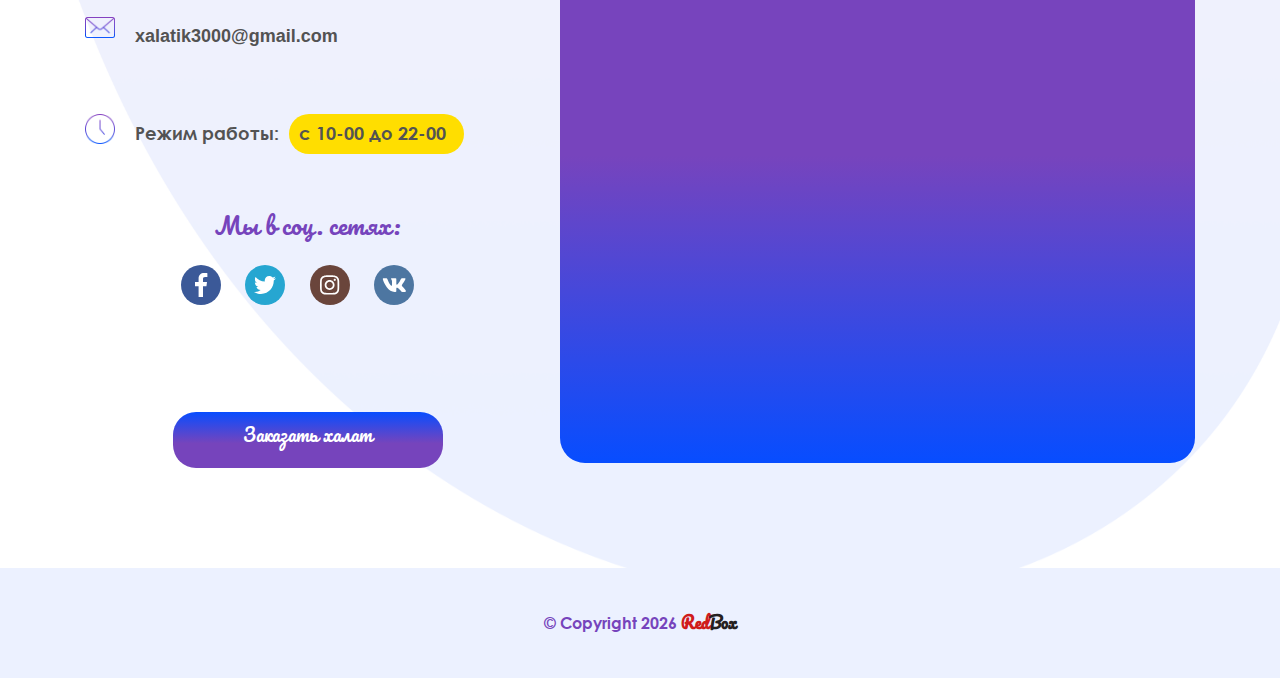
==== commit fe04e251: "modalka_fixed" ====
--- a/index.html
+++ b/index.html
@@ -18,26 +18,7 @@
 </head>
 <body>
 <div class="main-page-wrapper">
-        <header id="header" class="header ">
-            <div class="container">
-        <nav class="site-navigation">
-            <div class="mobile-menu">
-                <span class="mobile-burger"> <i class="fas fa-bars "></i></span>
-            </div>
-            <ul class="menu-list hide">
-                <li><a class="list-item active" href="">Каталог</a></li>
-                <li><a class="list-item" href="">Наши халаты</a></li>
-                <li><a class="list-item" href="">Как заказать</a></li>
-                <li><a class="list-item" href="">Фото работ</a></li>
-                <li><a class="list-item" href="">Доставка</a></li>
-                <li><a class="list-item" href="">Отзывы</a></li>
-                <li><a class="list-item" href="">Контакты</a></li>
-            </ul>
-        </nav>
-    </div>
-        </header>
-
-        <header id="header-move" class="header desktop-hide">
+    <header id="header" class="header">
         <div class="container">
             <nav class="site-navigation">
                 <div class="mobile-menu">
@@ -56,7 +37,7 @@
         </div>
     </header>
 
-        <section class="intro">
+    <section class="intro">
         <div class="container">
             <div class="row">
                 <div class="col-lg-6 col-md-12 col-sm-12 intro-item-left">
@@ -93,779 +74,659 @@
         </div>
     </section>
 
-        <div class="main-div">
-            <section id="basic-waypoint" class="katalog">
-                <div class="container">
-                    <h2 class="katalog_title">Каталог</h2>
-
-                    <div class="products-catalog">
-                        <div class="row">
-                            <div class="katalog_item col-lg-4 col-md-4 col-sm-6 col-12">
-                                <div class="katalog_item_shadow">
-
-                                    <div class="katalog_item_header">
-                                        <p class="katalog_item_header_title">Халат с вышивкой</p>
-                                    </div>
-                                    <div class="katalog_item_content">
-                                        <img class="katalog_item_content_img" src="img/katalog_img_1.png" alt="">
-                                    </div>
-                                    <div class="katalog_item_footer">
-                                        <p class="katalog_item_footer_price">
-                                            <span class="katalog_item_footer_price_text">Цена:</span>
-                                            <span class="katalog_item_footer_price_money">3000</span>
-                                            <i class="fas fa-ruble-sign katalog_item_footer_price_currency"></i>
-                                        </p>
-                                    </div>
-
-                                </div>
-
-                                <a class="katalog_item_footer_link" data-toggle="modal" data-target="#exampleModal"
-                                   href="#">Смотреть</a>
-                            </div>
-                            <div class="katalog_item col-lg-4 col-md-4 col-sm-6 col-12">
-                                <div class="katalog_item_shadow">
-
-                                    <div class="katalog_item_header">
-                                        <p class="katalog_item_header_title">Халат<br>с капюшоном и вышивкой</p>
-                                    </div>
-                                    <div class="katalog_item_content">
-                                        <img class="katalog_item_content_img" src="img/katalog_img_2.png" alt="">
-                                    </div>
-                                    <div class="katalog_item_footer">
-                                        <p class="katalog_item_footer_price">
-                                            <span class="katalog_item_footer_price_text">Цена:</span>
-                                            <span class="katalog_item_footer_price_money">3000</span>
-                                            <i class="fas fa-ruble-sign katalog_item_footer_price_currency"></i>
-                                        </p>
-                                    </div>
-
-                                </div>
-
-                                <a class="katalog_item_footer_link" data-toggle="modal" data-target="#exampleModal"
-                                   href="#">Смотреть</a>
-                            </div>
-                            <div class="katalog_item col-lg-4 col-md-4 col-sm-6 col-12">
-                                <div class="katalog_item_shadow">
-
-                                    <div class="katalog_item_header">
-                                        <p class="katalog_item_header_title">Халат короткий<br>с вышивкой</p>
-                                    </div>
-                                    <div class="katalog_item_content">
-                                        <img class="katalog_item_content_img" src="img/katalog_img_3.png" alt="">
-                                    </div>
-                                    <div class="katalog_item_footer">
-                                        <p class="katalog_item_footer_price">
-                                            <span class="katalog_item_footer_price_text">Цена:</span>
-                                            <span class="katalog_item_footer_price_money">3000</span>
-                                            <i class="fas fa-ruble-sign katalog_item_footer_price_currency"></i>
-                                        </p>
-                                    </div>
-
-                                </div>
-
-                                <a class="katalog_item_footer_link" data-toggle="modal" data-target="#exampleModal"
-                                   href="#">Смотреть</a>
-                            </div>
-                            <div class="katalog_item col-lg-4 col-md-4 col-sm-6 col-12">
-                                <div class="katalog_item_shadow">
-
-                                    <div class="katalog_item_header">
-                                        <p class="katalog_item_header_title">Полотенце с вышивкой/без</p>
-                                    </div>
-                                    <div class="katalog_item_content">
-                                        <img class="katalog_item_content_img" src="img/katalog_img_4.png" alt="">
-                                    </div>
-                                    <div class="katalog_item_footer">
-                                        <p class="katalog_item_footer_price">
-                                            <span class="katalog_item_footer_price_text">Цена:</span>
-                                            <span class="katalog_item_footer_price_money">3000</span>
-                                            <i class="fas fa-ruble-sign katalog_item_footer_price_currency"></i>
-                                        </p>
-                                    </div>
-
-                                </div>
-
-
-                                <a class="katalog_item_footer_link" data-toggle="modal" data-target="#exampleModal"
-                                   href="#">Смотреть</a>
-                            </div>
-                            <div class="katalog_item col-lg-4 col-md-4 col-sm-6 col-12">
-                                <div class="katalog_item_shadow">
-
-                                    <div class="katalog_item_header">
-                                        <p class="katalog_item_header_title">Парео с вышивкой/без</p>
-                                    </div>
-                                    <div class="katalog_item_content">
-                                        <img class="katalog_item_content_img" src="img/katalog_img_5.png" alt="">
-                                    </div>
-                                    <div class="katalog_item_footer">
-                                        <p class="katalog_item_footer_price">
-                                            <span class="katalog_item_footer_price_text">Цена:</span>
-                                            <span class="katalog_item_footer_price_money">3000</span>
-                                            <i class="fas fa-ruble-sign katalog_item_footer_price_currency"></i>
-                                        </p>
-                                    </div>
-
-                                </div>
-
-                                <a class="katalog_item_footer_link" data-toggle="modal" data-target="#exampleModal"
-                                   href="#">Смотреть</a>
-                            </div>
-                            <div class="katalog_item col-lg-4 col-md-4 col-sm-6 col-12">
-                                <div class="katalog_item_shadow">
-
-                                    <div class="katalog_item_header">
-                                        <p class="katalog_item_header_title">Халат без вышивки</p>
-                                    </div>
-                                    <div class="katalog_item_content">
-                                        <img class="katalog_item_content_img" src="img/katalog_img_6.png" alt="">
-                                    </div>
-                                    <div class="katalog_item_footer">
-                                        <p class="katalog_item_footer_price">
-                                            <span class="katalog_item_footer_price_text">Цена:</span>
-                                            <span class="katalog_item_footer_price_money">3000</span>
-                                            <i class="fas fa-ruble-sign katalog_item_footer_price_currency"></i>
-                                        </p>
-                                    </div>
-
-                                </div>
-
-                                <a class="katalog_item_footer_link" data-toggle="modal" data-target="#exampleModal"
-                                   href="#">Смотреть</a>
-                            </div>
-                        </div>
-                    </div>
-
-                </div>
-            </section>
-
-            <section class="our-xalats">
-                <div class="container">
-                    <h2 class="caption our-xalats-header">Наши халаты</h2>
+    <div class="main-div">
+        <section class="katalog">
+            <div class="container">
+                <h2 class="katalog_title">Каталог</h2>
+
+                <div class="products-catalog">
                     <div class="row">
-                        <div class="col-sm-12 col-md-4 col-lg-4 col-xl-4 camel">
-                            <div class="col-sm-12 col-md-12 col-lg-12 col-xl-12">
-                                <div class="features">
-                                    <img src="./img/our_xalats/blue/blue_1.png" alt="">
-                                    <div class="xalats_info">
-                                        <span class="xalats_sub_title">ВОРОТНИК:</span>
-                                        <p class="xalats_deskription xal-descr-left xal-descr-left-1">шалька</p>
-                                    </div>
-                                </div>
-                                <div class="features mat_pad">
-                                    <img src="./img/our_xalats/blue/blue_2.png" alt="">
-                                    <div class="xalats_info">
-                                        <span class="xalats_sub_title">МАТЕРИАЛ:</span>
-                                        <p class="xalats_deskription xal-descr-left xal-descr-left-2">- 100 % хлопок <br>
-                                            - двухсторонняя махра <br>
-                                            - прекрасно впитывает воду <br>
-                                            - комфортный и приятный для тела</p>
-                                    </div>
-                                </div>
-                                <div class="features">
-                                    <img src="./img/our_xalats/blue/blue_3.png" alt="">
-                                    <div class="xalats_info">
-                                        <span class="xalats_sub_title">ПОЯС:</span>
-                                        <p class="xalats_deskription xal-descr-left xal-descr-left-3">крепкий, прошитый</p>
-                                    </div>
-                                </div>
-                            </div>
-                        </div>
-
-                        <div class="col-sm-12 col-md-4 col-lg-4 col-xl-4">
-                            <!--<img class="center-woman" src="./img/our_xalats/woman.jpg" alt="">-->
-                        </div>
-
-                        <div class="col-sm-12 col-md-4 col-lg-4 col-xl-4 camel">
-                            <div class="col-sm-12 col-md-12  col-lg-12 col-xl-12">
-                                <div class="features">
-                                    <img src="./img/our_xalats/blue/blue_4.png" alt="">
-                                    <div class="xalats_info">
-                                        <span class="xalats_sub_title">ПЕТЕЛЬКА:</span>
-                                        <p class="xalats_deskription xal-descr-right xal-descr-right-1">двойная прошитая</p>
-                                    </div>
-                                </div>
-                                <div class="features">
-                                    <img src="./img/our_xalats/blue/blue_5.png" alt="">
-                                    <div class="xalats_info">
-                                        <span class="xalats_sub_title">ВЫШИВКА:</span>
-                                        <p class="xalats_deskription xal-descr-right xal-descr-right-2">на спине или на
-                                            груди <br>
-                                            по вашему желанию</p>
-                                    </div>
-                                </div>
-                                <div class="features">
-                                    <img src="./img/our_xalats/blue/blue_6.png" alt="">
-                                    <div class="xalats_info">
-                                        <span class="xalats_sub_title">КАРМАНЫ:</span>
-                                        <p class="xalats_deskription xal-descr-right xal-descr-right-3">два накладных
-                                            кармана</p>
-                                    </div>
-                                </div>
-                            </div>
-                        </div>
-                        <img class="circle-img" src="./img/our_xalats/wom_back.png" alt="">
-                        <div class="col-xs-12 col-xl-12 razmer-block">
-                            <div class="btn-razmer">
-                                <p class="razmer">РАЗМЕРЫ</p>
-                            </div>
-                            <p class="razmer-vkl">26 - 58 включительно</p>
-                        </div>
-                    </div>
-                </div>
-            </section>
-
-            <section class="how-order">
-                <div class="container">
-
-                    <div class="how-order-background-left">
-                        <a href="#"><img src="img/how_order_girl.png"></a>
-                    </div>
-
-                    <div class="how-order-background-right">
-                        <a href="#"><img src="img/how_order_guy.png"></a>
-                    </div>
-
-                    <h2>Как заказать</h2>
-
-                    <div class="row">
-
-                        <div class="col-lg-4 how-order-item">
-                            <div class="how-order-item-img">
-                                <a href="#"><img src="img/how_order_shape1.png"></a>
-
-                                <div class="how-order-item-img-hover">
-                                    <a href="#"><img src="img/how_order_shape1_hover.png"></a>
-                                </div>
-
-                            </div>
-
-                            <p class="how-order-item-head">1</p>
-                            <p class="how-order-item-description">
-                                <span class="how-order-purple">
-                                    СОЗДАЙТЕ ДИЗАЙН В КОНСТРУКТОРЕ
-                                </span>
-                                <br>
-                                или обратитесь к менеджеру
-                            </p>
-                            <p class="how-order-item-contact">+7(926) 717-39-51
-                                <span class="how-order-item-contact-regular">(WhatsApp/Viber)</span>
-                            </p>
-                        </div>
-
-                        <div class="col-lg-4 how-order-item">
-                            <div class="how-order-item-img">
-                                <a href="#"><img src="img/how_order_shape2.png"></a>
-
-                                <div class="how-order-item-img-hover">
-                                    <a href="#"><img src="img/how_order_shape2_hover.png"></a>
-                                </div>
-
-                            </div>
-
-                            <p class="how-order-item-head">2</p>
-                            <p class="how-order-item-description">
-                                <span class="how-order-purple">
-                                    ВНЕСИТЕ ПРЕДОПЛАТУ 1000 РУБ.
-                                </span>
-                                <br>
-                                за нанесение именной вышивки
-                            </p>
-                        </div>
-
-                        <div class="col-lg-4 how-order-item">
-                            <div class="how-order-item-img">
-                                <a href="#"><img src="img/how_order_shape3.png"></a>
-
-                                <div class="how-order-item-img-hover">
-                                    <a href="#"><img src="img/how_order_shape3_hover.png"></a>
-                                </div>
-
-                            </div>
-
-                            <p class="how-order-item-head">3</p>
-                            <p class="how-order-item-description">
-                                <span class="how-order-purple">
-                                    ОПЛАТИТЕ ОСТАТОК КУРЬЕРУ
-                                </span>
-                                <br>
-                                после осмотра
-                            </p>
-                        </div>
-
-                        <div class="col-lg-12 how-order-button">
-                            <a href="constructor.html"><span class="order-button">Создать дизайн халата</span></a>
-                        </div>
-                    </div>
-                </div>
-            </section>
-
-            <section class="our-works">
-
-                <div class="container">
-
-
-                    <h2 id="ourText"> Наши Работы</h2>
-                    <div class="row">
-                        <div class="owl-carousel picture wrapper-owl-carousel col-md-10">
-                            <div><img src="img/car.png"></div>
-                            <div> 2</div>
-                            <div> 3</div>
-                            <div> 4</div>
-                            <div> 5</div>
-                            <div> 6</div>
-                            <div> 7</div>
-                        </div>
-
-
-                        <div class="social-picture col-md-8">
-                            <span> <a href="#"><img src="img/facebook.png"> </a></span>
-                            <span> <a href="#"><img src="img/twitter.png"> </a> </span>
-                            <span> <a href="#"><img src="img/instagram.png"> </a></span>
-                            <span><a href="#"> <img src="img/vk.png"> </a></span>
-
-                        </div>
-
-
-                        <div class="count-span col-md-4">
-                            <p id="calculate"><span class="current">1</span>/<span class="all-position"> 25</span></p>
-                        </div>
-
-                    </div>
-                </div>
-            </section>
-
-            <section class="delivery">
-                <div class="container">
+                        <div class="katalog_item col-lg-4 col-md-4 col-sm-6 col-12">
+                            <div class="katalog_item_shadow">
+
+                                <div class="katalog_item_header">
+                                    <p class="katalog_item_header_title">Халат с вышивкой</p>
+                                </div>
+                                <div class="katalog_item_content">
+                                    <img class="katalog_item_content_img" src="img/katalog_img_1.png" alt="">
+                                </div>
+                                <div class="katalog_item_footer">
+                                    <p class="katalog_item_footer_price">
+                                        <span class="katalog_item_footer_price_text">Цена:</span>
+                                        <span class="katalog_item_footer_price_money">3000</span>
+                                        <i class="fas fa-ruble-sign katalog_item_footer_price_currency"></i>
+                                    </p>
+                                </div>
+
+                            </div>
+
+                            <a class="katalog_item_footer_link" data-toggle="modal" data-target="#exampleModal"
+                               href="#">Смотреть</a>
+                        </div>
+                        <div class="katalog_item col-lg-4 col-md-4 col-sm-6 col-12">
+                            <div class="katalog_item_shadow">
+
+                                <div class="katalog_item_header">
+                                    <p class="katalog_item_header_title">Халат<br>с капюшоном и вышивкой</p>
+                                </div>
+                                <div class="katalog_item_content">
+                                    <img class="katalog_item_content_img" src="img/katalog_img_2.png" alt="">
+                                </div>
+                                <div class="katalog_item_footer">
+                                    <p class="katalog_item_footer_price">
+                                        <span class="katalog_item_footer_price_text">Цена:</span>
+                                        <span class="katalog_item_footer_price_money">3000</span>
+                                        <i class="fas fa-ruble-sign katalog_item_footer_price_currency"></i>
+                                    </p>
+                                </div>
+
+                            </div>
+
+                            <a class="katalog_item_footer_link" data-toggle="modal" data-target="#exampleModal"
+                               href="#">Смотреть</a>
+                        </div>
+                        <div class="katalog_item col-lg-4 col-md-4 col-sm-6 col-12">
+                            <div class="katalog_item_shadow">
+
+                                <div class="katalog_item_header">
+                                    <p class="katalog_item_header_title">Халат короткий<br>с вышивкой</p>
+                                </div>
+                                <div class="katalog_item_content">
+                                    <img class="katalog_item_content_img" src="img/katalog_img_3.png" alt="">
+                                </div>
+                                <div class="katalog_item_footer">
+                                    <p class="katalog_item_footer_price">
+                                        <span class="katalog_item_footer_price_text">Цена:</span>
+                                        <span class="katalog_item_footer_price_money">3000</span>
+                                        <i class="fas fa-ruble-sign katalog_item_footer_price_currency"></i>
+                                    </p>
+                                </div>
+
+                            </div>
+
+                            <a class="katalog_item_footer_link" data-toggle="modal" data-target="#exampleModal"
+                               href="#">Смотреть</a>
+                        </div>
+                        <div class="katalog_item col-lg-4 col-md-4 col-sm-6 col-12">
+                            <div class="katalog_item_shadow">
+
+                                <div class="katalog_item_header">
+                                    <p class="katalog_item_header_title">Полотенце с вышивкой/без</p>
+                                </div>
+                                <div class="katalog_item_content">
+                                    <img class="katalog_item_content_img" src="img/katalog_img_4.png" alt="">
+                                </div>
+                                <div class="katalog_item_footer">
+                                    <p class="katalog_item_footer_price">
+                                        <span class="katalog_item_footer_price_text">Цена:</span>
+                                        <span class="katalog_item_footer_price_money">3000</span>
+                                        <i class="fas fa-ruble-sign katalog_item_footer_price_currency"></i>
+                                    </p>
+                                </div>
+
+                            </div>
+
+
+                            <a class="katalog_item_footer_link" data-toggle="modal" data-target="#exampleModal"
+                               href="#">Смотреть</a>
+                        </div>
+                        <div class="katalog_item col-lg-4 col-md-4 col-sm-6 col-12">
+                            <div class="katalog_item_shadow">
+
+                                <div class="katalog_item_header">
+                                    <p class="katalog_item_header_title">Парео с вышивкой/без</p>
+                                </div>
+                                <div class="katalog_item_content">
+                                    <img class="katalog_item_content_img" src="img/katalog_img_5.png" alt="">
+                                </div>
+                                <div class="katalog_item_footer">
+                                    <p class="katalog_item_footer_price">
+                                        <span class="katalog_item_footer_price_text">Цена:</span>
+                                        <span class="katalog_item_footer_price_money">3000</span>
+                                        <i class="fas fa-ruble-sign katalog_item_footer_price_currency"></i>
+                                    </p>
+                                </div>
+
+                            </div>
+
+                            <a class="katalog_item_footer_link" data-toggle="modal" data-target="#exampleModal"
+                               href="#">Смотреть</a>
+                        </div>
+                        <div class="katalog_item col-lg-4 col-md-4 col-sm-6 col-12">
+                            <div class="katalog_item_shadow">
+
+                                <div class="katalog_item_header">
+                                    <p class="katalog_item_header_title">Халат без вышивки</p>
+                                </div>
+                                <div class="katalog_item_content">
+                                    <img class="katalog_item_content_img" src="img/katalog_img_6.png" alt="">
+                                </div>
+                                <div class="katalog_item_footer">
+                                    <p class="katalog_item_footer_price">
+                                        <span class="katalog_item_footer_price_text">Цена:</span>
+                                        <span class="katalog_item_footer_price_money">3000</span>
+                                        <i class="fas fa-ruble-sign katalog_item_footer_price_currency"></i>
+                                    </p>
+                                </div>
+
+                            </div>
+
+                            <a class="katalog_item_footer_link" data-toggle="modal" data-target="#exampleModal"
+                               href="#">Смотреть</a>
+                        </div>
+                    </div>
+                </div>
+
+            </div>
+        </section>
+
+        <section class="our-xalats">
+            <div class="container">
+                <h2 class="caption">Наши халаты</h2>
+                <div class="row">
+                    <div class="col-sm-12 col-md-4 col-lg-4 col-xl-4 camel">
+                        <div class="col-sm-12 col-md-12 col-lg-12 col-xl-12">
+                            <div class="features">
+                                <img src="./img/our_xalats/blue/blue_1.png" alt="">
+                                <div class="xalats_info">
+                                    <span class="xalats_sub_title">ВОРОТНИК:</span>
+                                    <p class="xalats_deskription xal-descr-left xal-descr-left-1">шалька</p>
+                                </div>
+                            </div>
+                            <div class="features mat_pad">
+                                <img src="./img/our_xalats/blue/blue_2.png" alt="">
+                                <div class="xalats_info">
+                                    <span class="xalats_sub_title">МАТЕРИАЛ:</span>
+                                    <p class="xalats_deskription xal-descr-left xal-descr-left-2">- 100 % хлопок <br>
+                                        - двухсторонняя махра <br>
+                                        - прекрасно впитывает воду <br>
+                                        - комфортный и приятный для тела</p>
+                                </div>
+                            </div>
+                            <div class="features">
+                                <img src="./img/our_xalats/blue/blue_3.png" alt="">
+                                <div class="xalats_info">
+                                    <span class="xalats_sub_title">ПОЯС:</span>
+                                    <p class="xalats_deskription xal-descr-left xal-descr-left-3">крепкий, прошитый</p>
+                                </div>
+                            </div>
+                        </div>
+                    </div>
+
+                    <div class="col-sm-12 col-md-4 col-lg-4 col-xl-4">
+                        <!--<img class="center-woman" src="./img/our_xalats/woman.jpg" alt="">-->
+                    </div>
+
+                    <div class="col-sm-12 col-md-4 col-lg-4 col-xl-4 camel">
+                        <div class="col-sm-12 col-md-12  col-lg-12 col-xl-12">
+                            <div class="features">
+                                <img src="./img/our_xalats/blue/blue_4.png" alt="">
+                                <div class="xalats_info">
+                                    <span class="xalats_sub_title">ПЕТЕЛЬКА:</span>
+                                    <p class="xalats_deskription xal-descr-right xal-descr-right-1">двойная прошитая</p>
+                                </div>
+                            </div>
+                            <div class="features">
+                                <img src="./img/our_xalats/blue/blue_5.png" alt="">
+                                <div class="xalats_info">
+                                    <span class="xalats_sub_title">ВЫШИВКА:</span>
+                                    <p class="xalats_deskription xal-descr-right xal-descr-right-2">на спине или на
+                                        груди <br>
+                                        по вашему желанию</p>
+                                </div>
+                            </div>
+                            <div class="features">
+                                <img src="./img/our_xalats/blue/blue_6.png" alt="">
+                                <div class="xalats_info">
+                                    <span class="xalats_sub_title">КАРМАНЫ:</span>
+                                    <p class="xalats_deskription xal-descr-right xal-descr-right-3">два накладных
+                                        кармана</p>
+                                </div>
+                            </div>
+                        </div>
+                    </div>
+                    <img class="circle-img" src="./img/our_xalats/wom_back.png" alt="">
+                    <div class="col-xs-12 col-xl-12 razmer-block">
+                        <div class="btn-razmer">
+                            <p class="razmer">РАЗМЕРЫ</p>
+                        </div>
+                        <p class="razmer-vkl">26 - 58 включительно</p>
+                    </div>
+                </div>
+            </div>
+        </section>
+
+        <section class="how-order">
+            <div class="container">
+
+                <div class="how-order-background-left">
+                    <a href="#"><img src="img/how_order_girl.png"></a>
+                </div>
+
+                <div class="how-order-background-right">
+                    <a href="#"><img src="img/how_order_guy.png"></a>
+                </div>
+
+                <h2>Как заказать</h2>
+
+                <div class="row">
+
+                    <div class="col-lg-4 how-order-item">
+                        <div class="how-order-item-img">
+                            <a href="#"><img src="img/how_order_shape1.png"></a>
+
+                            <div class="how-order-item-img-hover">
+                                <a href="#"><img src="img/how_order_shape1_hover.png"></a>
+                            </div>
+
+                        </div>
+
+                        <p class="how-order-item-head">1</p>
+                        <p class="how-order-item-description">
+                            <span class="how-order-purple">
+                                СОЗДАЙТЕ ДИЗАЙН В КОНСТРУКТОРЕ
+                            </span>
+                            <br>
+                            или обратитесь к менеджеру
+                        </p>
+                        <p class="how-order-item-contact">+7(926) 717-39-51
+                            <span class="how-order-item-contact-regular">(WhatsApp/Viber)</span>
+                        </p>
+                    </div>
+
+                    <div class="col-lg-4 how-order-item">
+                        <div class="how-order-item-img">
+                            <a href="#"><img src="img/how_order_shape2.png"></a>
+
+                            <div class="how-order-item-img-hover">
+                                <a href="#"><img src="img/how_order_shape2_hover.png"></a>
+                            </div>
+
+                        </div>
+
+                        <p class="how-order-item-head">2</p>
+                        <p class="how-order-item-description">
+                            <span class="how-order-purple">
+                                ВНЕСИТЕ ПРЕДОПЛАТУ 1000 РУБ.
+                            </span>
+                            <br>
+                            за нанесение именной вышивки
+                        </p>
+                    </div>
+
+                    <div class="col-lg-4 how-order-item">
+                        <div class="how-order-item-img">
+                            <a href="#"><img src="img/how_order_shape3.png"></a>
+
+                            <div class="how-order-item-img-hover">
+                                <a href="#"><img src="img/how_order_shape3_hover.png"></a>
+                            </div>
+
+                        </div>
+
+                        <p class="how-order-item-head">3</p>
+                        <p class="how-order-item-description">
+                            <span class="how-order-purple">
+                                ОПЛАТИТЕ ОСТАТОК КУРЬЕРУ
+                            </span>
+                            <br>
+                            после осмотра
+                        </p>
+                    </div>
+
+                    <div class="col-lg-12 how-order-button">
+                        <a href="constructor.html"><span class="order-button">Создать дизайн халата</span></a>
+                    </div>
+                </div>
+            </div>
+        </section>
+
+        <section class="our-works">
+
+            <div class="container">
+
+
+                <h2 id="ourText"> Наши Работы</h2>
+                <div class="row">
+                    <div class="owl-carousel picture wrapper-owl-carousel col-md-10">
+                        <div><img src="img/car.png"></div>
+                        <div> 2</div>
+                        <div> 3</div>
+                        <div> 4</div>
+                        <div> 5</div>
+                        <div> 6</div>
+                        <div> 7</div>
+                    </div>
+
+
+                    <div class="social-picture col-md-8">
+                        <span> <a href="#"><img src="img/facebook.png"> </a></span>
+                        <span> <a href="#"><img src="img/twitter.png"> </a> </span>
+                        <span> <a href="#"><img src="img/instagram.png"> </a></span>
+                        <span><a href="#"> <img src="img/vk.png"> </a></span>
+
+                    </div>
+
+
+                    <div class="count-span col-md-4">
+                        <p id="calculate"><span class="current">1</span>/<span class="all-position"> 25</span></p>
+                    </div>
+
+                </div>
+            </div>
+        </section>
+
+        <section class="delivery">
+            <div class="container">
+                <div class="row">
+                    <div class="col-md-12">
+                        <h2>
+                            Доставка
+                        </h2>
+                    </div>
+                </div>
+
+                <div class="wrapper-delivery-content">
                     <div class="row">
                         <div class="col-md-12">
-                            <h2>
-                                Доставка
-                            </h2>
-                        </div>
-                    </div>
-
-                    <div class="wrapper-delivery-content">
-                        <div class="row">
-                            <div class="col-md-12">
-                                <div class="wrapper-method">
-                                    <div class="method-item method-title">
-                                        <p>
-                                            СПОСОБ
-                                        </p>
-                                    </div>
-                                    <div class="method-item">
-                                        <p class="method-text">Самовывоз</p>
-                                    </div>
-                                    <div class="method-item">
-                                        <p class="method-text">Почта России</p>
-                                    </div>
-                                    <div class="method-item">
-                                        <p class="method-text">Пункты выдачи</p>
-                                    </div>
-                                    <div class="method-item">
-                                        <p class="method-text">Курьером до двери</p>
-                                    </div>
-                                    <div class="method-item">
-                                        <p class="method-text">Экспресс. День в день</p>
-                                    </div>
-                                </div>
-
-                                <div class="wrapper-price">
-                                    <div class="method-item method-title">
-                                        <p>
-                                            ЦЕНА
-                                        </p>
-                                    </div>
-                                    <div class="method-item">
-                                        <p class="price-text">0 руб.</p>
-                                    </div>
-                                    <div class="method-item">
-                                        <p class="price-text">350 руб.</p>
-                                    </div>
-                                    <div class="method-item">
-                                        <p class="price-text">400 руб.</p>
-                                    </div>
-                                    <div class="method-item">
-                                        <p class="price-text">500 руб.</p>
-                                    </div>
-                                    <div class="method-item">
-                                        <p class="price-text">1000 руб.</p>
-                                    </div>
-                                </div>
-
-                                <div class="wrapper-term">
-                                    <div class="method-item method-title">
-                                        <p>
-                                            СРОК
-                                        </p>
-                                    </div>
-                                    <div class="method-item">
-                                        <p class="term-text">
-                                            г. Раменское, ул. Михалевича, д. 49
-                                            (предварительный звонок-обязательно!)
-                                        </p>
-                                    </div>
-                                    <div class="method-item">
-                                        <p class="term-text">
-                                            от 5 рабочих дней (100% оплата заказа)
-                                        </p>
-                                    </div>
-                                    <div class="method-item">
-                                        <p class="term-text">
-                                            Москва внутри МКАД 1-2 рабочих дня
-                                            Московская область 1-3 рабочих дня
-                                        </p>
-                                    </div>
-                                    <div class="method-item">
-                                        <p class="term-text">
-                                            Москва внутри МКАД 1-2 рабочих дня
-                                            Московская область 1-3 рабочих дня
-                                        </p>
-                                    </div>
-                                    <div class="method-item">
-                                        <p class="term-text">
-                                            В день обращения или на следующий день
-                                        </p>
-                                    </div>
-                                </div>
-                            </div>
-                        </div>
-                    </div>
-                </div>
-            </section>
-
-            <section class="reviews">
-                <div class="container">
-                    <h2 class="reviews_title">Отзывы</h2>
-
-                    <div class="owl-carousel reviews-carosel">
-                        <div>
-                            <p class="review-header">Анастаия, Москва
-                            </p>
-                            <img src="img/slider-image-one.png">
-                            <p class="reviews-body">
-                                Спасибо Вам большое! Очень крутой набор. Мягкие, удобное качество. И вышивка как хотела! Очень обрадовалась, что такая быстрая доставка!
-                            </p>
-                        </div>
-                        <div>
-                            <p class="review-header">Светлана, Москва
-
-                            </p>
-                            <img src="img/slider-image-three.png">
-                            <p class="reviews-body">
-                                Спасибо за халатики! Доставка супер быстрая. Еще не дарила но на ощупь очень очень прияний, вышивка качественная. Думаю понравятся подарки. Упаковано красиво. Еще раз спасибо!
-                            </p>
-                        </div>
-                        <div>
-                            <p class="review-header">Инна, Раменское
-                            </p>
-                            <img src="img/slider-image-two.png">
-                            <p class="reviews-body">
-                                Спасибо за качественные полотенчики!Заказывала аж 14 штук, на работу, домой. Все без исключения были довольны!
-                                Фото к сожалению только одного, все разошлись как пирожки, запечатлеть не успели. Как стирать и ухаживать написано на визиточке, которая была вложена в пакет. После стирки сохранило и цвет и форму. Молодцы, так держать!
-
-                            </p>
-                        </div>
-                        <div>
-                            <p class="review-header">Анастаия, Москва
-                            </p>
-                            <img src="img/slider-image-one.png">
-                            <p class="reviews-body">
-                                Спасибо Вам большое! Очень крутой набор. Мягкие, удобное качество. И вышивка как хотела! Очень обрадовалась, что такая быстрая доставка!
-                            </p>
-                        </div>
-                        <div>
-                            <p class="review-header">Светлана, Москва
-
-                            </p>
-                            <img src="img/slider-image-three.png">
-                            <p class="reviews-body">
-                                Спасибо за халатики! Доставка супер быстрая. Еще не дарила но на ощупь очень очень прияний, вышивка качественная. Думаю понравятся подарки. Упаковано красиво. Еще раз спасибо!
-                            </p>
-                        </div>
-                        <div>
-                            <p class="review-header">Инна, Раменское
-                            </p>
-                            <img src="img/slider-image-two.png">
-                            <p class="reviews-body">
-                                Спасибо за качественные полотенчики!Заказывала аж 14 штук, на работу, домой. Все без исключения были довольны!
-                                Фото к сожалению только одного, все разошлись как пирожки, запечатлеть не успели. Как стирать и ухаживать написано на визиточке, которая была вложена в пакет. После стирки сохранило и цвет и форму. Молодцы, так держать!
-
-                            </p>
-                        </div>
-                        <div>
-                            <p class="review-header">Анастаия, Москва
-                            </p>
-                            <img src="img/slider-image-one.png">
-                            <p class="reviews-body">
-                                Спасибо Вам большое! Очень крутой набор. Мягкие, удобное качество. И вышивка как хотела! Очень обрадовалась, что такая быстрая доставка!
-                            </p>
-                        </div>
-                        <div>
-                            <p class="review-header">Светлана, Москва
-
-                            </p>
-                            <img src="img/slider-image-three.png">
-                            <p class="reviews-body">
-                                Спасибо за халатики! Доставка супер быстрая. Еще не дарила но на ощупь очень очень прияний, вышивка качественная. Думаю понравятся подарки. Упаковано красиво. Еще раз спасибо!
-                            </p>
-                        </div>
-                        <div>
-                            <p class="review-header">Инна, Раменское
-                            </p>
-                            <img src="img/slider-image-two.png">
-                            <p class="reviews-body">
-                                Спасибо за качественные полотенчики!Заказывала аж 14 штук, на работу, домой. Все без исключения были довольны!
-                                Фото к сожалению только одного, все разошлись как пирожки, запечатлеть не успели. Как стирать и ухаживать написано на визиточке, которая была вложена в пакет. После стирки сохранило и цвет и форму. Молодцы, так держать!
-
-                            </p>
-                        </div>
-                    </div>
-                    <div class="all-reviews">
-                        <a class="create-btn reviews-btn add-review" href="#">Добавить отзыв</a>
-                        <a class="create-btn reviews-btn" href="#">Все отзывы</a>
-                    </div>
-                </div>
-            </section>
-
-            <section class="contacts">
-                <div class="container">
+                            <div class="wrapper-method">
+                                <div class="method-item method-title">
+                                    <p>
+                                        СПОСОБ
+                                    </p>
+                                </div>
+                                <div class="method-item">
+                                    <p class="method-text">Самовывоз</p>
+                                </div>
+                                <div class="method-item">
+                                    <p class="method-text">Почта России</p>
+                                </div>
+                                <div class="method-item">
+                                    <p class="method-text">Пункты выдачи</p>
+                                </div>
+                                <div class="method-item">
+                                    <p class="method-text">Курьером до двери</p>
+                                </div>
+                                <div class="method-item">
+                                    <p class="method-text">Экспресс. День в день</p>
+                                </div>
+                            </div>
+
+                            <div class="wrapper-price">
+                                <div class="method-item method-title">
+                                    <p>
+                                        ЦЕНА
+                                    </p>
+                                </div>
+                                <div class="method-item">
+                                    <p class="price-text">0 руб.</p>
+                                </div>
+                                <div class="method-item">
+                                    <p class="price-text">350 руб.</p>
+                                </div>
+                                <div class="method-item">
+                                    <p class="price-text">400 руб.</p>
+                                </div>
+                                <div class="method-item">
+                                    <p class="price-text">500 руб.</p>
+                                </div>
+                                <div class="method-item">
+                                    <p class="price-text">1000 руб.</p>
+                                </div>
+                            </div>
+
+                            <div class="wrapper-term">
+                                <div class="method-item method-title">
+                                    <p>
+                                        СРОК
+                                    </p>
+                                </div>
+                                <div class="method-item">
+                                    <p class="term-text">
+                                        г. Раменское, ул. Михалевича, д. 49
+                                        (предварительный звонок-обязательно!)
+                                    </p>
+                                </div>
+                                <div class="method-item">
+                                    <p class="term-text">
+                                        от 5 рабочих дней (100% оплата заказа)
+                                    </p>
+                                </div>
+                                <div class="method-item">
+                                    <p class="term-text">
+                                        Москва внутри МКАД 1-2 рабочих дня
+                                        Московская область 1-3 рабочих дня
+                                    </p>
+                                </div>
+                                <div class="method-item">
+                                    <p class="term-text">
+                                        Москва внутри МКАД 1-2 рабочих дня
+                                        Московская область 1-3 рабочих дня
+                                    </p>
+                                </div>
+                                <div class="method-item">
+                                    <p class="term-text">
+                                        В день обращения или на следующий день
+                                    </p>
+                                </div>
+                            </div>
+                        </div>
+                    </div>
+                </div>
+            </div>
+        </section>
+
+        <section class="reviews">
+            <div class="container">
+
+            </div>
+        </section>
+
+        <section class="contacts">
+            <div class="container">
+                <div class="row">
+                    <div class="col-md-12">
+                        <h2>
+                            Контакты
+                        </h2>
+                    </div>
+                </div>
+
+                <div class="wrapper-all-contacts">
                     <div class="row">
-                        <div class="col-md-12">
-                            <h2>
-                                Контакты
-                            </h2>
-                        </div>
-                    </div>
-
-                    <div class="wrapper-all-contacts">
-                        <div class="row">
-                            <div class="col-md-5">
-                                <div class="wrapper-contacts">
-                                    <div class="contact-item">
-                                        <div class="image">
-                                            <img src="images/phone_call.png" alt="phone">
+                        <div class="col-md-5">
+                            <div class="wrapper-contacts">
+                                <div class="contact-item">
+                                    <div class="image">
+                                        <img src="images/phone_call.png" alt="phone">
+                                    </div>
+                                    <div class="contact-description">
+                                        +7(926) 717-39-51
+                                    </div>
+                                </div>
+                                <div class="contact-item">
+                                    <div class="image">
+                                        <img src="images/position.png" alt="position">
+                                    </div>
+                                    <div class="contact-description">Московская область, <br>г. Раменское, ул.
+                                        Михалевича, д 49
+                                    </div>
+                                </div>
+                                <div class="contact-item">
+                                    <div class="image">
+                                        <img src="images/mail.png" alt="mail">
+                                    </div>
+                                    <div class="contact-description">
+                                        xalatik3000@gmail.com
+                                    </div>
+                                </div>
+                                <div class="contact-item">
+                                    <div class="image">
+                                        <img src="images/time.png" alt="time">
+                                    </div>
+                                    <div class="contact-description up-time">
+                                        <p class="up-time-text">Режим работы:</p>
+                                        <div class="contact-time-work">
+                                            <p class="contact-time-work-info">c 10-00 до 22-00</p>
                                         </div>
-                                        <div class="contact-description">
-                                            +7(926) 717-39-51
-                                        </div>
-                                    </div>
-                                    <div class="contact-item">
-                                        <div class="image">
-                                            <img src="images/position.png" alt="position">
-                                        </div>
-                                        <div class="contact-description">Московская область, <br>г. Раменское, ул.
-                                            Михалевича, д 49
-                                        </div>
-                                    </div>
-                                    <div class="contact-item">
-                                        <div class="image">
-                                            <img src="images/mail.png" alt="mail">
-                                        </div>
-                                        <div class="contact-description">
-                                            xalatik3000@gmail.com
-                                        </div>
-                                    </div>
-                                    <div class="contact-item">
-                                        <div class="image">
-                                            <img src="images/time.png" alt="time">
-                                        </div>
-                                        <div class="contact-description up-time">
-                                            <p class="up-time-text">Режим работы:</p>
-                                            <div class="contact-time-work">
-                                                <p class="contact-time-work-info">c 10-00 до 22-00</p>
-                                            </div>
-                                        </div>
-                                    </div>
-
-                                    <div class="wprapper-socials">
-                                        <h5>
-                                            Мы в соц. сетях:
-                                        </h5>
-
-                                        <div class="social-icons">
-                                            <ul>
-                                                <li><a class="facebook" href="https://twitter.com"><i
-                                                        class="social fab fa-facebook-f"></i></a>
-                                                </li>
-                                                <li><a class="twitter" href="https://facebook.com"><i
-                                                        class="social fab fa-twitter"></i></a></li>
-                                                <li><a class="istagram" href="https://instagram.com"><i
-                                                        class="social fab fa-instagram"></i></a></li>
-                                                <li><a class="vk" href="https://pinterest.com"><i
-                                                        class="social fab fa-vk"></i></a>
-                                                </li>
-                                            </ul>
-                                        </div>
-                                    </div>
-
-                                    <div class="wrapper-button-order text-center">
-                                        <a class="order-button" href="#">Заказать халат</a>
-                                    </div>
-                                </div>
-                            </div>
-                            <div class="col-md-7">
-                                <div class="wrapper-map">
-                                    <div class="map">
-                                        <iframe src="https://www.google.com/maps/embed?pb=!1m18!1m12!1m3!1d2256.341201263573!2d38.246888215977116!3d55.561257814215985!2m3!1f0!2f0!3f0!3m2!1i1024!2i768!4f13.1!3m3!1m2!1s0x414abfffd2f008dd%3A0x92370689843cdbae!2z0YPQuy4g0JzQuNGF0LDQu9C10LLQuNGH0LAsIDQ5LCDQv9C-0YEuINCh0L7QstGF0L7Qt9CwINCg0LDQvNC10L3RgdC60L7QtSwg0JzQvtGB0LrQvtCy0YHQutCw0Y8g0L7QsdC7Liwg0KDQvtGB0YHQuNGPLCAxNDAxMDE!5e0!3m2!1sru!2sua!4v1517403470446"
-                                                frameborder="0" style="border:0" allowfullscreen></iframe>
-                                    </div>
-                                </div>
-                            </div>
-                        </div>
-                    </div>
-                </div>
-            </section>
-
-            <footer class="copyright">
-                <div class="container">
-                    <p class="copyright_text">© Copyright <script>document.write(new Date().getFullYear())</script> <a target="_blank" href="http://redbox.in.ua/"><span class="copyright_red">Red</span><span class="copyright_box">Box</span></a></p>
-                </div>
-            </footer>
-        </div>
+                                    </div>
+                                </div>
+
+                                <div class="wprapper-socials">
+                                    <h5>
+                                        Мы в соц. сетях:
+                                    </h5>
+
+                                    <div class="social-icons">
+                                        <ul>
+                                            <li><a class="facebook" href="https://twitter.com"><i
+                                                    class="social fab fa-facebook-f"></i></a>
+                                            </li>
+                                            <li><a class="twitter" href="https://facebook.com"><i
+                                                    class="social fab fa-twitter"></i></a></li>
+                                            <li><a class="istagram" href="https://instagram.com"><i
+                                                    class="social fab fa-instagram"></i></a></li>
+                                            <li><a class="vk" href="https://pinterest.com"><i
+                                                    class="social fab fa-vk"></i></a>
+                                            </li>
+                                        </ul>
+                                    </div>
+                                </div>
+
+                                <div class="wrapper-button-order text-center">
+                                    <a class="order-button" href="constructor.html">Заказать халат</a>
+                                </div>
+                            </div>
+                        </div>
+                        <div class="col-md-7">
+                            <div class="wrapper-map">
+                                <div class="map">
+                                    <iframe src="https://www.google.com/maps/embed?pb=!1m18!1m12!1m3!1d2256.341201263573!2d38.246888215977116!3d55.561257814215985!2m3!1f0!2f0!3f0!3m2!1i1024!2i768!4f13.1!3m3!1m2!1s0x414abfffd2f008dd%3A0x92370689843cdbae!2z0YPQuy4g0JzQuNGF0LDQu9C10LLQuNGH0LAsIDQ5LCDQv9C-0YEuINCh0L7QstGF0L7Qt9CwINCg0LDQvNC10L3RgdC60L7QtSwg0JzQvtGB0LrQvtCy0YHQutCw0Y8g0L7QsdC7Liwg0KDQvtGB0YHQuNGPLCAxNDAxMDE!5e0!3m2!1sru!2sua!4v1517403470446"
+                                            frameborder="0" style="border:0" allowfullscreen></iframe>
+                                </div>
+                            </div>
+                        </div>
+                    </div>
+                </div>
+            </div>
+        </section>
+
+        <footer class="copyright">
+            <div class="container">
+                <p class="copyright_text">© Copyright <script>document.write(new Date().getFullYear())</script> <a target="_blank" href="http://redbox.in.ua/"><span class="copyright_red">Red</span><span class="copyright_box">Box</span></a></p>
+            </div>
+        </footer>
+    </div>
 </div>
 
 
 <!-- Modal -->
-<div class="modal" id="exampleModal" tabindex="-1" role="dialog" aria-labelledby="exampleModalLabel"
-     aria-hidden="true">
-    <div class="modal-dialog" role="document">
-        <div class="modal-content">
-            <div class="modal_window">
-                <button type="button" class="close" data-dismiss="modal" aria-label="Close">
-                    <span aria-hidden="true">&times;</span>
-                </button>
-
-                <div class="row">
-
-                    <div class="modal_window_image col-lg-6 col-md-12">
-                        <div class="modal_window_image_item">
-
-                            <div class="modal_window_image col-lg-6 col-md-12">
-                                <div class="modal_window_image_item">
-
-                                    <div class="owl-carousel owl-carousel-modal">
-                                        <div><img src="img/modal_window_img.png"></div>
-                                        <div> Your Content</div>
-                                        <div> Your Content</div>
-                                        <div> Your Content</div>
-                                        <div> Your Content</div>
-                                        <div> Your Content</div>
-                                        <div> Your Content</div>
-                                    </div>
-
-                                    <button class="modal_window_larger_photo">Посмотреть фото ближе</button>
-                                </div>
-
-                                <div class="modal_window_content col-lg-6 col-md-12">
-
-                                    <div class="modal_window_content_item">
-                                        <h2 class="modal_window_title">Махровый халат с вышивкой</h2>
-
-                                        <div class="row">
-                                            <p class="modal_window_content_table col-lg-6 col-md-6 col-sm-6 col-6">
-                                                Состав</p>
-                                            <p class="modal_window_content_table table_bold col-lg-6 col-md-6 col-sm-6 col-6">
-                                                100%
-                                                хлопок</p>
-                                        </div>
-
-                                        <div class="row">
-                                            <p class="modal_window_content_table col-lg-6 col-md-6 col-sm-6 col-6">
-                                                Размеры</p>
-                                            <p class="modal_window_content_table table_bold col-lg-6 col-md-6 col-sm-6 col-6">
-                                                46-58</p>
-                                        </div>
-
-                                        <div class="row">
-                                            <p class="modal_window_content_table col-lg-6 col-md-6 col-sm-6 col-6">
-                                                Срок
-                                                изготовления</p>
-                                            <p class="modal_window_content_table table_bold col-lg-6 col-md-6 col-sm-6 col-6">
-                                                от 1
-                                                дня</p>
-                                        </div>
-
-                                        <div class="row row-4">
-                                            <p class="modal_window_content_table col-lg-6 col-md-6 col-sm-6 col-6">
-                                                Цвет</p>
-                                            <p class="modal_window_content_table table_bold col-lg-6 col-md-6 col-sm-6 col-6 table_color_icons">
-                                                <img src="img/modal_window_color_icon_1.png" alt="">
-                                                <img src="img/modal_window_color_icon_2.png" alt="">
-                                                <img src="img/modal_window_color_icon_3.png" alt="">
-                                                <img src="img/modal_window_color_icon_4.png" alt="">
-                                                <img src="img/modal_window_color_icon_5.png" alt="">
-                                                <img src="img/modal_window_color_icon_6.png" alt="">
-                                            </p>
-                                        </div>
-
-                                        <div class="row">
-                                            <p class="modal_window_content_table col-lg-6 col-md-6 col-sm-6 col-6">
-                                                Плотность
-                                                махры</p>
-                                            <p class="modal_window_content_table col-lg-6 col-md-6 col-sm-6 col-6">
-                                                <span class="modal_window_table_text table_bold text_weight">400 гр/м2</span>
-                                                <span class="modal_window_zirochka">*</span>
-                                            </p>
-                                        </div>
-
-                                        <div class="row row-6">
-                                            <p class="modal_window_content_text col-lg-12 col-md-12 col-sm-12 col-12">
-                                                Махровый халат - незаменим, для уютной домашней атмосферы.
-                                                Возвращаясь
-                                                домой каждому
-                                                из нас хочется окунуться в тепло и уют нашего дома. Все вокруг
-                                                нас
-                                                частица,
-                                                создающая нашу внутреннюю гармонию. Подари тепло и уют своим
-                                                близким!
-                                            </p>
-                                            <p class="modal_window_content_text col-lg-12 col-md-12 col-sm-12 col-12">
-                                                Создать дизайн
-                                                халата</p>
-                                        </div>
-
-                                        <div class="row">
-                                            <p class="modal_window_content_text content_text_footer col-lg-12 col-md-12 col-sm-12 col-12">
-                                                Добавить любви по вкусу!</p>
-                                        </div>
-
-                                        <div class="row row-8">
-                                            <a class="modal_window_create_design" href="constructor.html">Создать
-                                                дизайн
-                                                халата</a>
-                                        </div>
-                                    </div>
-
-                                </div>
-                            </div>
-
-                            <div class="row">
-                                <p class="modal_window_footer col-lg-12 col-md-12 col-sm-12 col-12">
-                                    * - Такая махра отлично поглощает влагу, но не намокает сама, скоро сохнет,
-                                    износостойкая
-                                </p>
-                            </div>
-
-                        </div>
-                    </div>
+    <div class="modal" id="exampleModal" tabindex="-1" role="dialog" aria-labelledby="exampleModalLabel" aria-hidden="true">
+        <div class="modal-dialog" role="document">
+            <div class="modal-content">
+                <div class="modal_window">
+                    <button type="button" class="close close_btn" data-dismiss="modal" aria-label="Close">
+                        <span aria-hidden="true">&times;</span>
+                    </button>
+
+                    <div class="row">
+
+                        <div class="modal_window_image col-lg-6 col-md-12">
+                            <div class="modal_window_image_item">
+                                <div class="owl-carousel owl-carousel-modal">
+                                    <div><img src="img/modal_window_img.png" alt=""></div>
+                                    <div>Your Content 2</div>
+                                    <div>Your Content 3</div>
+                                    <div>Your Content 4</div>
+                                    <div>Your Content 5</div>
+                                    <div>Your Content 6</div>
+                                    <div>Your Content 7</div>
+                                </div>
+
+                                <button class="modal_window_larger_photo">Посмотреть фото ближе</button>                   
+                            </div>                   
+                            
+                        </div>
+
+                        <div class="modal_window_content col-lg-6 col-md-12">
+
+                            <div class="modal_window_content_item">
+                                <h2 class="modal_window_title">Махровый халат с вышивкой</h2>
+
+                                <div class="row">
+                                    <p class="modal_window_content_table col-lg-6 col-md-6 col-sm-6 col-6">Состав</p>
+                                    <p class="modal_window_content_table table_bold col-lg-6 col-md-6 col-sm-6 col-6">100% хлопок</p>
+                                </div>
+
+                                <div class="row">
+                                    <p class="modal_window_content_table col-lg-6 col-md-6 col-sm-6 col-6">Размеры</p>
+                                    <p class="modal_window_content_table table_bold col-lg-6 col-md-6 col-sm-6 col-6">46-58</p>
+                                </div>
+
+                                <div class="row">
+                                    <p class="modal_window_content_table col-lg-6 col-md-6 col-sm-6 col-6">Срок изготовления</p>
+                                    <p class="modal_window_content_table table_bold col-lg-6 col-md-6 col-sm-6 col-6">от 1 дня</p>
+                                </div>
+
+                                <div class="row row-4">
+                                    <p class="modal_window_content_table col-lg-6 col-md-6 col-sm-6 col-6">Цвет</p>
+                                    <p class="modal_window_content_table table_bold col-lg-6 col-md-6 col-sm-6 col-6 table_color_icons">
+                                        <img src="img/modal_window_color_icon_1.png" alt="">
+                                        <img src="img/modal_window_color_icon_2.png" alt="">
+                                        <img src="img/modal_window_color_icon_3.png" alt="">
+                                        <img src="img/modal_window_color_icon_4.png" alt="">
+                                        <img src="img/modal_window_color_icon_5.png" alt="">
+                                        <img src="img/modal_window_color_icon_6.png" alt="">
+                                    </p>
+                                </div>
+
+                                <div class="row">
+                                    <p class="modal_window_content_table col-lg-6 col-md-6 col-sm-6 col-6">Плотность махры</p>
+                                    <p class="modal_window_content_table col-lg-6 col-md-6 col-sm-6 col-6">
+                                        <span class="modal_window_table_text table_bold text_weight">400 гр/м2</span>
+                                        <span class="modal_window_zirochka">*</span>
+                                    </p>
+                                </div>
+
+                                <div class="row row-6">
+                                    <p class="modal_window_content_text col-lg-12 col-md-12 col-sm-12 col-12">
+                                        Махровый халат - незаменим, для уютной домашней атмосферы. Возвращаясь домой каждому из нас хочется окунуться в тепло и уют нашего дома. Все вокруг нас частица, создающая нашу внутреннюю гармонию. Подари тепло и уют своим близким!
+                                    </p>
+                                    <p class="modal_window_content_text col-lg-12 col-md-12 col-sm-12 col-12">Создать дизайн халата</p>
+                                </div>
+
+                                <div class="row">
+                                    <p class="modal_window_content_text content_text_footer col-lg-12 col-md-12 col-sm-12 col-12">Добавить любви по вкусу!</p>
+                                </div>
+
+                                <div class="row row-8">
+                                    <a class="modal_window_create_design" href="#">Создать дизайн халата</a>
+                                </div> 
+                            </div>
+
+                        </div>
+                    </div>
+
+                    <div class="row">
+                        <p class="modal_window_footer col-lg-12 col-md-12 col-sm-12 col-12">
+                            * - Такая махра отлично поглощает влагу, но не намокает сама, скоро сохнет, износостойкая
+                        </p>
+                    </div>
+
                 </div>
             </div>
         </div>
     </div>
-</div>
 
 <script src="js/jquery.min.js"></script>
 <script src="own-coursel/owl.carousel.min.js"></script>
 <script src="js/bootstrap.min.js"></script>
 <script src="js/fontawesome-all.min.js"></script>
 <script src="js/main.js"></script>
-<script src="js/jquery.waypoints.min.js"></script>
 
 <script>
-    $(document).ready(function () {
-        $('.wrapper-owl-carousel').owlCarousel({
+    $(document).ready(function () { 
+        $('.owl-carousel').owlCarousel({
             onInitialized: callback,
             onDragged: callback,
             onChanged: callback,
@@ -875,6 +736,20 @@
             "role='presentation'/>", "<img src='img/ahead.png' a" +
             "lt='' role='presentation'/>"]
         });
+
+        $('.owl-carousel .owl-carousel-modal').owlCarousel({
+            onInitialized: callback,
+            onDragged: callback,
+            onChanged: callback,
+            items: 1,
+            nav: true,
+            navText: ["<img src='img/modal_window_arrow_left_not_active.png' alt='' " +
+            "role='presentation'/>", "<img src='img/modal_window_arrow_right_active.png' a" +
+            "lt='' role='presentation'/>"]
+        });
+
+        $('.owl-carousel-modal').find('.owl-prev').html('<div class="modal_window_arrow arrow_left"></div');
+        $('.owl-carousel-modal').find('.owl-next').html('<div class="modal_window_arrow arrow_right"></div>');
 
         function callback(event) {
             // Provided by the core
@@ -893,28 +768,7 @@
             $('.all-position').text(items);
             $('.current').text(item);
         }
-
-    var waypoint = new Waypoint({
-        element: document.getElementById('basic-waypoint'),
-        handler: function(direction) {
-            if( direction === 'down') {
-                $("#header-move").fadeIn( "slow" );
-            }
-            else if( direction === 'up'){
-                $("#header-move").fadeOut("slow");
-            }
-        }
     });
-
-        $('.reviews-carosel').owlCarousel({
-            items: 3,
-            nav: true,
-            navText: ["<img src='img/back.png' alt='' " +
-            "role='presentation'/>", "<img src='img/ahead.png' a" +
-            "lt='' role='presentation'/>"]
-        });
-
-});
 
 </script>
 
--- a/css/style.css
+++ b/css/style.css
@@ -56,66 +56,7 @@
 .main-div{
     background: url("../images/main-fone.png");
     background-size: 100% 100%;
-    height: 6900px;
-}
-
-/*--------------Reviews-------------*/
-
-.reviews_title{
-    font-size: 48px;
-    color: #535353;
-    text-align: center;
-}
-
-.reviews{
-    margin-top: 120px;
-    margin-bottom: 160px;
-}
-
-.reviews-carosel{
-    margin-top: 60px;
-    margin-bottom: 60px;
-}
-
-.reviews-carosel .owl-item{
-    padding-left: 20px;
-    padding-right: 20px;
-}
-
-.review-header{
-    font-family: 'Pacifico', cursive!important;
-    font-size: 18px;
-    text-align: center;
-    background: white;
-    padding-top: 30px;
-    padding-bottom: 30px;
-    border-radius: 20px 20px 0px 0px;
-}
-
-.reviews-body{
-    font-family: 'Gothic Italic';
-    font-size: 14px;
-    color: #363a37;
-    padding: 40px 20px;
-    line-height: 20px;
-    background: white;
-    border-radius:  0px 0px 20px 20px;
-}
-
-
-.reviews-btn{
-    padding-left: 50px!important;
-    padding-right: 50px!important;
-}
-
-.add-review{
-    color: #8a60c6!important;
-    background: #ffde00!important;
-    margin-right: 20%;
-}
-
-
-/*--------------Reviews-------------*/
+}
 
 /*--------------Katalog-------------*/
 
@@ -124,8 +65,8 @@
 }
 
 .katalog_title {
-	padding: 15px 0 58px;
-    color: #535353;
+	padding: 76px 0 58px;
+
 	font-size: 48px;
 	text-align: center;
 }
@@ -214,6 +155,7 @@
 	background-image: linear-gradient(to bottom, #094efe, #7544bd);
 	border-radius: 25px;
 	box-shadow: 0 0 25px rgba(116,68,189,0.56);
+    outline: none;
 }
 
 .katalog_item_footer_link:hover {
@@ -255,13 +197,26 @@
 	margin-top: 0!important;
 }
 
-.modal_window_close {
+/*.modal_window_close {
 	position: absolute;
 	top: 18px;
 	right: 18px;
 	width: 24px;
 	height: 24px;
 	background: url('../img/modal_window_close.png') no-repeat 0 0;
+}*/
+
+.close_btn {
+    float: none;
+    position: absolute;
+    top: 0;
+    right: 24px;
+    width: 24px;
+    height: 24px;
+}
+
+.close:hover {
+    outline: none;
 }
 
 .modal_window_close:hover {
@@ -282,7 +237,7 @@
 }
 
 .modal_window_larger_photo {
-	margin-top: 28px;
+	margin-top: 35px;
 	padding: 19px 33px;
 
 	font-family: 'Pacifico', cursive;
@@ -300,7 +255,7 @@
 
 .modal_window_arrow {
 	position: absolute;
-	top: 50%;
+	top: 55%;
 	transform: translate(0, -190%);
 
 	width: 35px;
@@ -313,12 +268,12 @@
 }
 
 .arrow_left {
-	left: 15px;
+	left: -45px;
 	background: url('../img/modal_window_arrow_left_not_active.png') no-repeat 0 0;
 }
 
 .arrow_right {
-	right: 15px;
+	right: -45px;
 	background: url('../img/modal_window_arrow_right_active.png') no-repeat 0 0;
 }
 
@@ -408,6 +363,10 @@
 .modal_window_footer {
     text-align: center;
     color: #7044c0;
+}
+
+@media (max-width: 1846px){
+    .modal_window_title {text-align: center;}
 }
 
 @media (max-width: 1460px) {
@@ -437,12 +396,21 @@
 }
 
 @media (max-width: 580px) {
+    .arrow_left { left: 10px; }
+    .arrow_right { right: 10px; }
     .modal_window_image_item {padding: 0;}
-    .modal_window_arrow {transform: translate(0, -230%);}
+    .modal_window_arrow {transform: translate(0, -180%);}
     .row-8 {padding: 0 15px;}
     .modal_window_content_table {flex: none; max-width: 100%; text-align: center; margin-bottom: 5px;}
 }
 
+@media (max-width: 440px) {
+    .modal_window_arrow {transform: translate(0, -140%);}
+}
+
+@media (max-width: 400px) {
+    .modal_window_arrow {transform: translate(0, -120%);}
+}
 
 /*----------------------------------*/
 
@@ -743,15 +711,8 @@
     padding-left: 100px;
 }
 .our-xalats {
-    padding: 80px 0 60px;
-}
-
-.our-xalats-header{
-    text-align: center;
-    font-size: 48px;
-    color: #535353;
-}
-
+    padding: 140px 0 60px;
+}
 .features   {
     font-family: 'Gothic font'!important;
     padding-bottom: 130px;
@@ -774,8 +735,7 @@
 .xalats_deskription {
     position: relative;
     padding-top: 8px;
-    white-space: nowrap;
-    line-height: 25px;
+
     font-size: 16px;
     font-weight: 400;
     color: #181e1a;
@@ -932,8 +892,7 @@
 }
 
 
-.our-works .owl-nav,
-.reviews-carosel .owl-nav{
+.our-works .owl-nav{
     display: flex;
 
     justify-content: space-between;
@@ -946,14 +905,7 @@
     position:absolute;
     left: -100px;
 }
-
-.reviews-carosel .owl-prev{
-    position:absolute;
-    left: -70px;
-}
-
-.our-works .owl-next,
-.reviews-carosel .owl-next{
+.our-works .owl-next{
     position:absolute;
     right: -70px;
 }
@@ -1027,6 +979,9 @@
     background: url("../images/header_intro/header-bg.png");
     background-size: 100% 100%;
     background-repeat: no-repeat;
+
+    position: fixed;
+    width: 100%;
     z-index: 20;
 }
 
@@ -1060,19 +1015,8 @@
     font-size: 16px;
 }
 
-.desktop-hide{
-    display: none;
-}
-
 .product-info-text.first{
     font-family: 'Gothic Italic'!important;
-}
-
-#header-move{
-    position: fixed;
-    z-index: 20;
-    width: 100%;
-    top: 0;
 }
 
 .call-part{
@@ -1126,7 +1070,7 @@
 }
 
 .intro{
-    padding-top: 50px;
+    padding-top: 120px;
     background: url("../images/header_intro/main-bg-two.png");
     background-size: 100% 100%;
     background-repeat: no-repeat;
@@ -1418,9 +1362,9 @@
     color: #7045c1;
     opacity: 1;
     font-size: 50px;
-    position: relative;
+/*    position: relative;
     left: 60px;
-    top: -60px;
+    top: -60px;*/
 }
 
 .modal-backdrop{
@@ -1430,18 +1374,6 @@
 @media (max-width: 991px) {
     .circle-img {
         display: none;
-    }
-
-    .intro{
-        padding-bottom: 100px;
-    }
-
-    .main-div{
-        background: lavender;
-        height: auto;
-        position: relative;
-        top: -100px;
-
     }
 
     .menu-list li{
@@ -1484,8 +1416,7 @@
     }
 
     .share-block {
-        position: relative;
-        top: 25px;
+        top: -190px;
         width: 100%;
     }
 
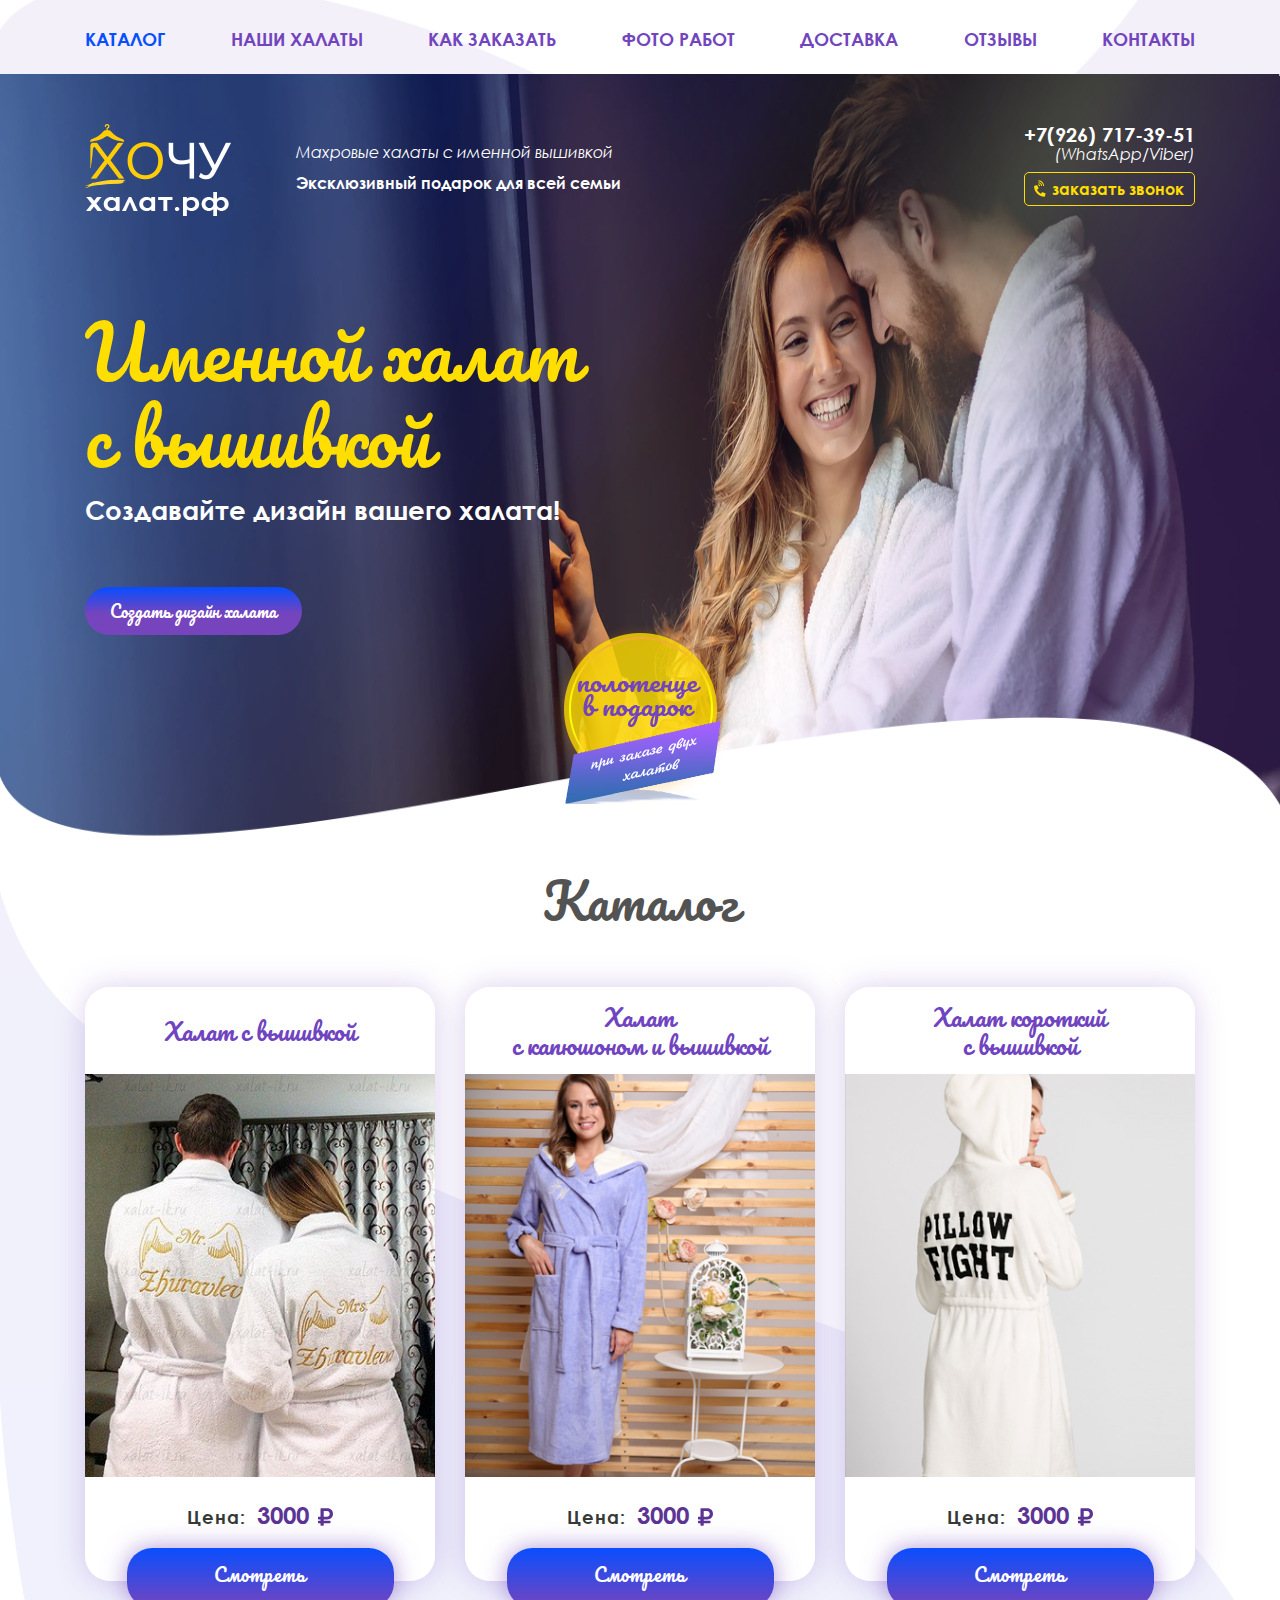
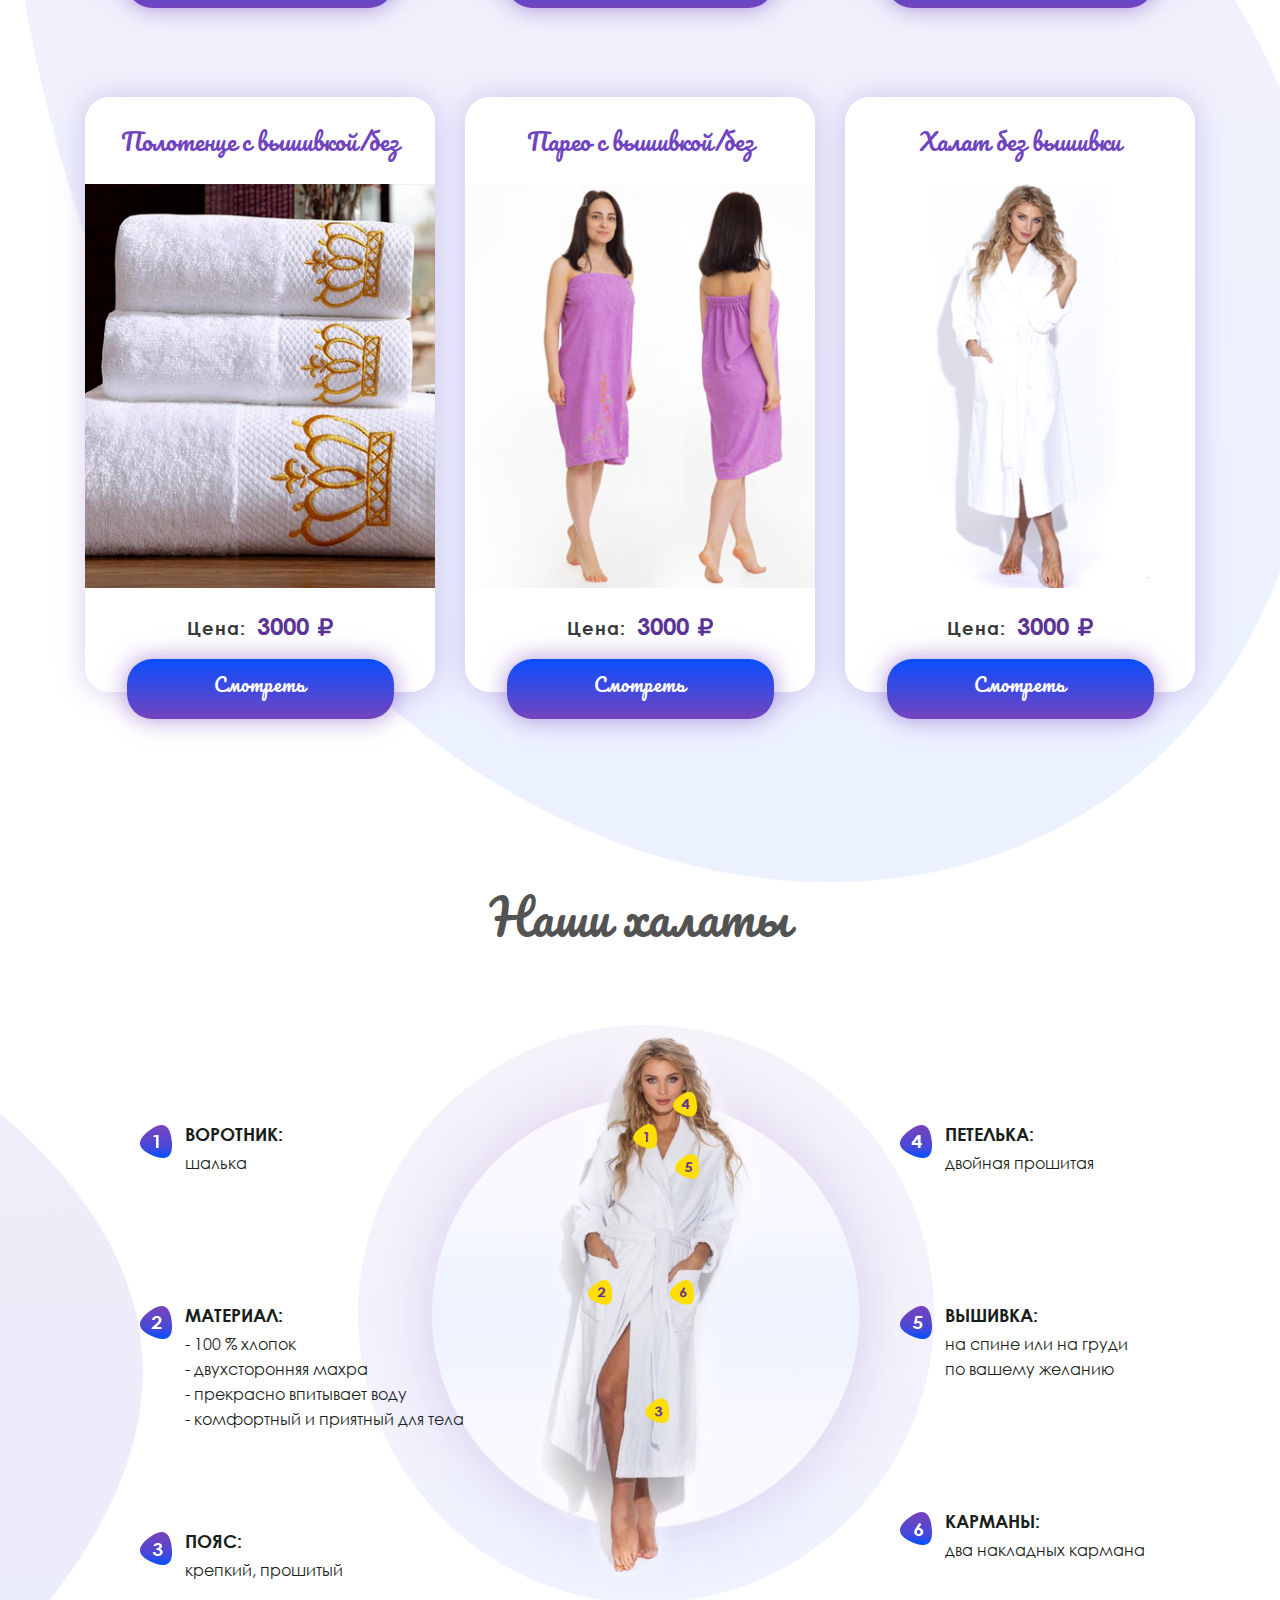
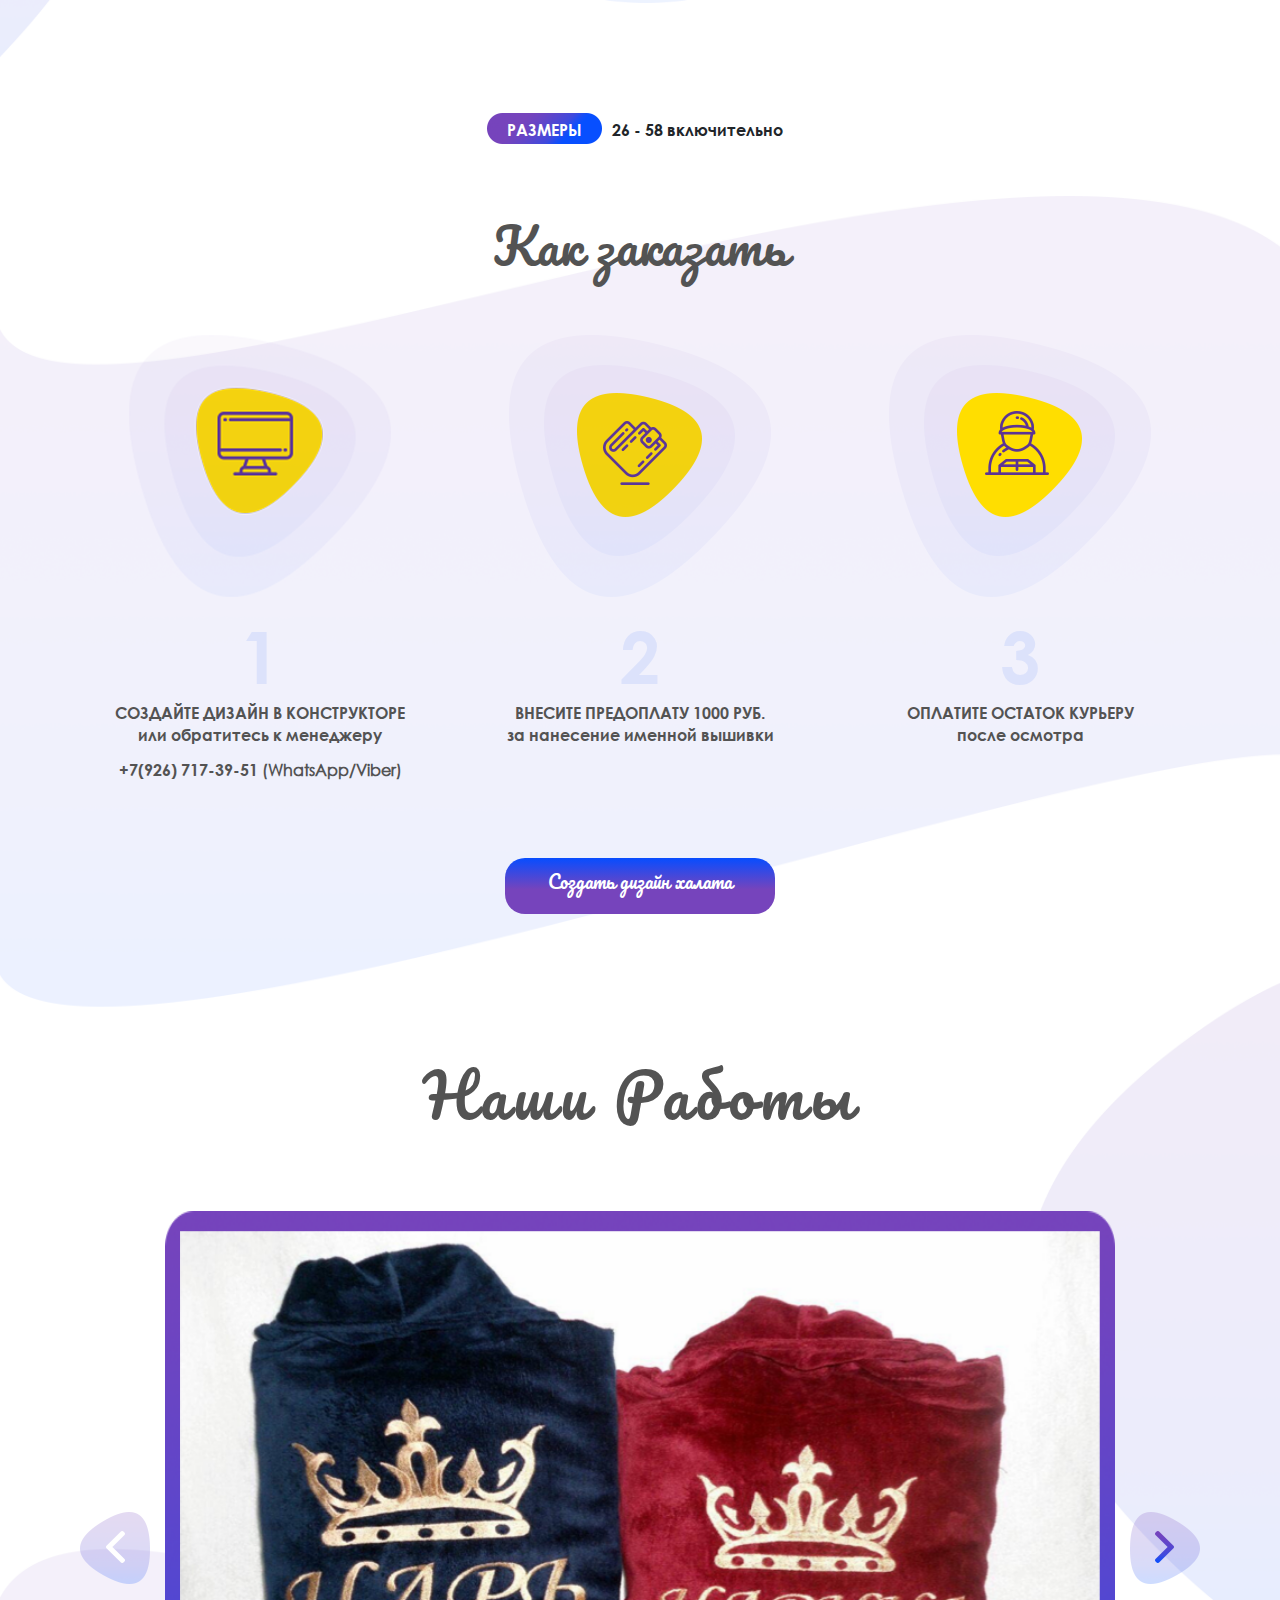
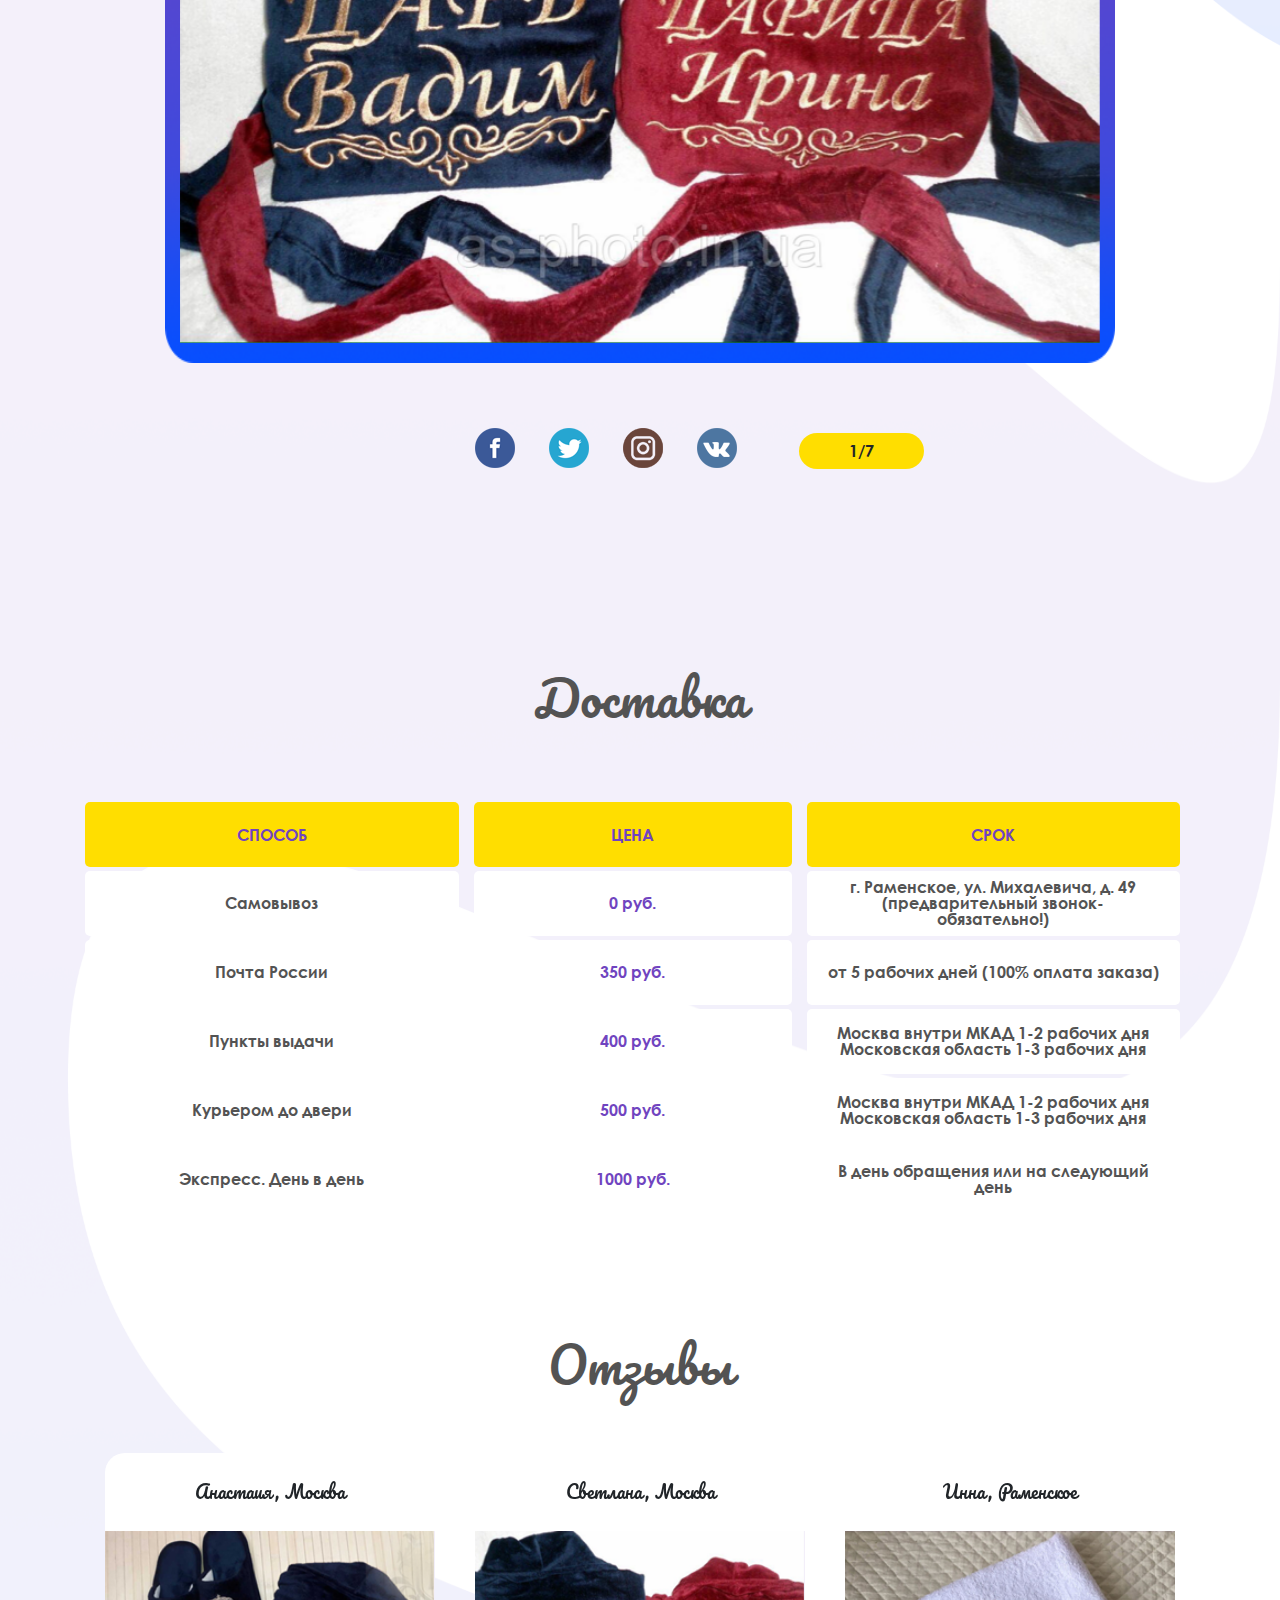
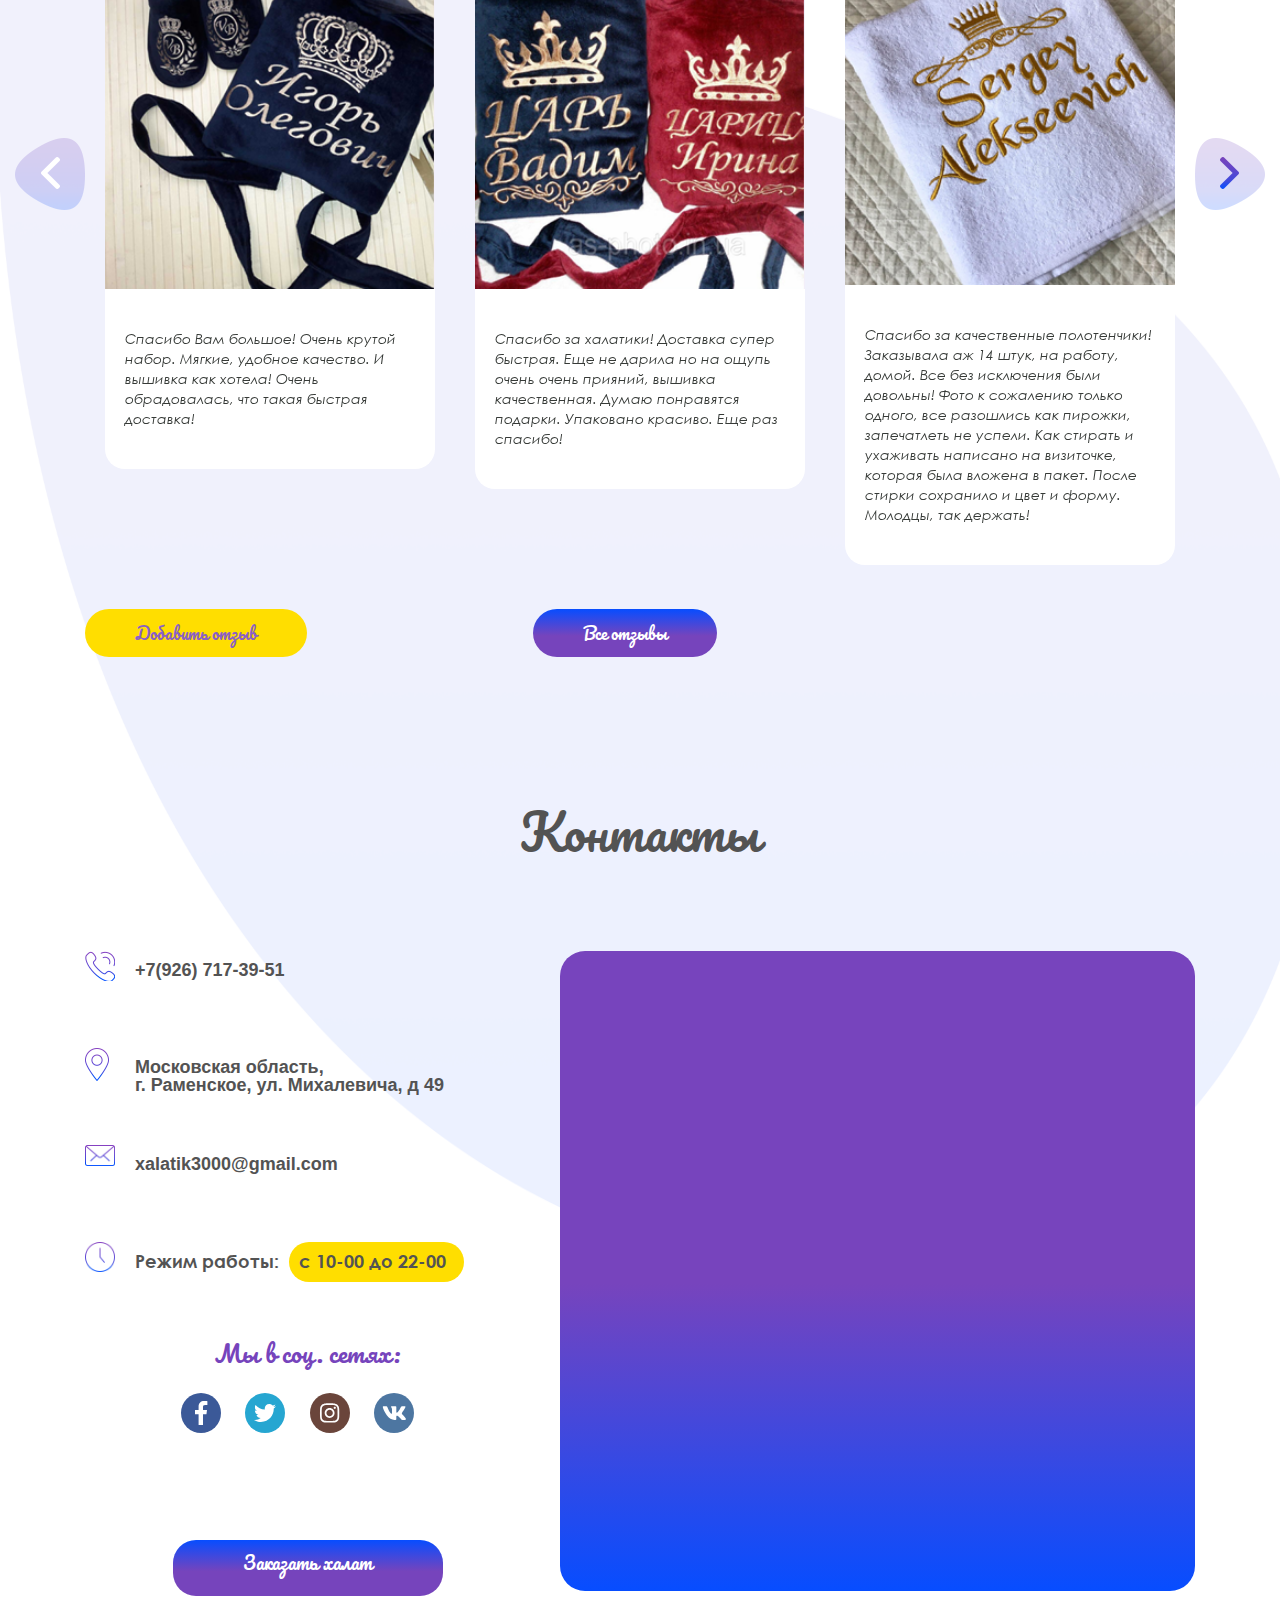
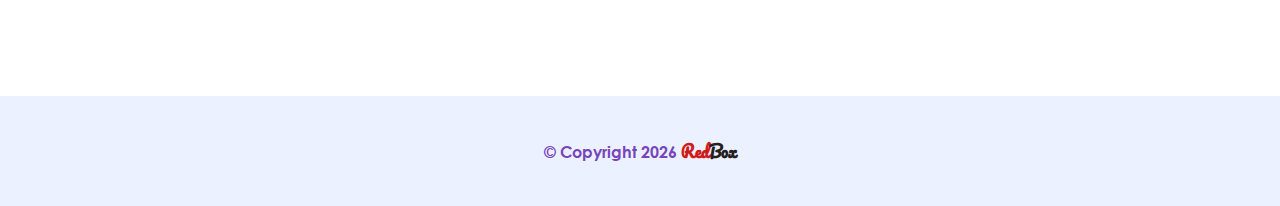
==== commit bcba02b3: "modalka_images_not_fixed" ====
--- a/index.html
+++ b/index.html
@@ -18,7 +18,26 @@
 </head>
 <body>
 <div class="main-page-wrapper">
-    <header id="header" class="header">
+        <header id="header" class="header ">
+            <div class="container">
+        <nav class="site-navigation">
+            <div class="mobile-menu">
+                <span class="mobile-burger"> <i class="fas fa-bars "></i></span>
+            </div>
+            <ul class="menu-list hide">
+                <li><a class="list-item active" href="">Каталог</a></li>
+                <li><a class="list-item" href="">Наши халаты</a></li>
+                <li><a class="list-item" href="">Как заказать</a></li>
+                <li><a class="list-item" href="">Фото работ</a></li>
+                <li><a class="list-item" href="">Доставка</a></li>
+                <li><a class="list-item" href="">Отзывы</a></li>
+                <li><a class="list-item" href="">Контакты</a></li>
+            </ul>
+        </nav>
+    </div>
+        </header>
+
+        <header id="header-move" class="header desktop-hide">
         <div class="container">
             <nav class="site-navigation">
                 <div class="mobile-menu">
@@ -37,7 +56,7 @@
         </div>
     </header>
 
-    <section class="intro">
+        <section class="intro">
         <div class="container">
             <div class="row">
                 <div class="col-lg-6 col-md-12 col-sm-12 intro-item-left">
@@ -74,549 +93,636 @@
         </div>
     </section>
 
-    <div class="main-div">
-        <section class="katalog">
-            <div class="container">
-                <h2 class="katalog_title">Каталог</h2>
-
-                <div class="products-catalog">
+        <div class="main-div">
+            <section id="basic-waypoint" class="katalog">
+                <div class="container">
+                    <h2 class="katalog_title">Каталог</h2>
+
+                    <div class="products-catalog">
+                        <div class="row">
+                            <div class="katalog_item col-lg-4 col-md-4 col-sm-6 col-12">
+                                <div class="katalog_item_shadow">
+
+                                    <div class="katalog_item_header">
+                                        <p class="katalog_item_header_title">Халат с вышивкой</p>
+                                    </div>
+                                    <div class="katalog_item_content">
+                                        <img class="katalog_item_content_img" src="img/katalog_img_1.png" alt="">
+                                    </div>
+                                    <div class="katalog_item_footer">
+                                        <p class="katalog_item_footer_price">
+                                            <span class="katalog_item_footer_price_text">Цена:</span>
+                                            <span class="katalog_item_footer_price_money">3000</span>
+                                            <i class="fas fa-ruble-sign katalog_item_footer_price_currency"></i>
+                                        </p>
+                                    </div>
+
+                                </div>
+
+                                <a class="katalog_item_footer_link" data-toggle="modal" data-target="#exampleModal"
+                                   href="#">Смотреть</a>
+                            </div>
+                            <div class="katalog_item col-lg-4 col-md-4 col-sm-6 col-12">
+                                <div class="katalog_item_shadow">
+
+                                    <div class="katalog_item_header">
+                                        <p class="katalog_item_header_title">Халат<br>с капюшоном и вышивкой</p>
+                                    </div>
+                                    <div class="katalog_item_content">
+                                        <img class="katalog_item_content_img" src="img/katalog_img_2.png" alt="">
+                                    </div>
+                                    <div class="katalog_item_footer">
+                                        <p class="katalog_item_footer_price">
+                                            <span class="katalog_item_footer_price_text">Цена:</span>
+                                            <span class="katalog_item_footer_price_money">3000</span>
+                                            <i class="fas fa-ruble-sign katalog_item_footer_price_currency"></i>
+                                        </p>
+                                    </div>
+
+                                </div>
+
+                                <a class="katalog_item_footer_link" data-toggle="modal" data-target="#exampleModal"
+                                   href="#">Смотреть</a>
+                            </div>
+                            <div class="katalog_item col-lg-4 col-md-4 col-sm-6 col-12">
+                                <div class="katalog_item_shadow">
+
+                                    <div class="katalog_item_header">
+                                        <p class="katalog_item_header_title">Халат короткий<br>с вышивкой</p>
+                                    </div>
+                                    <div class="katalog_item_content">
+                                        <img class="katalog_item_content_img" src="img/katalog_img_3.png" alt="">
+                                    </div>
+                                    <div class="katalog_item_footer">
+                                        <p class="katalog_item_footer_price">
+                                            <span class="katalog_item_footer_price_text">Цена:</span>
+                                            <span class="katalog_item_footer_price_money">3000</span>
+                                            <i class="fas fa-ruble-sign katalog_item_footer_price_currency"></i>
+                                        </p>
+                                    </div>
+
+                                </div>
+
+                                <a class="katalog_item_footer_link" data-toggle="modal" data-target="#exampleModal"
+                                   href="#">Смотреть</a>
+                            </div>
+                            <div class="katalog_item col-lg-4 col-md-4 col-sm-6 col-12">
+                                <div class="katalog_item_shadow">
+
+                                    <div class="katalog_item_header">
+                                        <p class="katalog_item_header_title">Полотенце с вышивкой/без</p>
+                                    </div>
+                                    <div class="katalog_item_content">
+                                        <img class="katalog_item_content_img" src="img/katalog_img_4.png" alt="">
+                                    </div>
+                                    <div class="katalog_item_footer">
+                                        <p class="katalog_item_footer_price">
+                                            <span class="katalog_item_footer_price_text">Цена:</span>
+                                            <span class="katalog_item_footer_price_money">3000</span>
+                                            <i class="fas fa-ruble-sign katalog_item_footer_price_currency"></i>
+                                        </p>
+                                    </div>
+
+                                </div>
+
+
+                                <a class="katalog_item_footer_link" data-toggle="modal" data-target="#exampleModal"
+                                   href="#">Смотреть</a>
+                            </div>
+                            <div class="katalog_item col-lg-4 col-md-4 col-sm-6 col-12">
+                                <div class="katalog_item_shadow">
+
+                                    <div class="katalog_item_header">
+                                        <p class="katalog_item_header_title">Парео с вышивкой/без</p>
+                                    </div>
+                                    <div class="katalog_item_content">
+                                        <img class="katalog_item_content_img" src="img/katalog_img_5.png" alt="">
+                                    </div>
+                                    <div class="katalog_item_footer">
+                                        <p class="katalog_item_footer_price">
+                                            <span class="katalog_item_footer_price_text">Цена:</span>
+                                            <span class="katalog_item_footer_price_money">3000</span>
+                                            <i class="fas fa-ruble-sign katalog_item_footer_price_currency"></i>
+                                        </p>
+                                    </div>
+
+                                </div>
+
+                                <a class="katalog_item_footer_link" data-toggle="modal" data-target="#exampleModal"
+                                   href="#">Смотреть</a>
+                            </div>
+                            <div class="katalog_item col-lg-4 col-md-4 col-sm-6 col-12">
+                                <div class="katalog_item_shadow">
+
+                                    <div class="katalog_item_header">
+                                        <p class="katalog_item_header_title">Халат без вышивки</p>
+                                    </div>
+                                    <div class="katalog_item_content">
+                                        <img class="katalog_item_content_img" src="img/katalog_img_6.png" alt="">
+                                    </div>
+                                    <div class="katalog_item_footer">
+                                        <p class="katalog_item_footer_price">
+                                            <span class="katalog_item_footer_price_text">Цена:</span>
+                                            <span class="katalog_item_footer_price_money">3000</span>
+                                            <i class="fas fa-ruble-sign katalog_item_footer_price_currency"></i>
+                                        </p>
+                                    </div>
+
+                                </div>
+
+                                <a class="katalog_item_footer_link" data-toggle="modal" data-target="#exampleModal"
+                                   href="#">Смотреть</a>
+                            </div>
+                        </div>
+                    </div>
+
+                </div>
+            </section>
+
+            <section class="our-xalats">
+                <div class="container">
+                    <h2 class="caption our-xalats-header">Наши халаты</h2>
                     <div class="row">
-                        <div class="katalog_item col-lg-4 col-md-4 col-sm-6 col-12">
-                            <div class="katalog_item_shadow">
-
-                                <div class="katalog_item_header">
-                                    <p class="katalog_item_header_title">Халат с вышивкой</p>
-                                </div>
-                                <div class="katalog_item_content">
-                                    <img class="katalog_item_content_img" src="img/katalog_img_1.png" alt="">
-                                </div>
-                                <div class="katalog_item_footer">
-                                    <p class="katalog_item_footer_price">
-                                        <span class="katalog_item_footer_price_text">Цена:</span>
-                                        <span class="katalog_item_footer_price_money">3000</span>
-                                        <i class="fas fa-ruble-sign katalog_item_footer_price_currency"></i>
-                                    </p>
-                                </div>
-
-                            </div>
-
-                            <a class="katalog_item_footer_link" data-toggle="modal" data-target="#exampleModal"
-                               href="#">Смотреть</a>
-                        </div>
-                        <div class="katalog_item col-lg-4 col-md-4 col-sm-6 col-12">
-                            <div class="katalog_item_shadow">
-
-                                <div class="katalog_item_header">
-                                    <p class="katalog_item_header_title">Халат<br>с капюшоном и вышивкой</p>
-                                </div>
-                                <div class="katalog_item_content">
-                                    <img class="katalog_item_content_img" src="img/katalog_img_2.png" alt="">
-                                </div>
-                                <div class="katalog_item_footer">
-                                    <p class="katalog_item_footer_price">
-                                        <span class="katalog_item_footer_price_text">Цена:</span>
-                                        <span class="katalog_item_footer_price_money">3000</span>
-                                        <i class="fas fa-ruble-sign katalog_item_footer_price_currency"></i>
-                                    </p>
-                                </div>
-
-                            </div>
-
-                            <a class="katalog_item_footer_link" data-toggle="modal" data-target="#exampleModal"
-                               href="#">Смотреть</a>
-                        </div>
-                        <div class="katalog_item col-lg-4 col-md-4 col-sm-6 col-12">
-                            <div class="katalog_item_shadow">
-
-                                <div class="katalog_item_header">
-                                    <p class="katalog_item_header_title">Халат короткий<br>с вышивкой</p>
-                                </div>
-                                <div class="katalog_item_content">
-                                    <img class="katalog_item_content_img" src="img/katalog_img_3.png" alt="">
-                                </div>
-                                <div class="katalog_item_footer">
-                                    <p class="katalog_item_footer_price">
-                                        <span class="katalog_item_footer_price_text">Цена:</span>
-                                        <span class="katalog_item_footer_price_money">3000</span>
-                                        <i class="fas fa-ruble-sign katalog_item_footer_price_currency"></i>
-                                    </p>
-                                </div>
-
-                            </div>
-
-                            <a class="katalog_item_footer_link" data-toggle="modal" data-target="#exampleModal"
-                               href="#">Смотреть</a>
-                        </div>
-                        <div class="katalog_item col-lg-4 col-md-4 col-sm-6 col-12">
-                            <div class="katalog_item_shadow">
-
-                                <div class="katalog_item_header">
-                                    <p class="katalog_item_header_title">Полотенце с вышивкой/без</p>
-                                </div>
-                                <div class="katalog_item_content">
-                                    <img class="katalog_item_content_img" src="img/katalog_img_4.png" alt="">
-                                </div>
-                                <div class="katalog_item_footer">
-                                    <p class="katalog_item_footer_price">
-                                        <span class="katalog_item_footer_price_text">Цена:</span>
-                                        <span class="katalog_item_footer_price_money">3000</span>
-                                        <i class="fas fa-ruble-sign katalog_item_footer_price_currency"></i>
-                                    </p>
-                                </div>
-
-                            </div>
-
-
-                            <a class="katalog_item_footer_link" data-toggle="modal" data-target="#exampleModal"
-                               href="#">Смотреть</a>
-                        </div>
-                        <div class="katalog_item col-lg-4 col-md-4 col-sm-6 col-12">
-                            <div class="katalog_item_shadow">
-
-                                <div class="katalog_item_header">
-                                    <p class="katalog_item_header_title">Парео с вышивкой/без</p>
-                                </div>
-                                <div class="katalog_item_content">
-                                    <img class="katalog_item_content_img" src="img/katalog_img_5.png" alt="">
-                                </div>
-                                <div class="katalog_item_footer">
-                                    <p class="katalog_item_footer_price">
-                                        <span class="katalog_item_footer_price_text">Цена:</span>
-                                        <span class="katalog_item_footer_price_money">3000</span>
-                                        <i class="fas fa-ruble-sign katalog_item_footer_price_currency"></i>
-                                    </p>
-                                </div>
-
-                            </div>
-
-                            <a class="katalog_item_footer_link" data-toggle="modal" data-target="#exampleModal"
-                               href="#">Смотреть</a>
-                        </div>
-                        <div class="katalog_item col-lg-4 col-md-4 col-sm-6 col-12">
-                            <div class="katalog_item_shadow">
-
-                                <div class="katalog_item_header">
-                                    <p class="katalog_item_header_title">Халат без вышивки</p>
-                                </div>
-                                <div class="katalog_item_content">
-                                    <img class="katalog_item_content_img" src="img/katalog_img_6.png" alt="">
-                                </div>
-                                <div class="katalog_item_footer">
-                                    <p class="katalog_item_footer_price">
-                                        <span class="katalog_item_footer_price_text">Цена:</span>
-                                        <span class="katalog_item_footer_price_money">3000</span>
-                                        <i class="fas fa-ruble-sign katalog_item_footer_price_currency"></i>
-                                    </p>
-                                </div>
-
-                            </div>
-
-                            <a class="katalog_item_footer_link" data-toggle="modal" data-target="#exampleModal"
-                               href="#">Смотреть</a>
-                        </div>
-                    </div>
-                </div>
-
-            </div>
-        </section>
-
-        <section class="our-xalats">
-            <div class="container">
-                <h2 class="caption">Наши халаты</h2>
-                <div class="row">
-                    <div class="col-sm-12 col-md-4 col-lg-4 col-xl-4 camel">
-                        <div class="col-sm-12 col-md-12 col-lg-12 col-xl-12">
-                            <div class="features">
-                                <img src="./img/our_xalats/blue/blue_1.png" alt="">
-                                <div class="xalats_info">
-                                    <span class="xalats_sub_title">ВОРОТНИК:</span>
-                                    <p class="xalats_deskription xal-descr-left xal-descr-left-1">шалька</p>
-                                </div>
-                            </div>
-                            <div class="features mat_pad">
-                                <img src="./img/our_xalats/blue/blue_2.png" alt="">
-                                <div class="xalats_info">
-                                    <span class="xalats_sub_title">МАТЕРИАЛ:</span>
-                                    <p class="xalats_deskription xal-descr-left xal-descr-left-2">- 100 % хлопок <br>
-                                        - двухсторонняя махра <br>
-                                        - прекрасно впитывает воду <br>
-                                        - комфортный и приятный для тела</p>
-                                </div>
-                            </div>
-                            <div class="features">
-                                <img src="./img/our_xalats/blue/blue_3.png" alt="">
-                                <div class="xalats_info">
-                                    <span class="xalats_sub_title">ПОЯС:</span>
-                                    <p class="xalats_deskription xal-descr-left xal-descr-left-3">крепкий, прошитый</p>
-                                </div>
-                            </div>
-                        </div>
-                    </div>
-
-                    <div class="col-sm-12 col-md-4 col-lg-4 col-xl-4">
-                        <!--<img class="center-woman" src="./img/our_xalats/woman.jpg" alt="">-->
-                    </div>
-
-                    <div class="col-sm-12 col-md-4 col-lg-4 col-xl-4 camel">
-                        <div class="col-sm-12 col-md-12  col-lg-12 col-xl-12">
-                            <div class="features">
-                                <img src="./img/our_xalats/blue/blue_4.png" alt="">
-                                <div class="xalats_info">
-                                    <span class="xalats_sub_title">ПЕТЕЛЬКА:</span>
-                                    <p class="xalats_deskription xal-descr-right xal-descr-right-1">двойная прошитая</p>
-                                </div>
-                            </div>
-                            <div class="features">
-                                <img src="./img/our_xalats/blue/blue_5.png" alt="">
-                                <div class="xalats_info">
-                                    <span class="xalats_sub_title">ВЫШИВКА:</span>
-                                    <p class="xalats_deskription xal-descr-right xal-descr-right-2">на спине или на
-                                        груди <br>
-                                        по вашему желанию</p>
-                                </div>
-                            </div>
-                            <div class="features">
-                                <img src="./img/our_xalats/blue/blue_6.png" alt="">
-                                <div class="xalats_info">
-                                    <span class="xalats_sub_title">КАРМАНЫ:</span>
-                                    <p class="xalats_deskription xal-descr-right xal-descr-right-3">два накладных
-                                        кармана</p>
-                                </div>
-                            </div>
-                        </div>
-                    </div>
-                    <img class="circle-img" src="./img/our_xalats/wom_back.png" alt="">
-                    <div class="col-xs-12 col-xl-12 razmer-block">
-                        <div class="btn-razmer">
-                            <p class="razmer">РАЗМЕРЫ</p>
-                        </div>
-                        <p class="razmer-vkl">26 - 58 включительно</p>
-                    </div>
-                </div>
-            </div>
-        </section>
-
-        <section class="how-order">
-            <div class="container">
-
-                <div class="how-order-background-left">
-                    <a href="#"><img src="img/how_order_girl.png"></a>
-                </div>
-
-                <div class="how-order-background-right">
-                    <a href="#"><img src="img/how_order_guy.png"></a>
-                </div>
-
-                <h2>Как заказать</h2>
-
-                <div class="row">
-
-                    <div class="col-lg-4 how-order-item">
-                        <div class="how-order-item-img">
-                            <a href="#"><img src="img/how_order_shape1.png"></a>
-
-                            <div class="how-order-item-img-hover">
-                                <a href="#"><img src="img/how_order_shape1_hover.png"></a>
-                            </div>
-
-                        </div>
-
-                        <p class="how-order-item-head">1</p>
-                        <p class="how-order-item-description">
-                            <span class="how-order-purple">
-                                СОЗДАЙТЕ ДИЗАЙН В КОНСТРУКТОРЕ
-                            </span>
-                            <br>
-                            или обратитесь к менеджеру
-                        </p>
-                        <p class="how-order-item-contact">+7(926) 717-39-51
-                            <span class="how-order-item-contact-regular">(WhatsApp/Viber)</span>
-                        </p>
-                    </div>
-
-                    <div class="col-lg-4 how-order-item">
-                        <div class="how-order-item-img">
-                            <a href="#"><img src="img/how_order_shape2.png"></a>
-
-                            <div class="how-order-item-img-hover">
-                                <a href="#"><img src="img/how_order_shape2_hover.png"></a>
-                            </div>
-
-                        </div>
-
-                        <p class="how-order-item-head">2</p>
-                        <p class="how-order-item-description">
-                            <span class="how-order-purple">
-                                ВНЕСИТЕ ПРЕДОПЛАТУ 1000 РУБ.
-                            </span>
-                            <br>
-                            за нанесение именной вышивки
-                        </p>
-                    </div>
-
-                    <div class="col-lg-4 how-order-item">
-                        <div class="how-order-item-img">
-                            <a href="#"><img src="img/how_order_shape3.png"></a>
-
-                            <div class="how-order-item-img-hover">
-                                <a href="#"><img src="img/how_order_shape3_hover.png"></a>
-                            </div>
-
-                        </div>
-
-                        <p class="how-order-item-head">3</p>
-                        <p class="how-order-item-description">
-                            <span class="how-order-purple">
-                                ОПЛАТИТЕ ОСТАТОК КУРЬЕРУ
-                            </span>
-                            <br>
-                            после осмотра
-                        </p>
-                    </div>
-
-                    <div class="col-lg-12 how-order-button">
-                        <a href="constructor.html"><span class="order-button">Создать дизайн халата</span></a>
-                    </div>
-                </div>
-            </div>
-        </section>
-
-        <section class="our-works">
-
-            <div class="container">
-
-
-                <h2 id="ourText"> Наши Работы</h2>
-                <div class="row">
-                    <div class="owl-carousel picture wrapper-owl-carousel col-md-10">
-                        <div><img src="img/car.png"></div>
-                        <div> 2</div>
-                        <div> 3</div>
-                        <div> 4</div>
-                        <div> 5</div>
-                        <div> 6</div>
-                        <div> 7</div>
-                    </div>
-
-
-                    <div class="social-picture col-md-8">
-                        <span> <a href="#"><img src="img/facebook.png"> </a></span>
-                        <span> <a href="#"><img src="img/twitter.png"> </a> </span>
-                        <span> <a href="#"><img src="img/instagram.png"> </a></span>
-                        <span><a href="#"> <img src="img/vk.png"> </a></span>
-
-                    </div>
-
-
-                    <div class="count-span col-md-4">
-                        <p id="calculate"><span class="current">1</span>/<span class="all-position"> 25</span></p>
-                    </div>
-
-                </div>
-            </div>
-        </section>
-
-        <section class="delivery">
-            <div class="container">
-                <div class="row">
-                    <div class="col-md-12">
-                        <h2>
-                            Доставка
-                        </h2>
-                    </div>
-                </div>
-
-                <div class="wrapper-delivery-content">
+                        <div class="col-sm-12 col-md-4 col-lg-4 col-xl-4 camel">
+                            <div class="col-sm-12 col-md-12 col-lg-12 col-xl-12">
+                                <div class="features">
+                                    <img src="./img/our_xalats/blue/blue_1.png" alt="">
+                                    <div class="xalats_info">
+                                        <span class="xalats_sub_title">ВОРОТНИК:</span>
+                                        <p class="xalats_deskription xal-descr-left xal-descr-left-1">шалька</p>
+                                    </div>
+                                </div>
+                                <div class="features mat_pad">
+                                    <img src="./img/our_xalats/blue/blue_2.png" alt="">
+                                    <div class="xalats_info">
+                                        <span class="xalats_sub_title">МАТЕРИАЛ:</span>
+                                        <p class="xalats_deskription xal-descr-left xal-descr-left-2">- 100 % хлопок <br>
+                                            - двухсторонняя махра <br>
+                                            - прекрасно впитывает воду <br>
+                                            - комфортный и приятный для тела</p>
+                                    </div>
+                                </div>
+                                <div class="features">
+                                    <img src="./img/our_xalats/blue/blue_3.png" alt="">
+                                    <div class="xalats_info">
+                                        <span class="xalats_sub_title">ПОЯС:</span>
+                                        <p class="xalats_deskription xal-descr-left xal-descr-left-3">крепкий, прошитый</p>
+                                    </div>
+                                </div>
+                            </div>
+                        </div>
+
+                        <div class="col-sm-12 col-md-4 col-lg-4 col-xl-4">
+                            <!--<img class="center-woman" src="./img/our_xalats/woman.jpg" alt="">-->
+                        </div>
+
+                        <div class="col-sm-12 col-md-4 col-lg-4 col-xl-4 camel">
+                            <div class="col-sm-12 col-md-12  col-lg-12 col-xl-12">
+                                <div class="features">
+                                    <img src="./img/our_xalats/blue/blue_4.png" alt="">
+                                    <div class="xalats_info">
+                                        <span class="xalats_sub_title">ПЕТЕЛЬКА:</span>
+                                        <p class="xalats_deskription xal-descr-right xal-descr-right-1">двойная прошитая</p>
+                                    </div>
+                                </div>
+                                <div class="features">
+                                    <img src="./img/our_xalats/blue/blue_5.png" alt="">
+                                    <div class="xalats_info">
+                                        <span class="xalats_sub_title">ВЫШИВКА:</span>
+                                        <p class="xalats_deskription xal-descr-right xal-descr-right-2">на спине или на
+                                            груди <br>
+                                            по вашему желанию</p>
+                                    </div>
+                                </div>
+                                <div class="features">
+                                    <img src="./img/our_xalats/blue/blue_6.png" alt="">
+                                    <div class="xalats_info">
+                                        <span class="xalats_sub_title">КАРМАНЫ:</span>
+                                        <p class="xalats_deskription xal-descr-right xal-descr-right-3">два накладных
+                                            кармана</p>
+                                    </div>
+                                </div>
+                            </div>
+                        </div>
+                        <img class="circle-img" src="./img/our_xalats/wom_back.png" alt="">
+                        <div class="col-xs-12 col-xl-12 razmer-block">
+                            <div class="btn-razmer">
+                                <p class="razmer">РАЗМЕРЫ</p>
+                            </div>
+                            <p class="razmer-vkl">26 - 58 включительно</p>
+                        </div>
+                    </div>
+                </div>
+            </section>
+
+            <section class="how-order">
+                <div class="container">
+
+                    <div class="how-order-background-left">
+                        <a href="#"><img src="img/how_order_girl.png"></a>
+                    </div>
+
+                    <div class="how-order-background-right">
+                        <a href="#"><img src="img/how_order_guy.png"></a>
+                    </div>
+
+                    <h2>Как заказать</h2>
+
+                    <div class="row">
+
+                        <div class="col-lg-4 how-order-item">
+                            <div class="how-order-item-img">
+                                <a href="#"><img src="img/how_order_shape1.png"></a>
+
+                                <div class="how-order-item-img-hover">
+                                    <a href="#"><img src="img/how_order_shape1_hover.png"></a>
+                                </div>
+
+                            </div>
+
+                            <p class="how-order-item-head">1</p>
+                            <p class="how-order-item-description">
+                                <span class="how-order-purple">
+                                    СОЗДАЙТЕ ДИЗАЙН В КОНСТРУКТОРЕ
+                                </span>
+                                <br>
+                                или обратитесь к менеджеру
+                            </p>
+                            <p class="how-order-item-contact">+7(926) 717-39-51
+                                <span class="how-order-item-contact-regular">(WhatsApp/Viber)</span>
+                            </p>
+                        </div>
+
+                        <div class="col-lg-4 how-order-item">
+                            <div class="how-order-item-img">
+                                <a href="#"><img src="img/how_order_shape2.png"></a>
+
+                                <div class="how-order-item-img-hover">
+                                    <a href="#"><img src="img/how_order_shape2_hover.png"></a>
+                                </div>
+
+                            </div>
+
+                            <p class="how-order-item-head">2</p>
+                            <p class="how-order-item-description">
+                                <span class="how-order-purple">
+                                    ВНЕСИТЕ ПРЕДОПЛАТУ 1000 РУБ.
+                                </span>
+                                <br>
+                                за нанесение именной вышивки
+                            </p>
+                        </div>
+
+                        <div class="col-lg-4 how-order-item">
+                            <div class="how-order-item-img">
+                                <a href="#"><img src="img/how_order_shape3.png"></a>
+
+                                <div class="how-order-item-img-hover">
+                                    <a href="#"><img src="img/how_order_shape3_hover.png"></a>
+                                </div>
+
+                            </div>
+
+                            <p class="how-order-item-head">3</p>
+                            <p class="how-order-item-description">
+                                <span class="how-order-purple">
+                                    ОПЛАТИТЕ ОСТАТОК КУРЬЕРУ
+                                </span>
+                                <br>
+                                после осмотра
+                            </p>
+                        </div>
+
+                        <div class="col-lg-12 how-order-button">
+                            <a href="constructor.html"><span class="order-button">Создать дизайн халата</span></a>
+                        </div>
+                    </div>
+                </div>
+            </section>
+
+            <section class="our-works">
+
+                <div class="container">
+
+
+                    <h2 id="ourText"> Наши Работы</h2>
+                    <div class="row">
+                        <div class="owl-carousel picture wrapper-owl-carousel col-md-10">
+                            <div><img src="img/car.png"></div>
+                            <div> 2</div>
+                            <div> 3</div>
+                            <div> 4</div>
+                            <div> 5</div>
+                            <div> 6</div>
+                            <div> 7</div>
+                        </div>
+
+
+                        <div class="social-picture col-md-8">
+                            <span> <a href="#"><img src="img/facebook.png"> </a></span>
+                            <span> <a href="#"><img src="img/twitter.png"> </a> </span>
+                            <span> <a href="#"><img src="img/instagram.png"> </a></span>
+                            <span><a href="#"> <img src="img/vk.png"> </a></span>
+
+                        </div>
+
+
+                        <div class="count-span col-md-4">
+                            <p id="calculate"><span class="current">1</span>/<span class="all-position"> 25</span></p>
+                        </div>
+
+                    </div>
+                </div>
+            </section>
+
+            <section class="delivery">
+                <div class="container">
                     <div class="row">
                         <div class="col-md-12">
-                            <div class="wrapper-method">
-                                <div class="method-item method-title">
-                                    <p>
-                                        СПОСОБ
-                                    </p>
-                                </div>
-                                <div class="method-item">
-                                    <p class="method-text">Самовывоз</p>
-                                </div>
-                                <div class="method-item">
-                                    <p class="method-text">Почта России</p>
-                                </div>
-                                <div class="method-item">
-                                    <p class="method-text">Пункты выдачи</p>
-                                </div>
-                                <div class="method-item">
-                                    <p class="method-text">Курьером до двери</p>
-                                </div>
-                                <div class="method-item">
-                                    <p class="method-text">Экспресс. День в день</p>
-                                </div>
-                            </div>
-
-                            <div class="wrapper-price">
-                                <div class="method-item method-title">
-                                    <p>
-                                        ЦЕНА
-                                    </p>
-                                </div>
-                                <div class="method-item">
-                                    <p class="price-text">0 руб.</p>
-                                </div>
-                                <div class="method-item">
-                                    <p class="price-text">350 руб.</p>
-                                </div>
-                                <div class="method-item">
-                                    <p class="price-text">400 руб.</p>
-                                </div>
-                                <div class="method-item">
-                                    <p class="price-text">500 руб.</p>
-                                </div>
-                                <div class="method-item">
-                                    <p class="price-text">1000 руб.</p>
-                                </div>
-                            </div>
-
-                            <div class="wrapper-term">
-                                <div class="method-item method-title">
-                                    <p>
-                                        СРОК
-                                    </p>
-                                </div>
-                                <div class="method-item">
-                                    <p class="term-text">
-                                        г. Раменское, ул. Михалевича, д. 49
-                                        (предварительный звонок-обязательно!)
-                                    </p>
-                                </div>
-                                <div class="method-item">
-                                    <p class="term-text">
-                                        от 5 рабочих дней (100% оплата заказа)
-                                    </p>
-                                </div>
-                                <div class="method-item">
-                                    <p class="term-text">
-                                        Москва внутри МКАД 1-2 рабочих дня
-                                        Московская область 1-3 рабочих дня
-                                    </p>
-                                </div>
-                                <div class="method-item">
-                                    <p class="term-text">
-                                        Москва внутри МКАД 1-2 рабочих дня
-                                        Московская область 1-3 рабочих дня
-                                    </p>
-                                </div>
-                                <div class="method-item">
-                                    <p class="term-text">
-                                        В день обращения или на следующий день
-                                    </p>
-                                </div>
-                            </div>
-                        </div>
-                    </div>
-                </div>
-            </div>
-        </section>
-
-        <section class="reviews">
-            <div class="container">
-
-            </div>
-        </section>
-
-        <section class="contacts">
-            <div class="container">
-                <div class="row">
-                    <div class="col-md-12">
-                        <h2>
-                            Контакты
-                        </h2>
-                    </div>
-                </div>
-
-                <div class="wrapper-all-contacts">
+                            <h2>
+                                Доставка
+                            </h2>
+                        </div>
+                    </div>
+
+                    <div class="wrapper-delivery-content">
+                        <div class="row">
+                            <div class="col-md-12">
+                                <div class="wrapper-method">
+                                    <div class="method-item method-title">
+                                        <p>
+                                            СПОСОБ
+                                        </p>
+                                    </div>
+                                    <div class="method-item">
+                                        <p class="method-text">Самовывоз</p>
+                                    </div>
+                                    <div class="method-item">
+                                        <p class="method-text">Почта России</p>
+                                    </div>
+                                    <div class="method-item">
+                                        <p class="method-text">Пункты выдачи</p>
+                                    </div>
+                                    <div class="method-item">
+                                        <p class="method-text">Курьером до двери</p>
+                                    </div>
+                                    <div class="method-item">
+                                        <p class="method-text">Экспресс. День в день</p>
+                                    </div>
+                                </div>
+
+                                <div class="wrapper-price">
+                                    <div class="method-item method-title">
+                                        <p>
+                                            ЦЕНА
+                                        </p>
+                                    </div>
+                                    <div class="method-item">
+                                        <p class="price-text">0 руб.</p>
+                                    </div>
+                                    <div class="method-item">
+                                        <p class="price-text">350 руб.</p>
+                                    </div>
+                                    <div class="method-item">
+                                        <p class="price-text">400 руб.</p>
+                                    </div>
+                                    <div class="method-item">
+                                        <p class="price-text">500 руб.</p>
+                                    </div>
+                                    <div class="method-item">
+                                        <p class="price-text">1000 руб.</p>
+                                    </div>
+                                </div>
+
+                                <div class="wrapper-term">
+                                    <div class="method-item method-title">
+                                        <p>
+                                            СРОК
+                                        </p>
+                                    </div>
+                                    <div class="method-item">
+                                        <p class="term-text">
+                                            г. Раменское, ул. Михалевича, д. 49
+                                            (предварительный звонок-обязательно!)
+                                        </p>
+                                    </div>
+                                    <div class="method-item">
+                                        <p class="term-text">
+                                            от 5 рабочих дней (100% оплата заказа)
+                                        </p>
+                                    </div>
+                                    <div class="method-item">
+                                        <p class="term-text">
+                                            Москва внутри МКАД 1-2 рабочих дня
+                                            Московская область 1-3 рабочих дня
+                                        </p>
+                                    </div>
+                                    <div class="method-item">
+                                        <p class="term-text">
+                                            Москва внутри МКАД 1-2 рабочих дня
+                                            Московская область 1-3 рабочих дня
+                                        </p>
+                                    </div>
+                                    <div class="method-item">
+                                        <p class="term-text">
+                                            В день обращения или на следующий день
+                                        </p>
+                                    </div>
+                                </div>
+                            </div>
+                        </div>
+                    </div>
+                </div>
+            </section>
+
+            <section class="reviews">
+                <div class="container">
+                    <h2 class="reviews_title">Отзывы</h2>
+
+                    <div class="owl-carousel reviews-carosel">
+                        <div>
+                            <p class="review-header">Анастаия, Москва
+                            </p>
+                            <img src="img/slider-image-one.png">
+                            <p class="reviews-body">
+                                Спасибо Вам большое! Очень крутой набор. Мягкие, удобное качество. И вышивка как хотела! Очень обрадовалась, что такая быстрая доставка!
+                            </p>
+                        </div>
+                        <div>
+                            <p class="review-header">Светлана, Москва
+
+                            </p>
+                            <img src="img/slider-image-three.png">
+                            <p class="reviews-body">
+                                Спасибо за халатики! Доставка супер быстрая. Еще не дарила но на ощупь очень очень прияний, вышивка качественная. Думаю понравятся подарки. Упаковано красиво. Еще раз спасибо!
+                            </p>
+                        </div>
+                        <div>
+                            <p class="review-header">Инна, Раменское
+                            </p>
+                            <img src="img/slider-image-two.png">
+                            <p class="reviews-body">
+                                Спасибо за качественные полотенчики!Заказывала аж 14 штук, на работу, домой. Все без исключения были довольны!
+                                Фото к сожалению только одного, все разошлись как пирожки, запечатлеть не успели. Как стирать и ухаживать написано на визиточке, которая была вложена в пакет. После стирки сохранило и цвет и форму. Молодцы, так держать!
+
+                            </p>
+                        </div>
+                        <div>
+                            <p class="review-header">Анастаия, Москва
+                            </p>
+                            <img src="img/slider-image-one.png">
+                            <p class="reviews-body">
+                                Спасибо Вам большое! Очень крутой набор. Мягкие, удобное качество. И вышивка как хотела! Очень обрадовалась, что такая быстрая доставка!
+                            </p>
+                        </div>
+                        <div>
+                            <p class="review-header">Светлана, Москва
+
+                            </p>
+                            <img src="img/slider-image-three.png">
+                            <p class="reviews-body">
+                                Спасибо за халатики! Доставка супер быстрая. Еще не дарила но на ощупь очень очень прияний, вышивка качественная. Думаю понравятся подарки. Упаковано красиво. Еще раз спасибо!
+                            </p>
+                        </div>
+                        <div>
+                            <p class="review-header">Инна, Раменское
+                            </p>
+                            <img src="img/slider-image-two.png">
+                            <p class="reviews-body">
+                                Спасибо за качественные полотенчики!Заказывала аж 14 штук, на работу, домой. Все без исключения были довольны!
+                                Фото к сожалению только одного, все разошлись как пирожки, запечатлеть не успели. Как стирать и ухаживать написано на визиточке, которая была вложена в пакет. После стирки сохранило и цвет и форму. Молодцы, так держать!
+
+                            </p>
+                        </div>
+                        <div>
+                            <p class="review-header">Анастаия, Москва
+                            </p>
+                            <img src="img/slider-image-one.png">
+                            <p class="reviews-body">
+                                Спасибо Вам большое! Очень крутой набор. Мягкие, удобное качество. И вышивка как хотела! Очень обрадовалась, что такая быстрая доставка!
+                            </p>
+                        </div>
+                        <div>
+                            <p class="review-header">Светлана, Москва
+
+                            </p>
+                            <img src="img/slider-image-three.png">
+                            <p class="reviews-body">
+                                Спасибо за халатики! Доставка супер быстрая. Еще не дарила но на ощупь очень очень прияний, вышивка качественная. Думаю понравятся подарки. Упаковано красиво. Еще раз спасибо!
+                            </p>
+                        </div>
+                        <div>
+                            <p class="review-header">Инна, Раменское
+                            </p>
+                            <img src="img/slider-image-two.png">
+                            <p class="reviews-body">
+                                Спасибо за качественные полотенчики!Заказывала аж 14 штук, на работу, домой. Все без исключения были довольны!
+                                Фото к сожалению только одного, все разошлись как пирожки, запечатлеть не успели. Как стирать и ухаживать написано на визиточке, которая была вложена в пакет. После стирки сохранило и цвет и форму. Молодцы, так держать!
+
+                            </p>
+                        </div>
+                    </div>
+                    <div class="all-reviews">
+                        <a class="create-btn reviews-btn add-review" href="#">Добавить отзыв</a>
+                        <a class="create-btn reviews-btn" href="#">Все отзывы</a>
+                    </div>
+                </div>
+            </section>
+
+            <section class="contacts">
+                <div class="container">
                     <div class="row">
-                        <div class="col-md-5">
-                            <div class="wrapper-contacts">
-                                <div class="contact-item">
-                                    <div class="image">
-                                        <img src="images/phone_call.png" alt="phone">
-                                    </div>
-                                    <div class="contact-description">
-                                        +7(926) 717-39-51
-                                    </div>
-                                </div>
-                                <div class="contact-item">
-                                    <div class="image">
-                                        <img src="images/position.png" alt="position">
-                                    </div>
-                                    <div class="contact-description">Московская область, <br>г. Раменское, ул.
-                                        Михалевича, д 49
-                                    </div>
-                                </div>
-                                <div class="contact-item">
-                                    <div class="image">
-                                        <img src="images/mail.png" alt="mail">
-                                    </div>
-                                    <div class="contact-description">
-                                        xalatik3000@gmail.com
-                                    </div>
-                                </div>
-                                <div class="contact-item">
-                                    <div class="image">
-                                        <img src="images/time.png" alt="time">
-                                    </div>
-                                    <div class="contact-description up-time">
-                                        <p class="up-time-text">Режим работы:</p>
-                                        <div class="contact-time-work">
-                                            <p class="contact-time-work-info">c 10-00 до 22-00</p>
+                        <div class="col-md-12">
+                            <h2>
+                                Контакты
+                            </h2>
+                        </div>
+                    </div>
+
+                    <div class="wrapper-all-contacts">
+                        <div class="row">
+                            <div class="col-md-5">
+                                <div class="wrapper-contacts">
+                                    <div class="contact-item">
+                                        <div class="image">
+                                            <img src="images/phone_call.png" alt="phone">
                                         </div>
-                                    </div>
-                                </div>
-
-                                <div class="wprapper-socials">
-                                    <h5>
-                                        Мы в соц. сетях:
-                                    </h5>
-
-                                    <div class="social-icons">
-                                        <ul>
-                                            <li><a class="facebook" href="https://twitter.com"><i
-                                                    class="social fab fa-facebook-f"></i></a>
-                                            </li>
-                                            <li><a class="twitter" href="https://facebook.com"><i
-                                                    class="social fab fa-twitter"></i></a></li>
-                                            <li><a class="istagram" href="https://instagram.com"><i
-                                                    class="social fab fa-instagram"></i></a></li>
-                                            <li><a class="vk" href="https://pinterest.com"><i
-                                                    class="social fab fa-vk"></i></a>
-                                            </li>
-                                        </ul>
-                                    </div>
-                                </div>
-
-                                <div class="wrapper-button-order text-center">
-                                    <a class="order-button" href="constructor.html">Заказать халат</a>
-                                </div>
-                            </div>
-                        </div>
-                        <div class="col-md-7">
-                            <div class="wrapper-map">
-                                <div class="map">
-                                    <iframe src="https://www.google.com/maps/embed?pb=!1m18!1m12!1m3!1d2256.341201263573!2d38.246888215977116!3d55.561257814215985!2m3!1f0!2f0!3f0!3m2!1i1024!2i768!4f13.1!3m3!1m2!1s0x414abfffd2f008dd%3A0x92370689843cdbae!2z0YPQuy4g0JzQuNGF0LDQu9C10LLQuNGH0LAsIDQ5LCDQv9C-0YEuINCh0L7QstGF0L7Qt9CwINCg0LDQvNC10L3RgdC60L7QtSwg0JzQvtGB0LrQvtCy0YHQutCw0Y8g0L7QsdC7Liwg0KDQvtGB0YHQuNGPLCAxNDAxMDE!5e0!3m2!1sru!2sua!4v1517403470446"
-                                            frameborder="0" style="border:0" allowfullscreen></iframe>
-                                </div>
-                            </div>
-                        </div>
-                    </div>
-                </div>
-            </div>
-        </section>
-
-        <footer class="copyright">
-            <div class="container">
-                <p class="copyright_text">© Copyright <script>document.write(new Date().getFullYear())</script> <a target="_blank" href="http://redbox.in.ua/"><span class="copyright_red">Red</span><span class="copyright_box">Box</span></a></p>
-            </div>
-        </footer>
-    </div>
+                                        <div class="contact-description">
+                                            +7(926) 717-39-51
+                                        </div>
+                                    </div>
+                                    <div class="contact-item">
+                                        <div class="image">
+                                            <img src="images/position.png" alt="position">
+                                        </div>
+                                        <div class="contact-description">Московская область, <br>г. Раменское, ул.
+                                            Михалевича, д 49
+                                        </div>
+                                    </div>
+                                    <div class="contact-item">
+                                        <div class="image">
+                                            <img src="images/mail.png" alt="mail">
+                                        </div>
+                                        <div class="contact-description">
+                                            xalatik3000@gmail.com
+                                        </div>
+                                    </div>
+                                    <div class="contact-item">
+                                        <div class="image">
+                                            <img src="images/time.png" alt="time">
+                                        </div>
+                                        <div class="contact-description up-time">
+                                            <p class="up-time-text">Режим работы:</p>
+                                            <div class="contact-time-work">
+                                                <p class="contact-time-work-info">c 10-00 до 22-00</p>
+                                            </div>
+                                        </div>
+                                    </div>
+
+                                    <div class="wprapper-socials">
+                                        <h5>
+                                            Мы в соц. сетях:
+                                        </h5>
+
+                                        <div class="social-icons">
+                                            <ul>
+                                                <li><a class="facebook" href="https://twitter.com"><i
+                                                        class="social fab fa-facebook-f"></i></a>
+                                                </li>
+                                                <li><a class="twitter" href="https://facebook.com"><i
+                                                        class="social fab fa-twitter"></i></a></li>
+                                                <li><a class="istagram" href="https://instagram.com"><i
+                                                        class="social fab fa-instagram"></i></a></li>
+                                                <li><a class="vk" href="https://pinterest.com"><i
+                                                        class="social fab fa-vk"></i></a>
+                                                </li>
+                                            </ul>
+                                        </div>
+                                    </div>
+                                    <div class="wrapper-button-order text-center">
+                                        <a class="order-button" href="#">Заказать халат</a>
+                                    </div>
+                                </div>
+                            </div>
+                            <div class="col-md-7">
+                                <div class="wrapper-map">
+                                    <div class="map">
+                                        <iframe src="https://www.google.com/maps/embed?pb=!1m18!1m12!1m3!1d2256.341201263573!2d38.246888215977116!3d55.561257814215985!2m3!1f0!2f0!3f0!3m2!1i1024!2i768!4f13.1!3m3!1m2!1s0x414abfffd2f008dd%3A0x92370689843cdbae!2z0YPQuy4g0JzQuNGF0LDQu9C10LLQuNGH0LAsIDQ5LCDQv9C-0YEuINCh0L7QstGF0L7Qt9CwINCg0LDQvNC10L3RgdC60L7QtSwg0JzQvtGB0LrQvtCy0YHQutCw0Y8g0L7QsdC7Liwg0KDQvtGB0YHQuNGPLCAxNDAxMDE!5e0!3m2!1sru!2sua!4v1517403470446"
+                                                frameborder="0" style="border:0" allowfullscreen></iframe>
+                                    </div>
+                                </div>
+                            </div>
+                        </div>
+                    </div>
+                </div>
+            </section>
+
+            <footer class="copyright">
+                <div class="container">
+                    <p class="copyright_text">© Copyright <script>document.write(new Date().getFullYear())</script> <a target="_blank" href="http://redbox.in.ua/"><span class="copyright_red">Red</span><span class="copyright_box">Box</span></a></p>
+                </div>
+            </footer>
+        </div>
 </div>
 
 
@@ -723,10 +829,11 @@
 <script src="js/bootstrap.min.js"></script>
 <script src="js/fontawesome-all.min.js"></script>
 <script src="js/main.js"></script>
+<script src="js/jquery.waypoints.min.js"></script>
 
 <script>
-    $(document).ready(function () { 
-        $('.owl-carousel').owlCarousel({
+    $(document).ready(function () {
+        $('.wrapper-owl-carousel').owlCarousel({
             onInitialized: callback,
             onDragged: callback,
             onChanged: callback,
@@ -738,9 +845,6 @@
         });
 
         $('.owl-carousel .owl-carousel-modal').owlCarousel({
-            onInitialized: callback,
-            onDragged: callback,
-            onChanged: callback,
             items: 1,
             nav: true,
             navText: ["<img src='img/modal_window_arrow_left_not_active.png' alt='' " +
@@ -768,7 +872,28 @@
             $('.all-position').text(items);
             $('.current').text(item);
         }
+
+    var waypoint = new Waypoint({
+        element: document.getElementById('basic-waypoint'),
+        handler: function(direction) {
+            if( direction === 'down') {
+                $("#header-move").fadeIn( "slow" );
+            }
+            else if( direction === 'up'){
+                $("#header-move").fadeOut("slow");
+            }
+        }
     });
+
+        $('.reviews-carosel').owlCarousel({
+            items: 3,
+            nav: true,
+            navText: ["<img src='img/back.png' alt='' " +
+            "role='presentation'/>", "<img src='img/ahead.png' a" +
+            "lt='' role='presentation'/>"]
+        });
+
+});
 
 </script>
 
--- a/css/style.css
+++ b/css/style.css
@@ -56,7 +56,66 @@
 .main-div{
     background: url("../images/main-fone.png");
     background-size: 100% 100%;
-}
+    height: 6900px;
+}
+
+/*--------------Reviews-------------*/
+
+.reviews_title{
+    font-size: 48px;
+    color: #535353;
+    text-align: center;
+}
+
+.reviews{
+    margin-top: 120px;
+    margin-bottom: 160px;
+}
+
+.reviews-carosel{
+    margin-top: 60px;
+    margin-bottom: 60px;
+}
+
+.reviews-carosel .owl-item{
+    padding-left: 20px;
+    padding-right: 20px;
+}
+
+.review-header{
+    font-family: 'Pacifico', cursive!important;
+    font-size: 18px;
+    text-align: center;
+    background: white;
+    padding-top: 30px;
+    padding-bottom: 30px;
+    border-radius: 20px 20px 0px 0px;
+}
+
+.reviews-body{
+    font-family: 'Gothic Italic';
+    font-size: 14px;
+    color: #363a37;
+    padding: 40px 20px;
+    line-height: 20px;
+    background: white;
+    border-radius:  0px 0px 20px 20px;
+}
+
+
+.reviews-btn{
+    padding-left: 50px!important;
+    padding-right: 50px!important;
+}
+
+.add-review{
+    color: #8a60c6!important;
+    background: #ffde00!important;
+    margin-right: 20%;
+}
+
+
+/*--------------Reviews-------------*/
 
 /*--------------Katalog-------------*/
 
@@ -65,8 +124,8 @@
 }
 
 .katalog_title {
-	padding: 76px 0 58px;
-
+	padding: 15px 0 58px;
+    color: #535353;
 	font-size: 48px;
 	text-align: center;
 }
@@ -711,8 +770,15 @@
     padding-left: 100px;
 }
 .our-xalats {
-    padding: 140px 0 60px;
-}
+    padding: 80px 0 60px;
+}
+
+.our-xalats-header{
+    text-align: center;
+    font-size: 48px;
+    color: #535353;
+}
+
 .features   {
     font-family: 'Gothic font'!important;
     padding-bottom: 130px;
@@ -735,7 +801,8 @@
 .xalats_deskription {
     position: relative;
     padding-top: 8px;
-
+    white-space: nowrap;
+    line-height: 25px;
     font-size: 16px;
     font-weight: 400;
     color: #181e1a;
@@ -892,7 +959,8 @@
 }
 
 
-.our-works .owl-nav{
+.our-works .owl-nav,
+.reviews-carosel .owl-nav{
     display: flex;
 
     justify-content: space-between;
@@ -905,7 +973,14 @@
     position:absolute;
     left: -100px;
 }
-.our-works .owl-next{
+
+.reviews-carosel .owl-prev{
+    position:absolute;
+    left: -70px;
+}
+
+.our-works .owl-next,
+.reviews-carosel .owl-next{
     position:absolute;
     right: -70px;
 }
@@ -979,9 +1054,6 @@
     background: url("../images/header_intro/header-bg.png");
     background-size: 100% 100%;
     background-repeat: no-repeat;
-
-    position: fixed;
-    width: 100%;
     z-index: 20;
 }
 
@@ -1015,8 +1087,19 @@
     font-size: 16px;
 }
 
+.desktop-hide{
+    display: none;
+}
+
 .product-info-text.first{
     font-family: 'Gothic Italic'!important;
+}
+
+#header-move{
+    position: fixed;
+    z-index: 20;
+    width: 100%;
+    top: 0;
 }
 
 .call-part{
@@ -1070,7 +1153,7 @@
 }
 
 .intro{
-    padding-top: 120px;
+    padding-top: 50px;
     background: url("../images/header_intro/main-bg-two.png");
     background-size: 100% 100%;
     background-repeat: no-repeat;
@@ -1376,6 +1459,18 @@
         display: none;
     }
 
+    .intro{
+        padding-bottom: 100px;
+    }
+
+    .main-div{
+        background: lavender;
+        height: auto;
+        position: relative;
+        top: -100px;
+
+    }
+
     .menu-list li{
         padding-top: 15px;
         padding-bottom: 15px;
@@ -1416,7 +1511,8 @@
     }
 
     .share-block {
-        top: -190px;
+        position: relative;
+        top: 25px;
         width: 100%;
     }
 
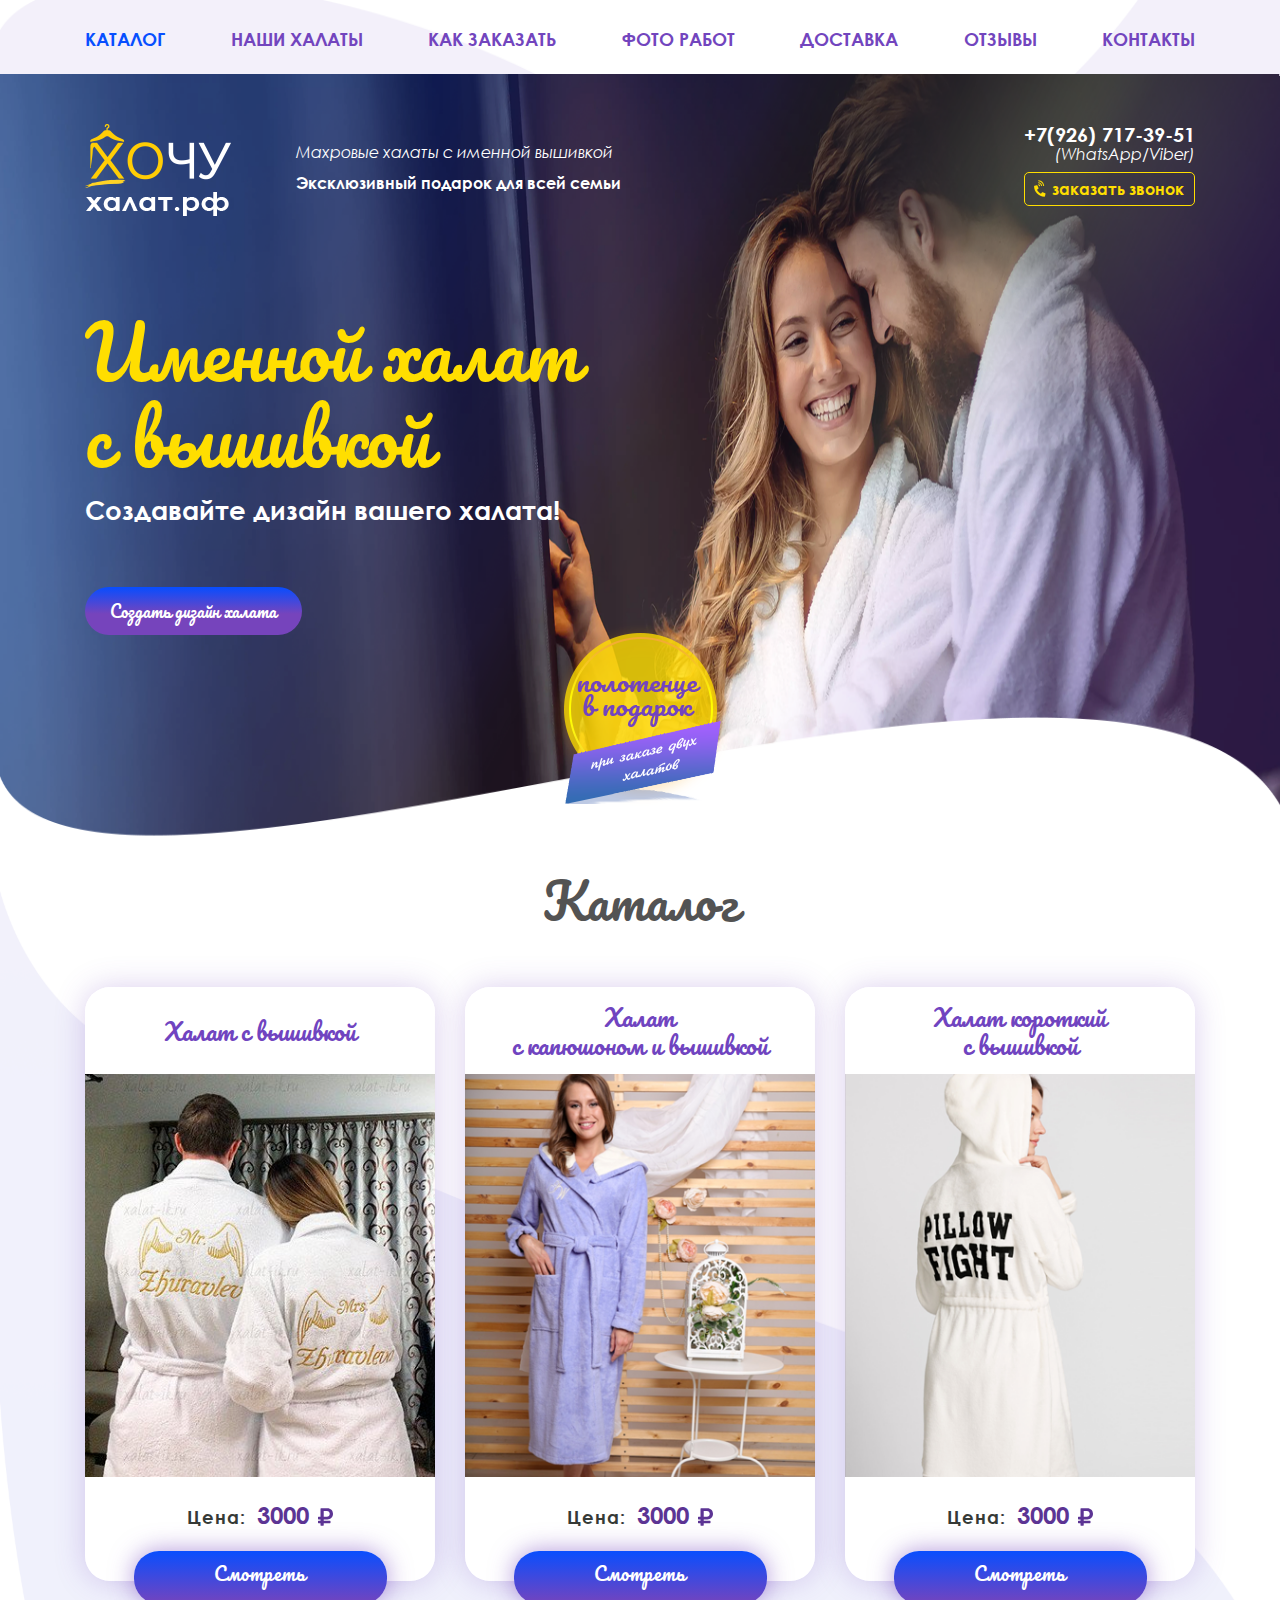
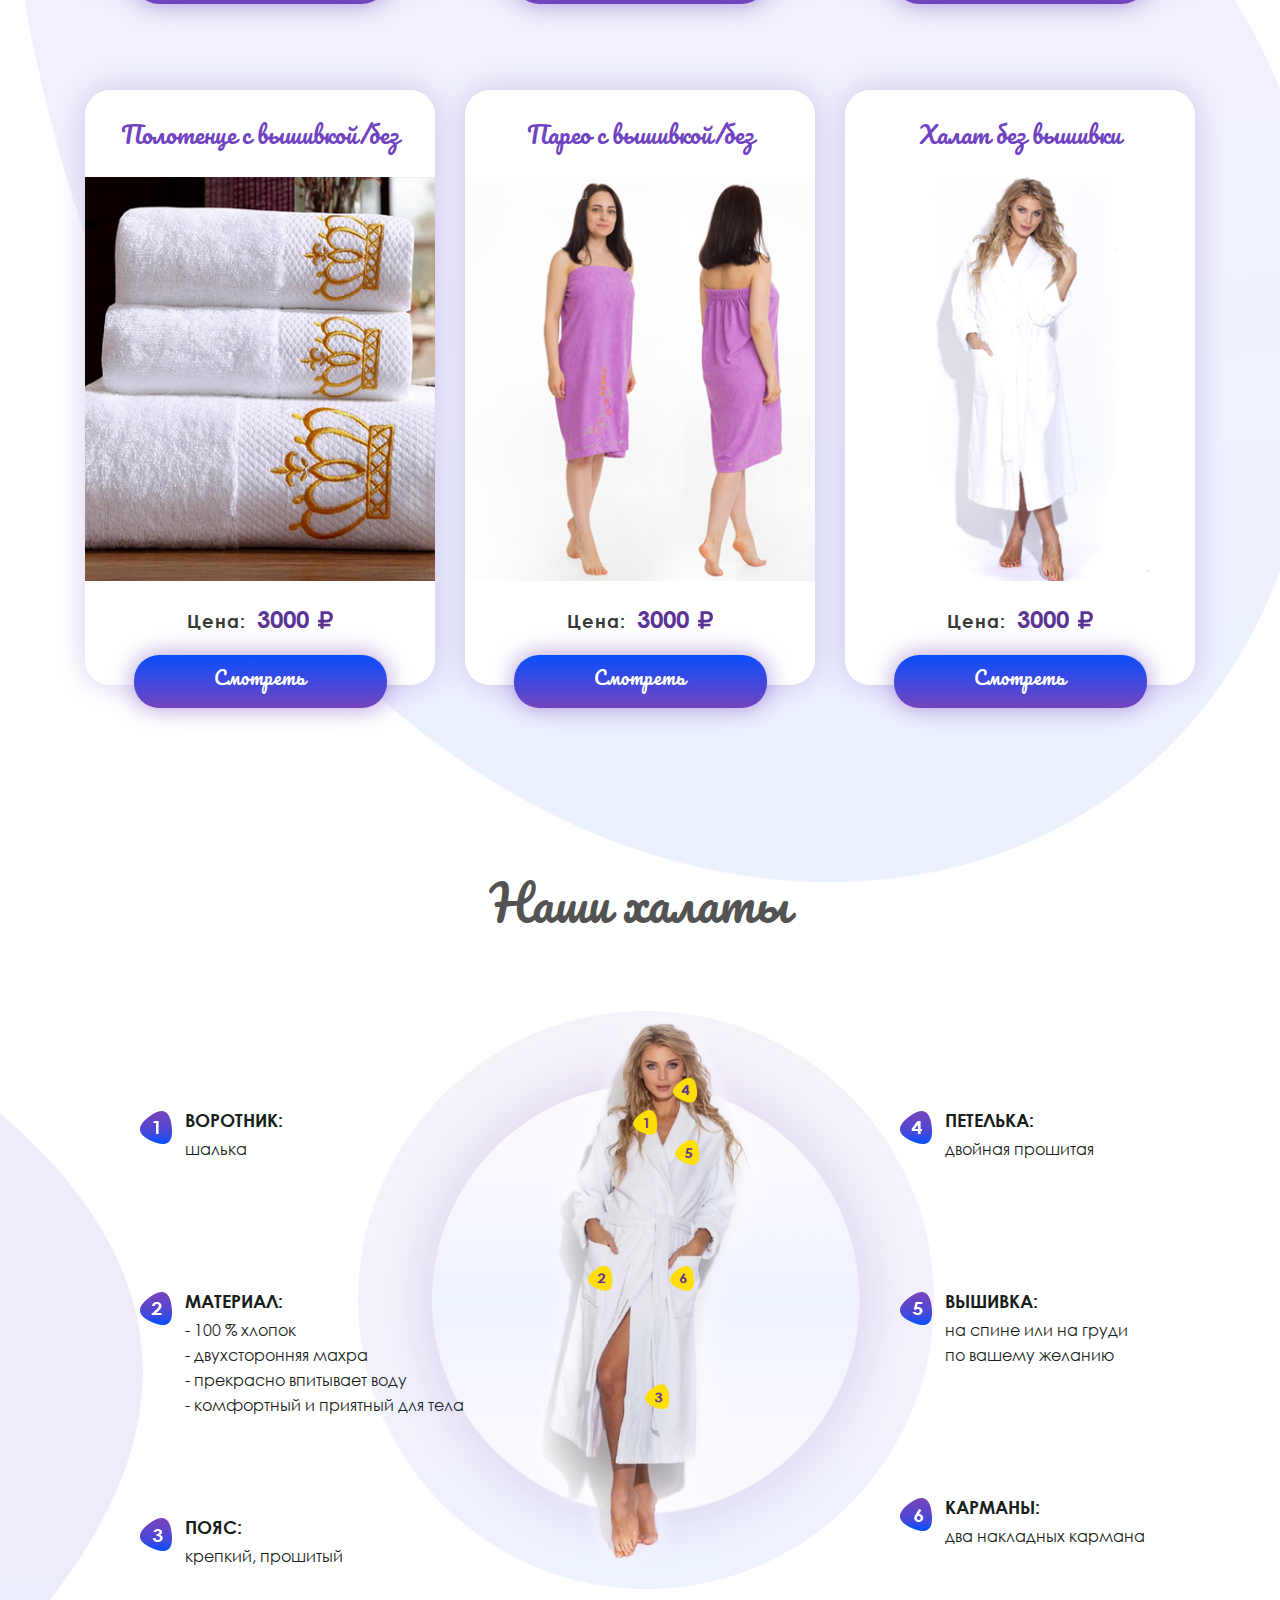
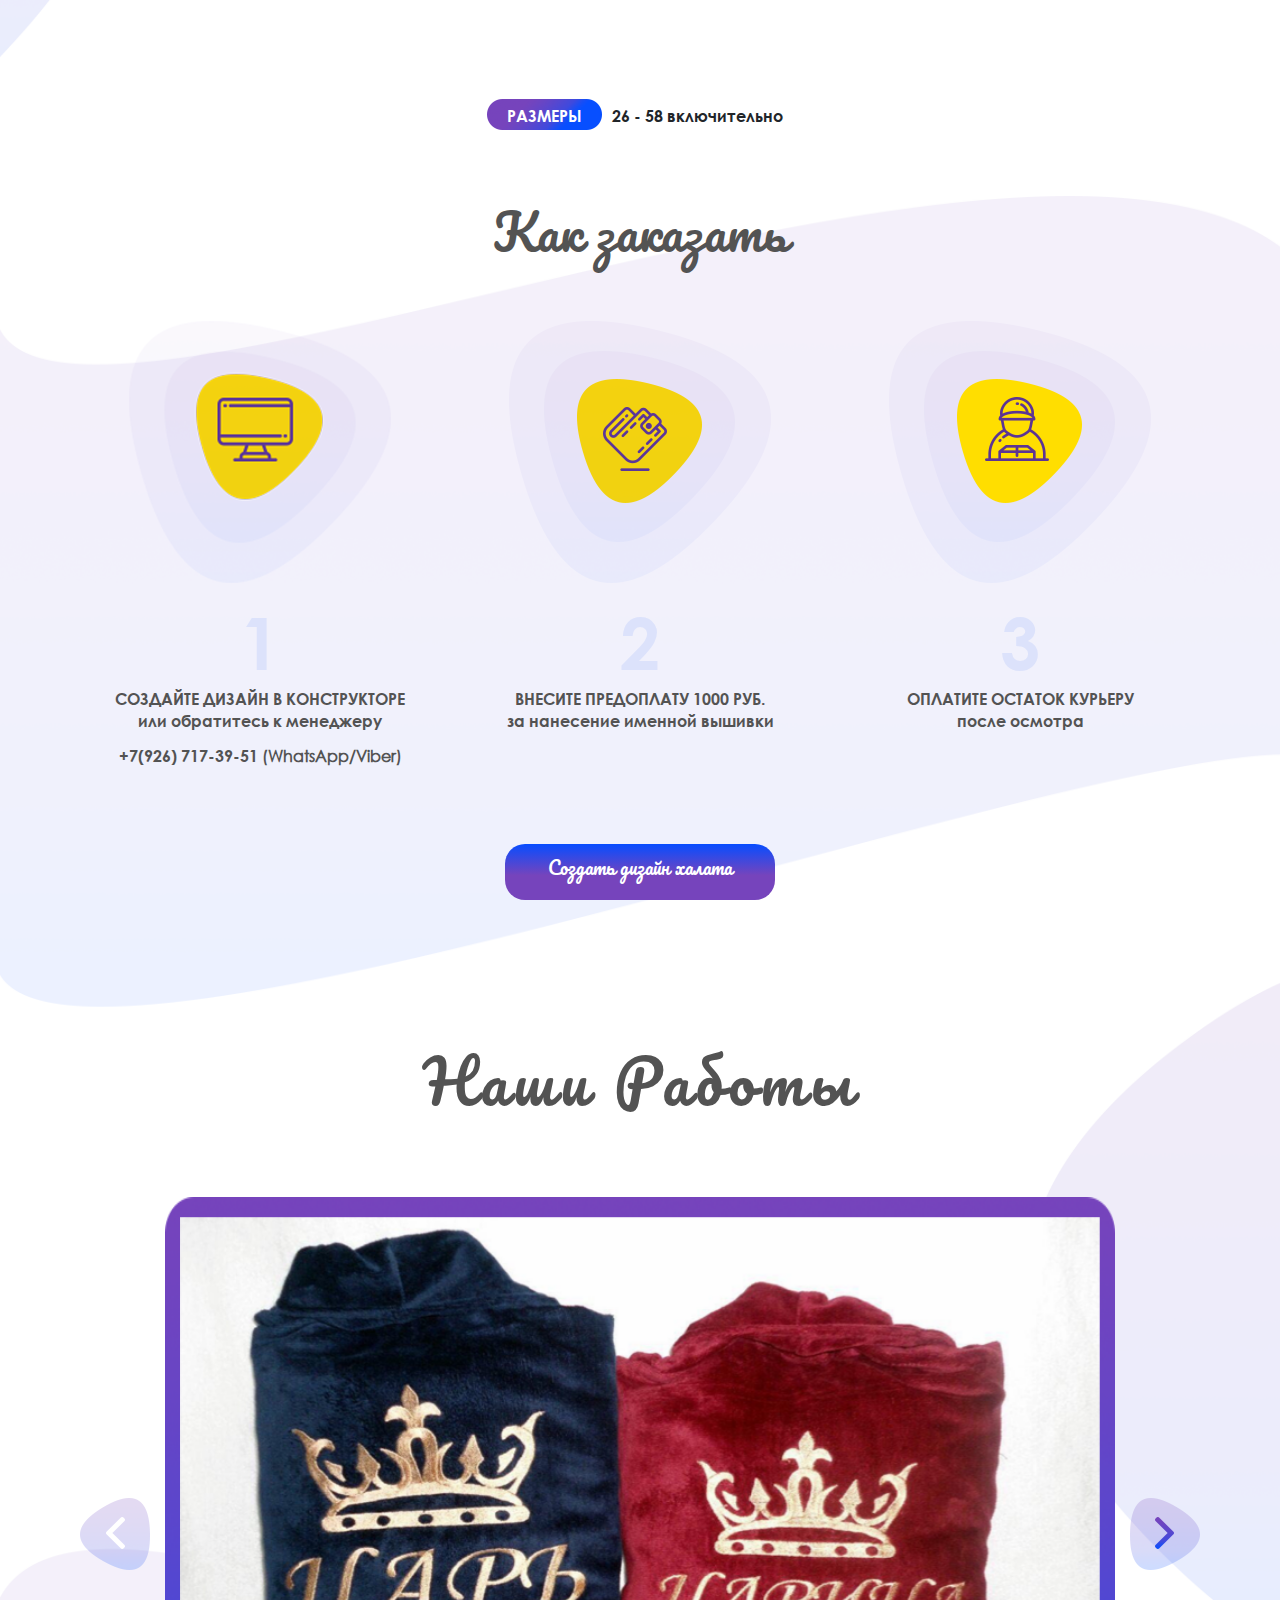
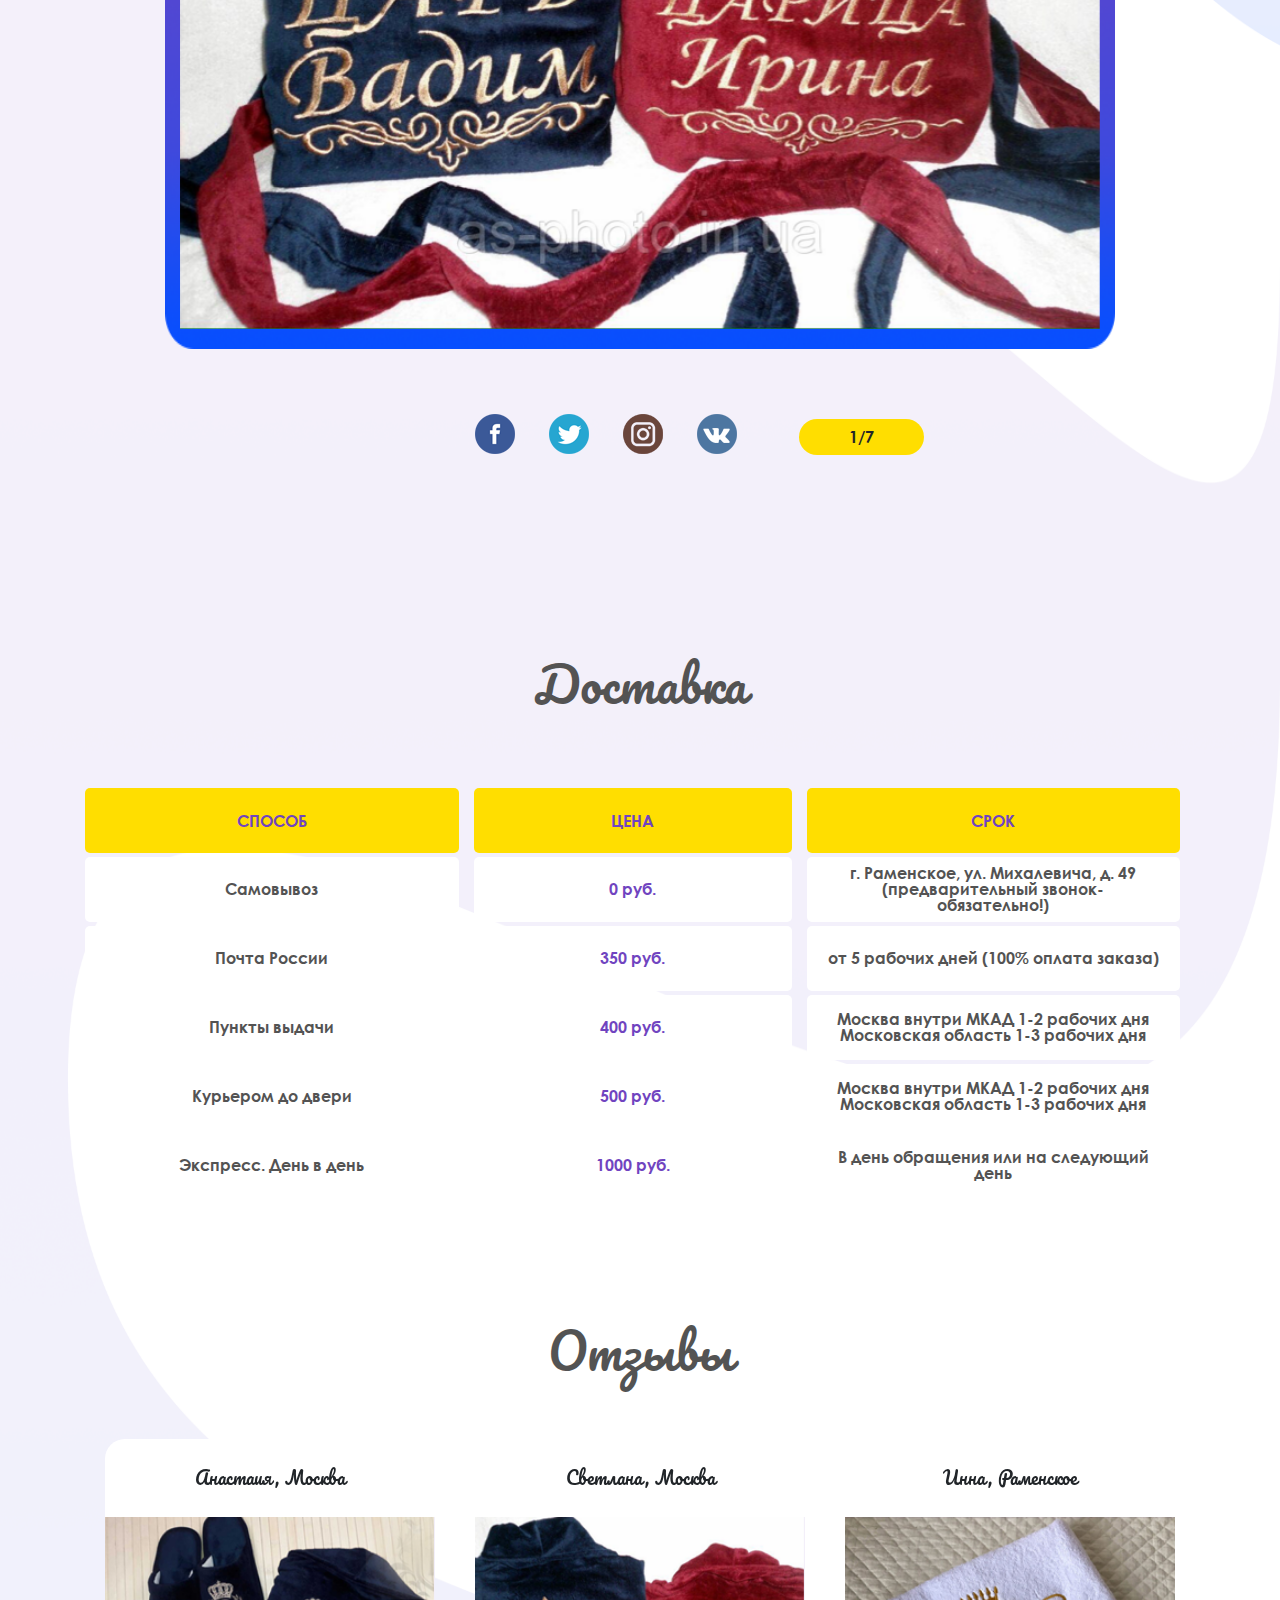
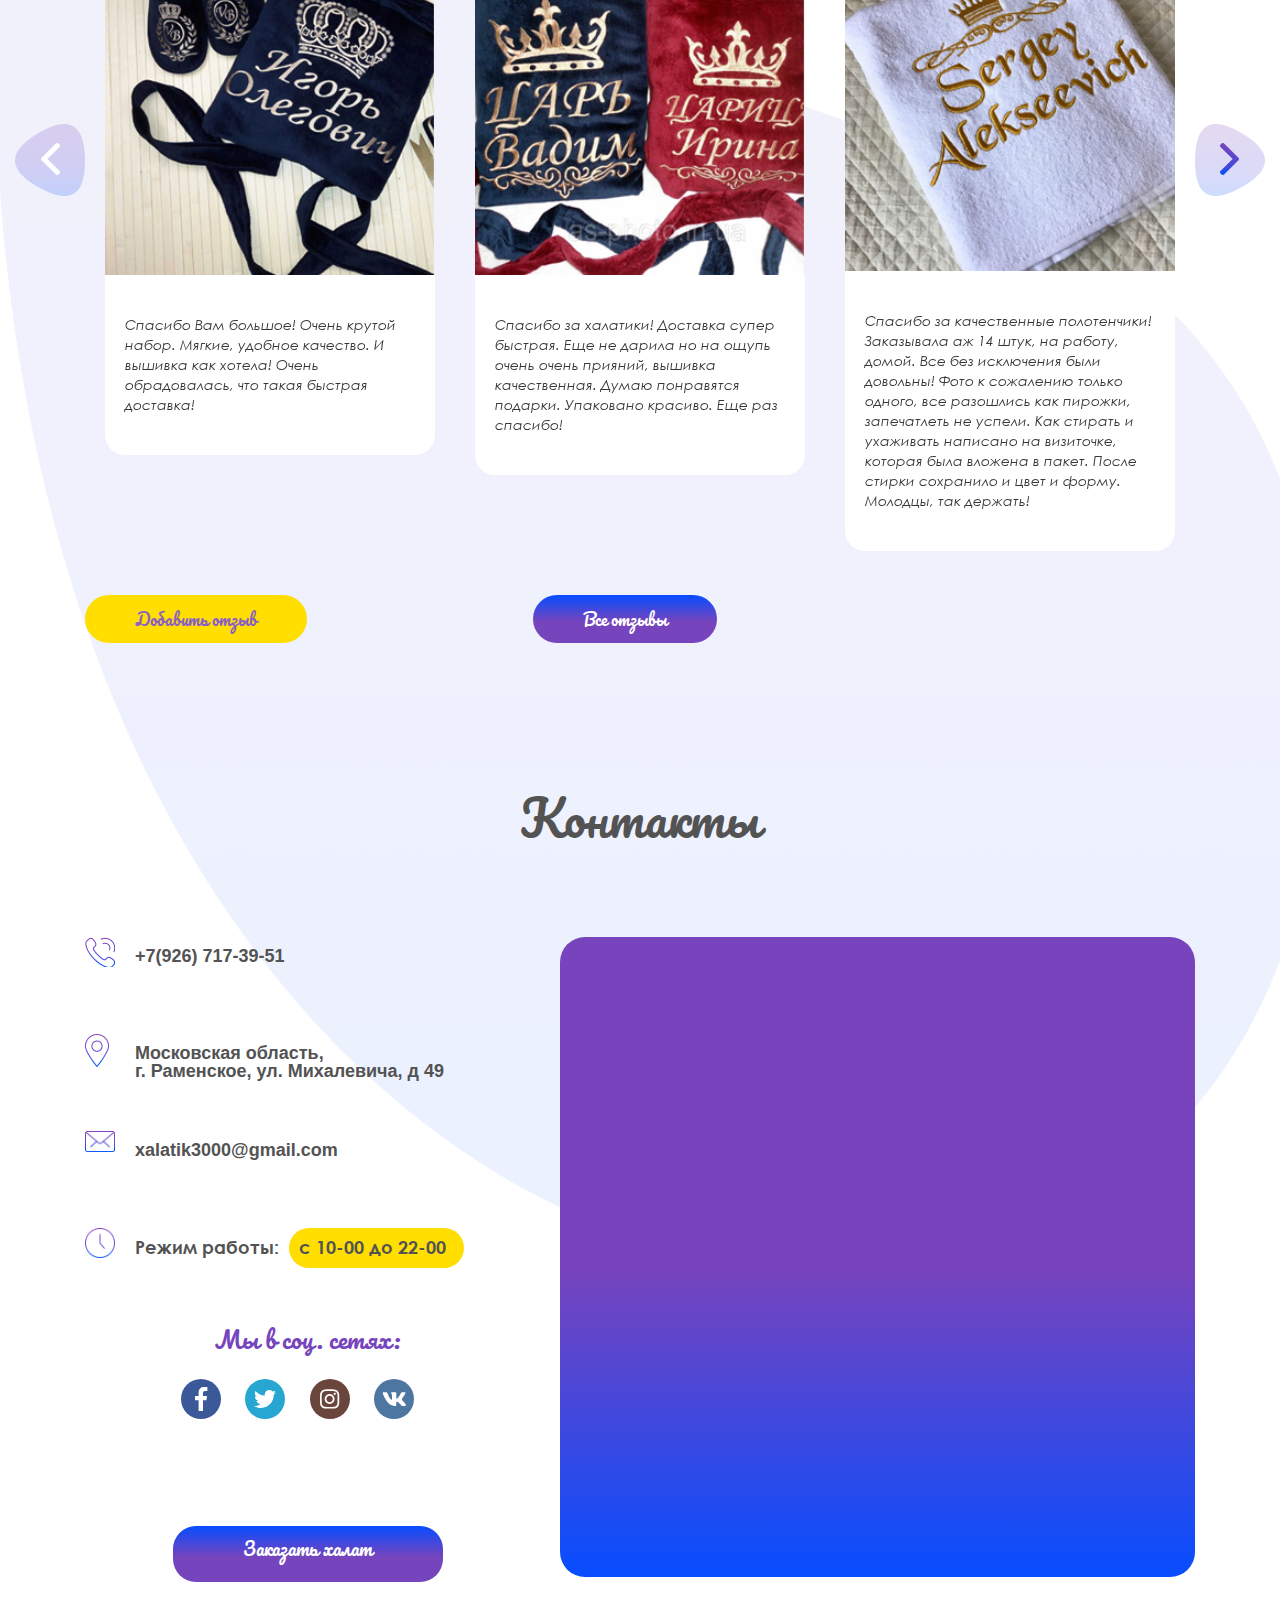
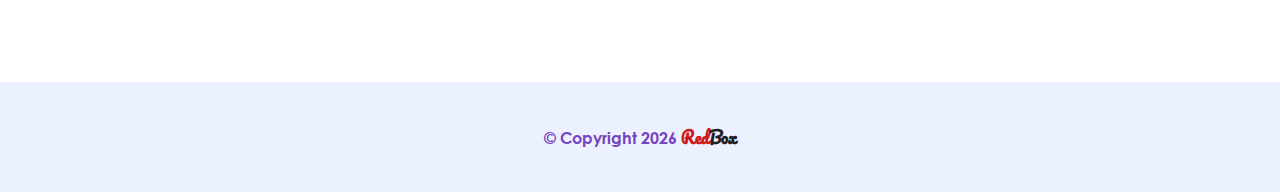
==== commit f407870d: "fixed padding in katalog section" ====
--- a/index.html
+++ b/index.html
@@ -844,7 +844,7 @@
             "lt='' role='presentation'/>"]
         });
 
-        $('.owl-carousel .owl-carousel-modal').owlCarousel({
+        $('.owl-carousel-modal').owlCarousel({
             items: 1,
             nav: true,
             navText: ["<img src='img/modal_window_arrow_left_not_active.png' alt='' " +
--- a/css/style.css
+++ b/css/style.css
@@ -201,20 +201,23 @@
 }
 
 .katalog_item_footer_link {
-	display: inline-block;
-	position: relative;
-	top: -33px;
-	z-index: 2;
-
-	font-size: 18px;
-
-	letter-spacing: 1px;
-	color: white;
-	padding: 5% 25% 7%;
-	background-image: linear-gradient(to bottom, #094efe, #7544bd);
-	border-radius: 25px;
-	box-shadow: 0 0 25px rgba(116,68,189,0.56);
+    display: inline-block;
+    padding: 4% 23% 6%;
+
+    position: relative;
+    top: -30px;
+
+    font-size: 18px;
+    letter-spacing: 1px;
+    color: white;
+
+    background-image: linear-gradient(to bottom, #094efe, #7544bd);
+
+    box-shadow: 0 0 25px rgba(116,68,189,0.56);
+    border-radius: 25px;
     outline: none;
+
+    z-index: 2;
 }
 
 .katalog_item_footer_link:hover {
@@ -424,6 +427,8 @@
     color: #7044c0;
 }
 
+
+
 @media (max-width: 1846px){
     .modal_window_title {text-align: center;}
 }
@@ -453,6 +458,27 @@
 @media (max-width: 740px) {
     .modal-dialog {max-width: 80%; margin: 30px auto;}
 }
+
+@media (min-width: 768px) and (max-width: 991px){
+    .katalog_item_header_title { font-size: 16px; line-height: 18px; }
+    .katalog_item_footer_link { top: -24px; padding: 4% 15% 6%; font-size: 16px;}
+    .katalog_item_header {height: 64px;}
+    .katalog_item_footer {height: 80px;}
+    .katalog_item_footer_price {padding-top: 16px;}
+}
+
+@media (min-width: 575px) and (max-width: 768px){
+    .katalog_item_header_title { font-size: 16px; line-height: 18px; }
+    .katalog_item_footer_link { top: -24px; padding: 4% 15% 6%; font-size: 16px;}
+    .katalog_item_header {height: 64px;}
+    .katalog_item_footer {height: 80px;}
+    .katalog_item_footer_price {padding-top: 16px;}
+}
+
+@media (min-width: 575px) and (max-width: 991px){
+    .katalog_item { margin-bottom: 25px; }
+}
+
 
 @media (max-width: 580px) {
     .arrow_left { left: 10px; }
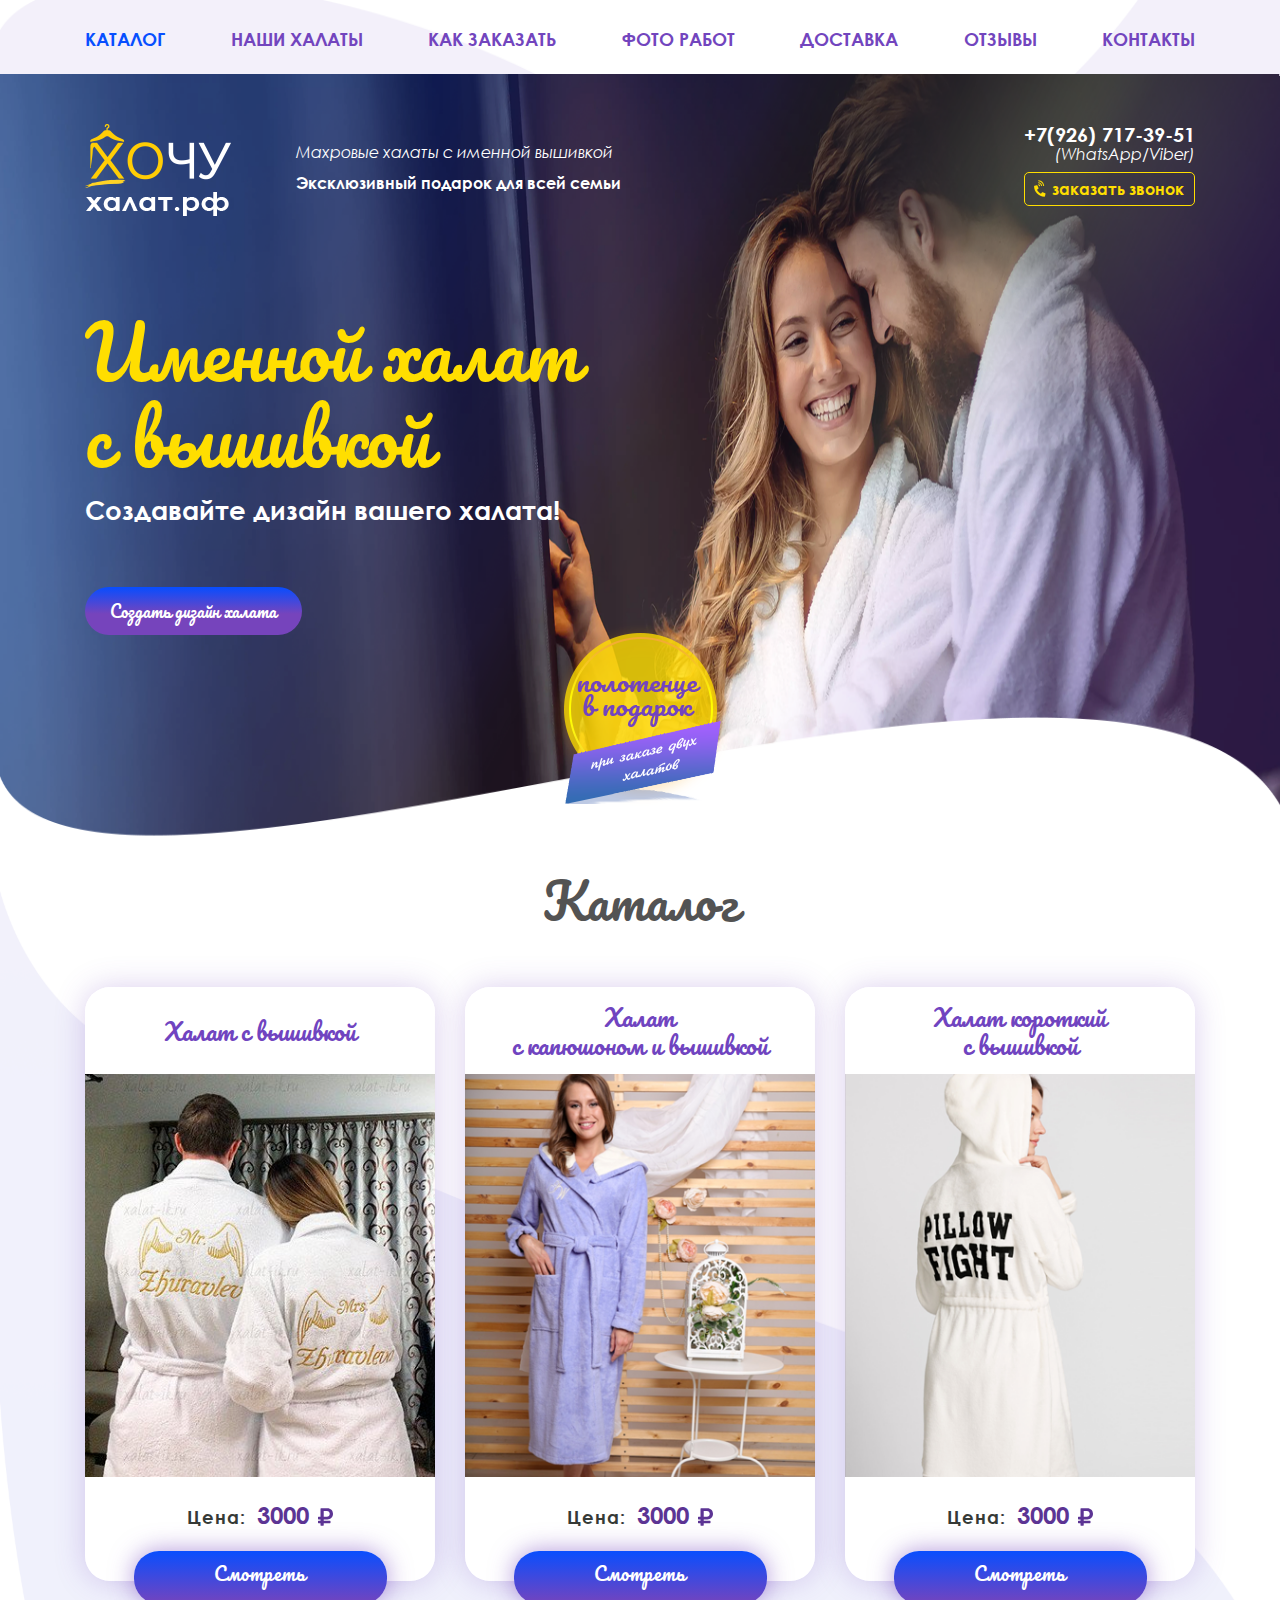
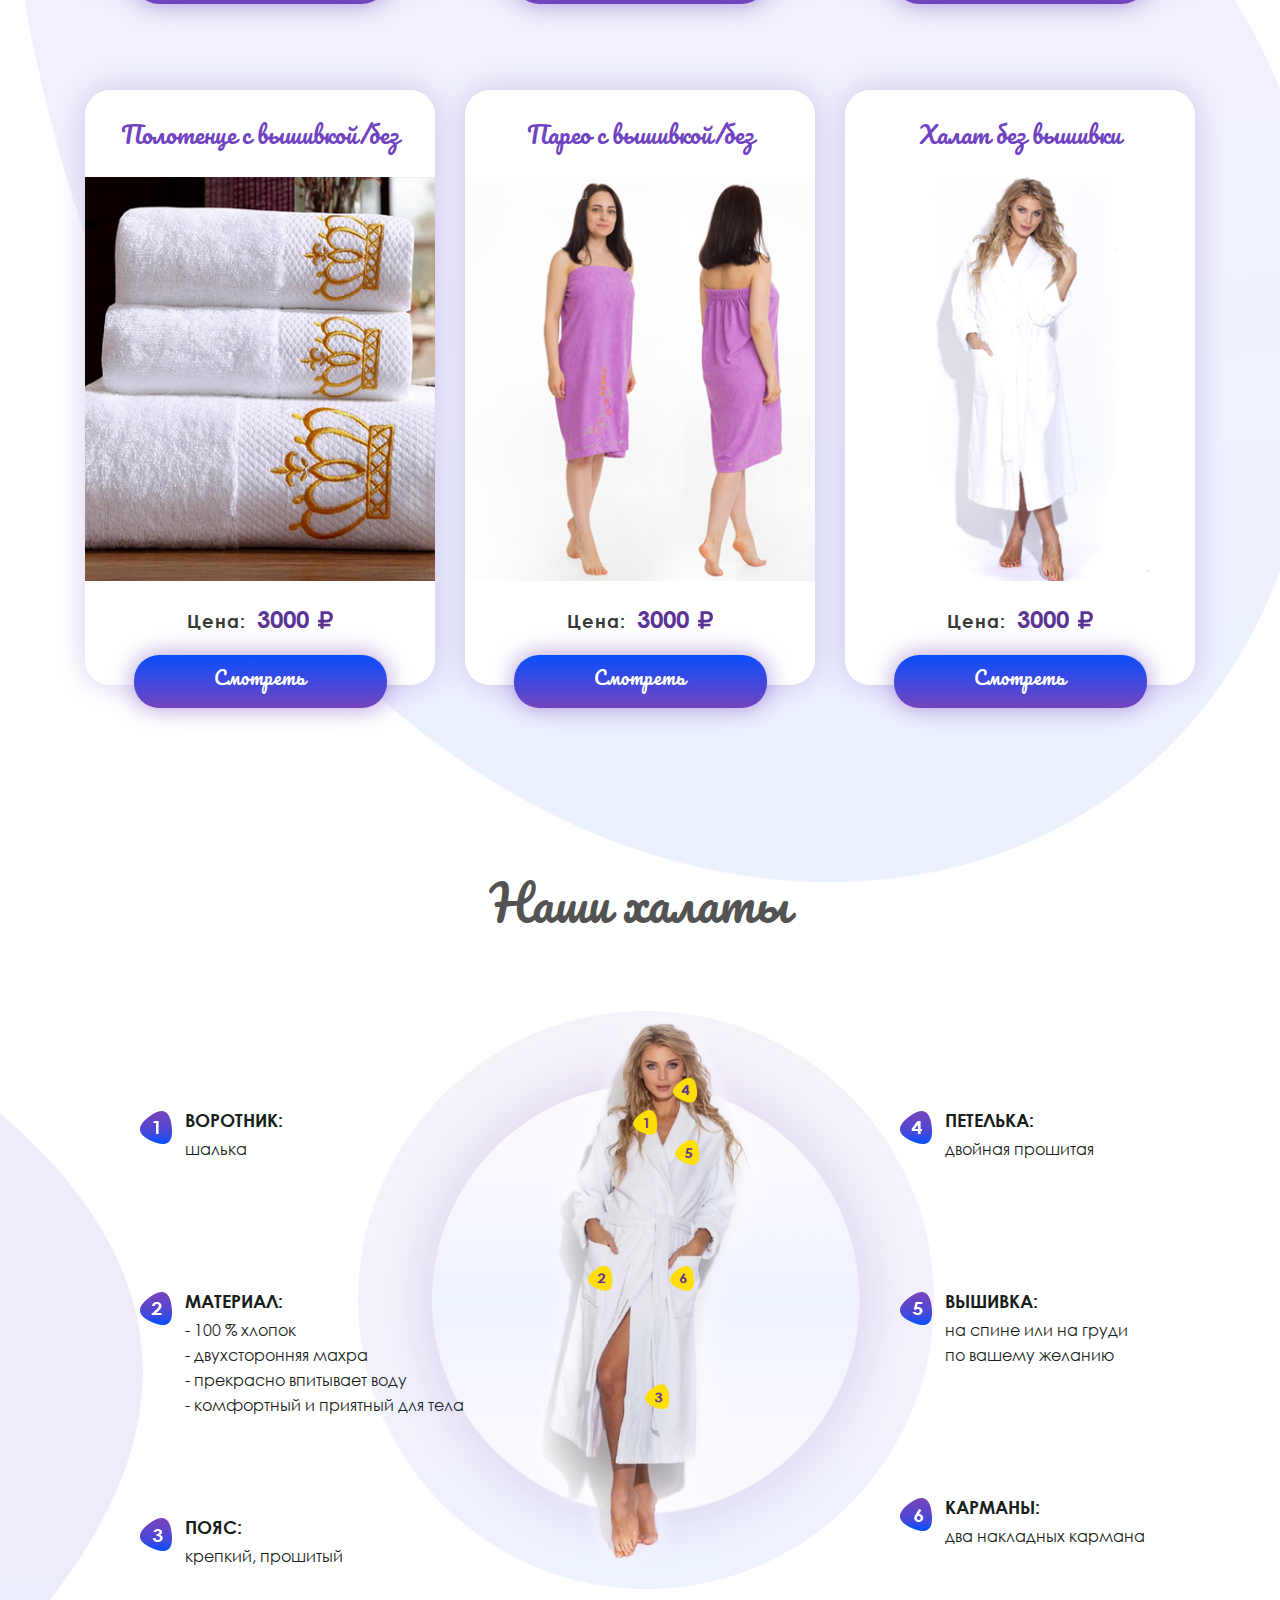
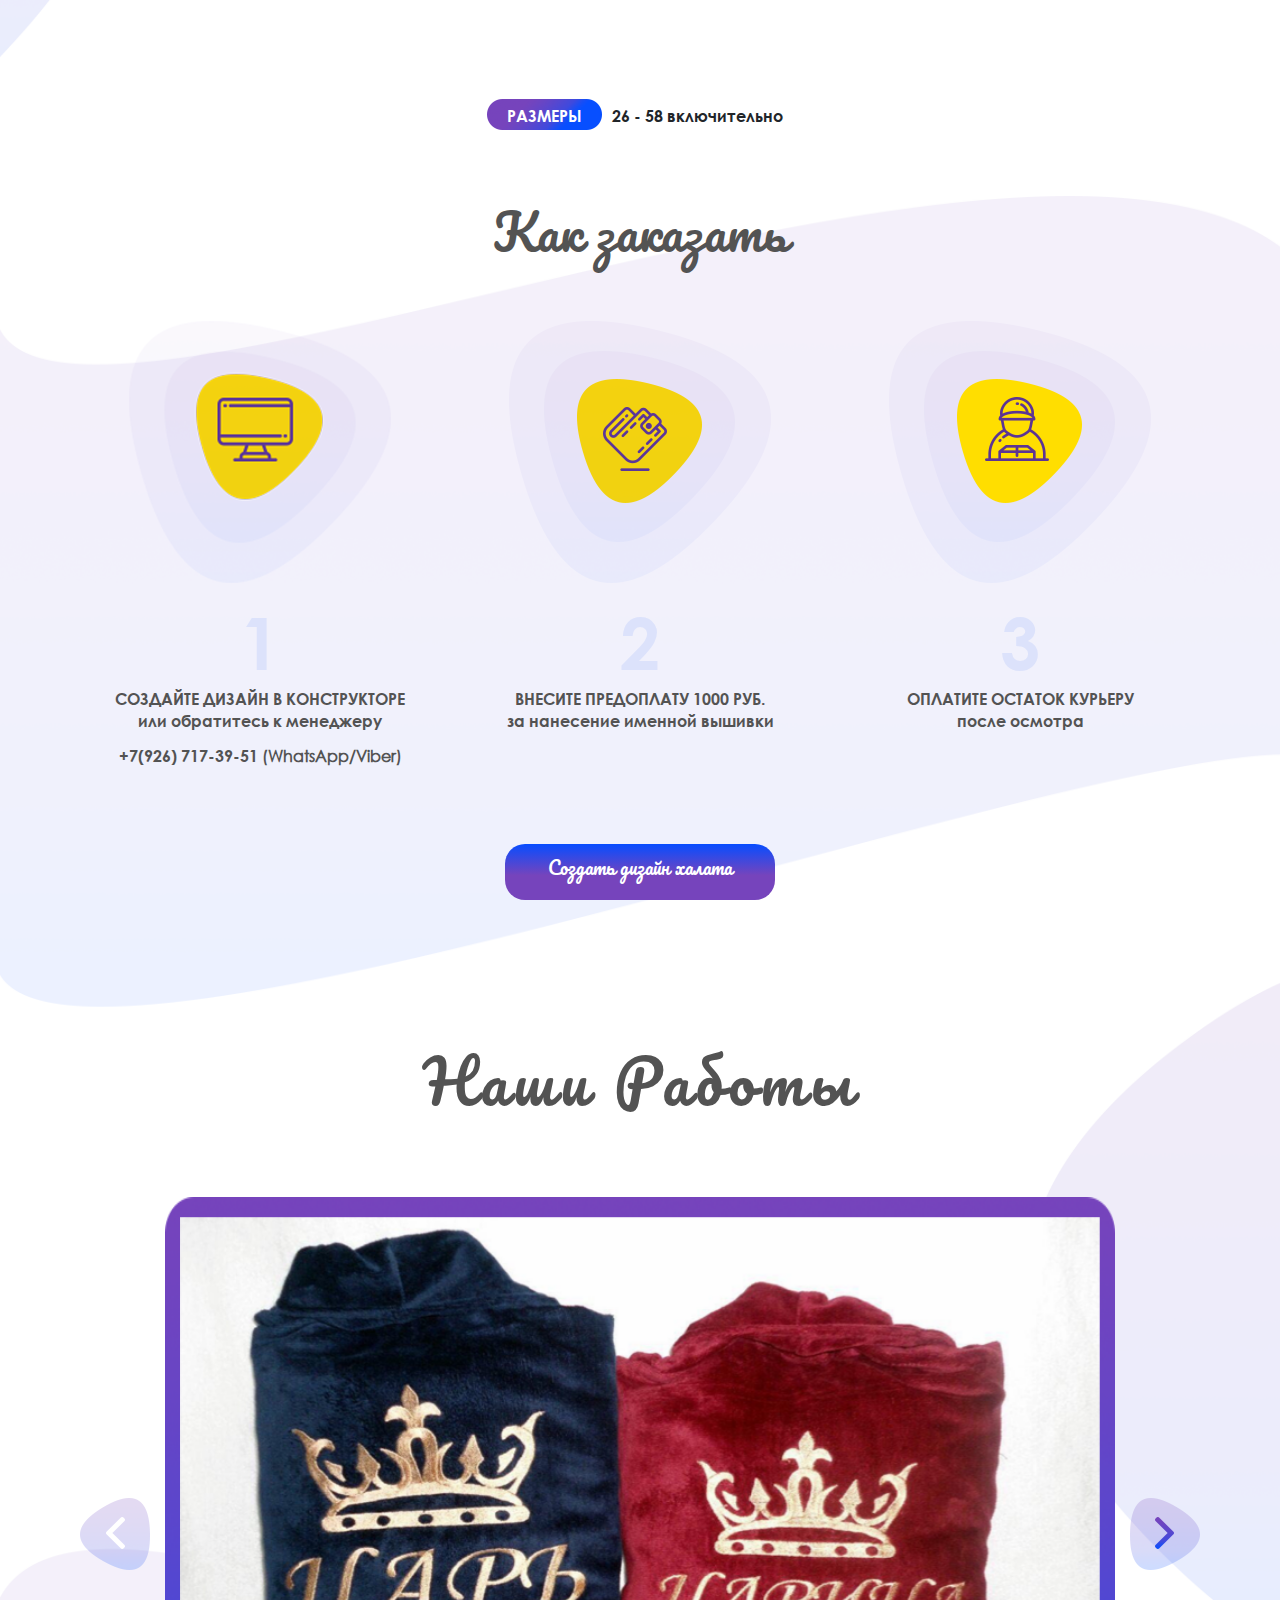
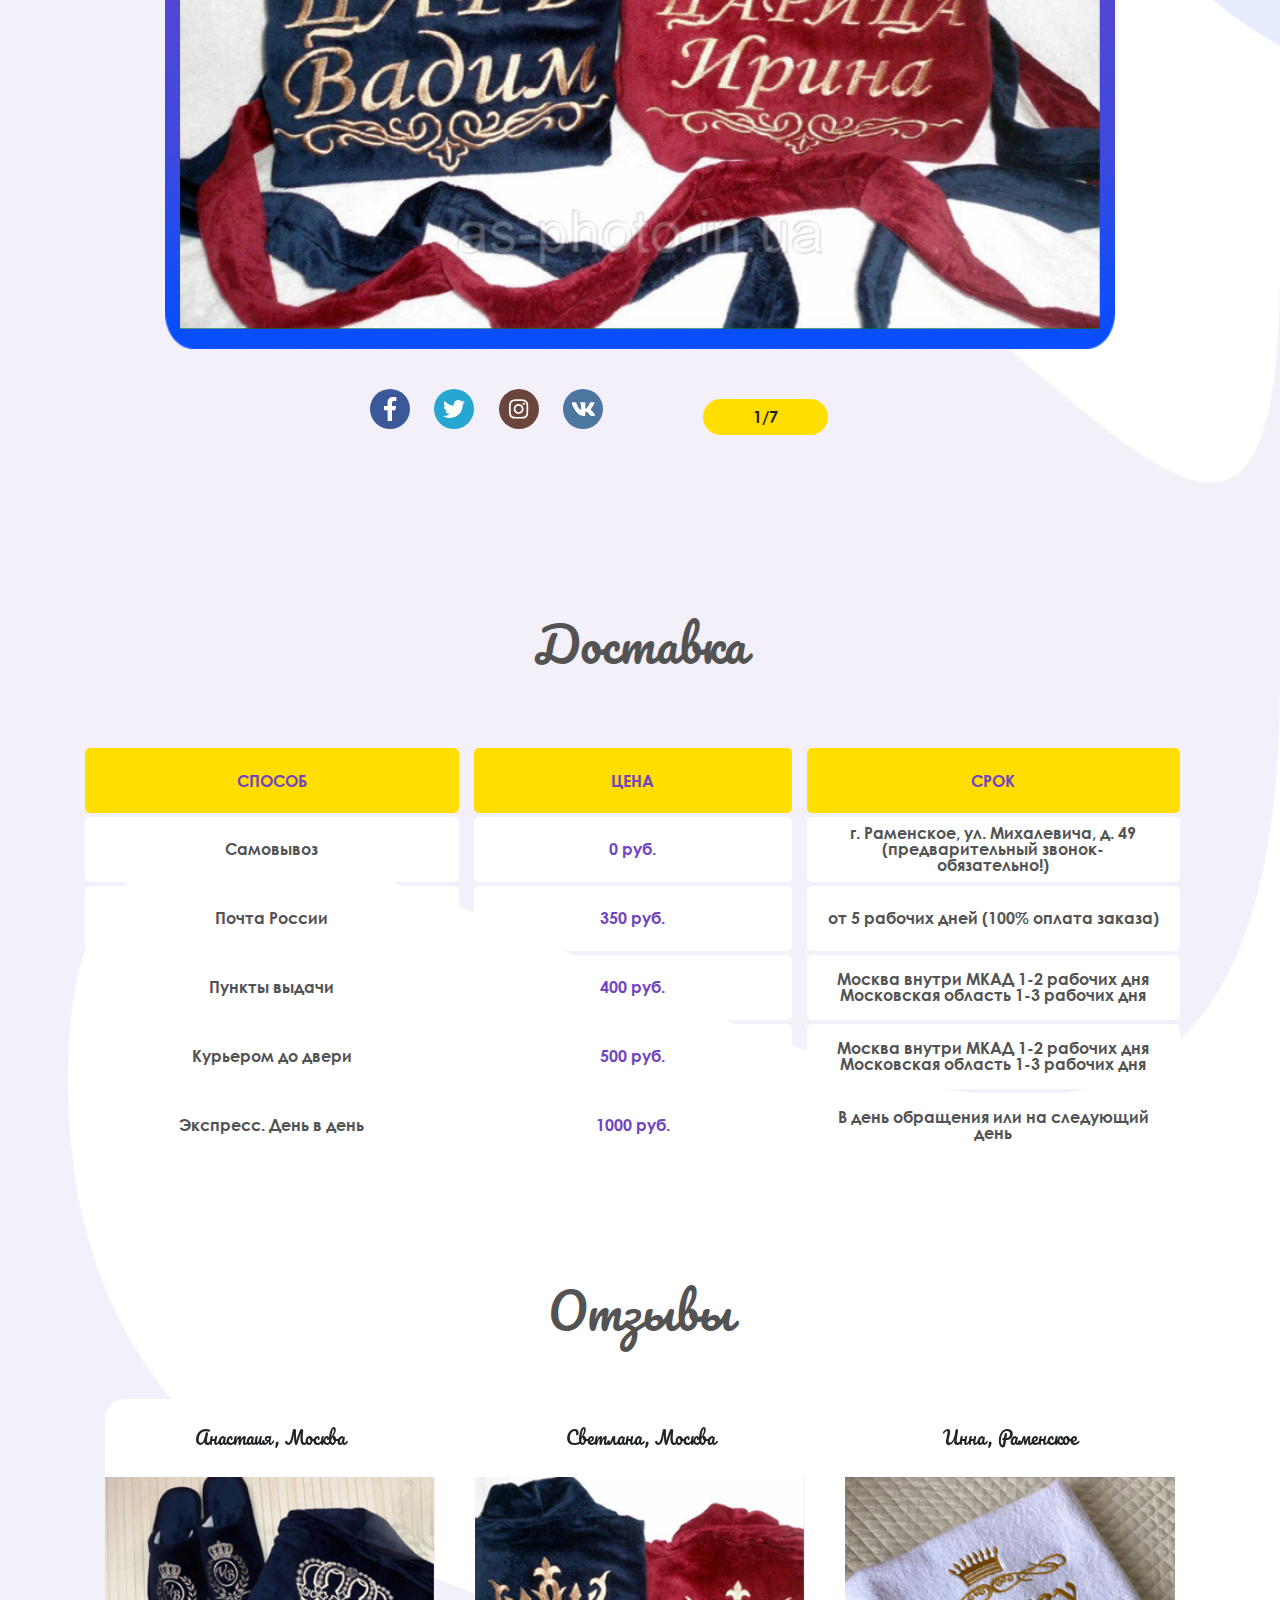
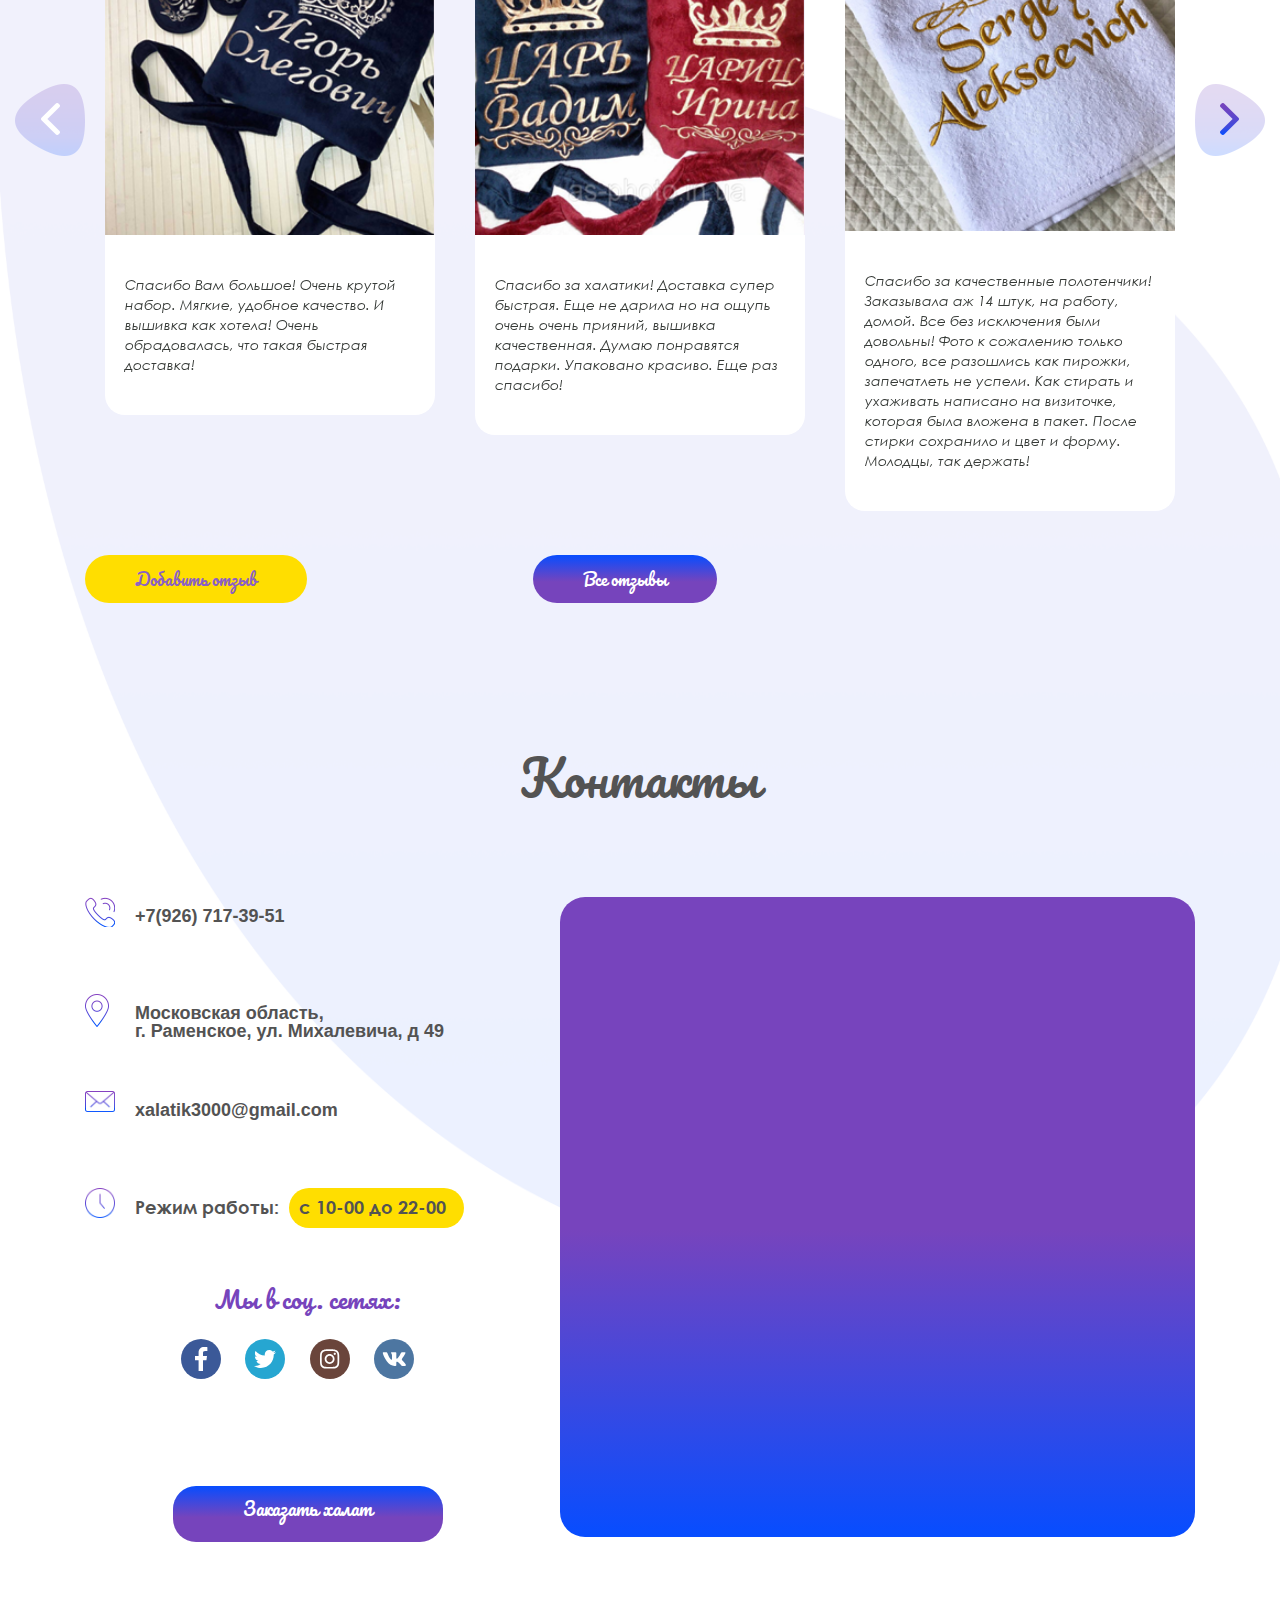
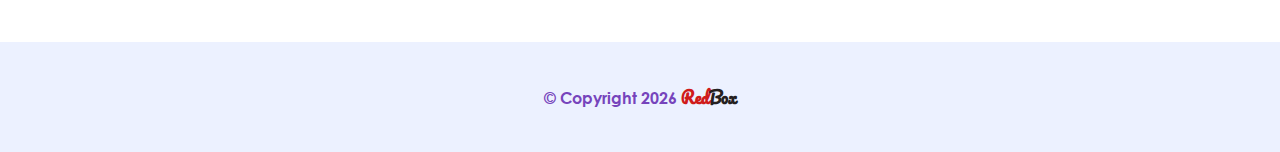
==== commit 994c80a7: "правил медийки" ====
--- a/index.html
+++ b/index.html
@@ -25,13 +25,13 @@
                 <span class="mobile-burger"> <i class="fas fa-bars "></i></span>
             </div>
             <ul class="menu-list hide">
-                <li><a class="list-item active" href="">Каталог</a></li>
-                <li><a class="list-item" href="">Наши халаты</a></li>
-                <li><a class="list-item" href="">Как заказать</a></li>
-                <li><a class="list-item" href="">Фото работ</a></li>
-                <li><a class="list-item" href="">Доставка</a></li>
-                <li><a class="list-item" href="">Отзывы</a></li>
-                <li><a class="list-item" href="">Контакты</a></li>
+                    <li><a class="list-item active" href="#katalog">Каталог</a></li>
+                    <li><a class="list-item" href="#our-xalats">Наши халаты</a></li>
+                    <li><a class="list-item" href="#how-order">Как заказать</a></li>
+                    <li><a class="list-item" href="#our-works">Фото работ</a></li>
+                    <li><a class="list-item" href="#delivery">Доставка</a></li>
+                    <li><a class="list-item" href="#reviews">Отзывы</a></li>
+                    <li><a class="list-item" href="#contacts">Контакты</a></li>
             </ul>
         </nav>
     </div>
@@ -44,19 +44,19 @@
                     <span class="mobile-burger"> <i class="fas fa-bars "></i></span>
                 </div>
                 <ul class="menu-list hide">
-                    <li><a class="list-item active" href="">Каталог</a></li>
-                    <li><a class="list-item" href="">Наши халаты</a></li>
-                    <li><a class="list-item" href="">Как заказать</a></li>
-                    <li><a class="list-item" href="">Фото работ</a></li>
-                    <li><a class="list-item" href="">Доставка</a></li>
-                    <li><a class="list-item" href="">Отзывы</a></li>
-                    <li><a class="list-item" href="">Контакты</a></li>
+                    <li><a class="list-item active" href="#katalog">Каталог</a></li>
+                    <li><a class="list-item" href="#our-xalats">Наши халаты</a></li>
+                    <li><a class="list-item" href="#how-order">Как заказать</a></li>
+                    <li><a class="list-item" href="#our-works">Фото работ</a></li>
+                    <li><a class="list-item" href="#delivery">Доставка</a></li>
+                    <li><a class="list-item" href="#reviews">Отзывы</a></li>
+                    <li><a class="list-item" href="#contacts">Контакты</a></li>
                 </ul>
             </nav>
         </div>
     </header>
 
-        <section class="intro">
+    <section class="intro">
         <div class="container">
             <div class="row">
                 <div class="col-lg-6 col-md-12 col-sm-12 intro-item-left">
@@ -94,7 +94,7 @@
     </section>
 
         <div class="main-div">
-            <section id="basic-waypoint" class="katalog">
+            <section id="basic-waypoint" class="katalog" id="katalog">
                 <div class="container">
                     <h2 class="katalog_title">Каталог</h2>
 
@@ -239,7 +239,7 @@
                 </div>
             </section>
 
-            <section class="our-xalats">
+            <section class="our-xalats" id="our-xalats">
                 <div class="container">
                     <h2 class="caption our-xalats-header">Наши халаты</h2>
                     <div class="row">
@@ -315,7 +315,7 @@
                 </div>
             </section>
 
-            <section class="how-order">
+            <section class="how-order" id="how-order">
                 <div class="container">
 
                     <div class="how-order-background-left">
@@ -400,7 +400,7 @@
                 </div>
             </section>
 
-            <section class="our-works">
+            <section class="our-works" id="our-works">
 
                 <div class="container">
 
@@ -418,24 +418,34 @@
                         </div>
 
 
-                        <div class="social-picture col-md-8">
-                            <span> <a href="#"><img src="img/facebook.png"> </a></span>
-                            <span> <a href="#"><img src="img/twitter.png"> </a> </span>
-                            <span> <a href="#"><img src="img/instagram.png"> </a></span>
-                            <span><a href="#"> <img src="img/vk.png"> </a></span>
-
-                        </div>
-
-
-                        <div class="count-span col-md-4">
+                        <div class="social-picture">
+                            <ul>
+                                <li><a class="facebook" href="https://twitter.com"><i
+                                        class="social fab fa-facebook-f"></i></a>
+                                </li>
+                                <li><a class="twitter" href="https://facebook.com"><i
+                                        class="social fab fa-twitter"></i></a></li>
+                                <li><a class="istagram" href="https://instagram.com"><i
+                                        class="social fab fa-instagram"></i></a></li>
+                                <li><a class="vk" href="https://pinterest.com"><i
+                                        class="social fab fa-vk"></i></a>
+                                </li>
+                            </ul>
+
+
+                        </div>
+
+
+                        <div class="count-span">
                             <p id="calculate"><span class="current">1</span>/<span class="all-position"> 25</span></p>
                         </div>
 
+
                     </div>
                 </div>
             </section>
 
-            <section class="delivery">
+            <section class="delivery" id="delivery">
                 <div class="container">
                     <div class="row">
                         <div class="col-md-12">
@@ -535,7 +545,7 @@
                 </div>
             </section>
 
-            <section class="reviews">
+            <section class="reviews" id="reviews">
                 <div class="container">
                     <h2 class="reviews_title">Отзывы</h2>
 
@@ -629,7 +639,7 @@
                 </div>
             </section>
 
-            <section class="contacts">
+            <section class="contacts" id="contacts">
                 <div class="container">
                     <div class="row">
                         <div class="col-md-12">
@@ -895,6 +905,8 @@
 
 });
 
+
+
 </script>
 
 
--- a/css/style.css
+++ b/css/style.css
@@ -455,6 +455,24 @@
     .modal_window_create_design {width: 100%; text-align: center;}
 }
 
+
+@media (max-width: 768px){
+
+    .count-span{    bottom: 140px !important;}
+    #calculate{
+        padding: 10px 40px!important;
+    }
+
+    .social-picture {
+        text-align: center!important;
+        margin: 50px -50px !important;
+}
+
+    .our-works h2{
+        font-size: 50px!important; ;
+    }
+}
+
 @media (max-width: 740px) {
     .modal-dialog {max-width: 80%; margin: 30px auto;}
 }
@@ -465,6 +483,12 @@
     .katalog_item_header {height: 64px;}
     .katalog_item_footer {height: 80px;}
     .katalog_item_footer_price {padding-top: 16px;}
+
+
+}
+
+@media (max-width: 720px){
+
 }
 
 @media (min-width: 575px) and (max-width: 768px){
@@ -947,7 +971,40 @@
 
 }
 
-
+.social-picture{
+    margin-top: 40px;
+
+    text-align: center;
+}
+
+.social-picture{
+    margin-left: 300px;
+}
+
+.social-picture ul {
+    list-style: none;
+    margin: 0;
+    padding: 0;
+}
+.social-picture ul li {
+    display: inline-block;
+    zoom: 1;
+    *display: inline;
+    vertical-align: middle;
+    margin-right: 20px;
+}
+.social-picture ul li a {
+    display: block;
+    text-decoration: none;
+    width:40px;
+    height:40px;
+    border-radius: 25px;
+}
+.social{
+    height: 40px;
+    color: white;
+    font-size: 22px;
+}
 
 /*.row{ margin-top: 60px;  }*/
 
@@ -967,21 +1024,12 @@
 
 
 
-.social-picture{
-    text-align: right;
-    margin: 65px -63px;
-}
-
-.social-picture span{
-    padding: 15px;
-}
-
 #calculate{
    background: #ffde00;
     padding: 10px 50px;
     border-radius: 50px;
     display: inline-block;
-    margin: 70px 80px;
+    margin: 50px 80px;
 }
 
 
@@ -1010,6 +1058,25 @@
     position:absolute;
     right: -70px;
 }
+
+ @media (max-width: 991px){
+     .social-picture {
+         margin-left: 165px!important;
+     }
+ }
+@media (max-width: 769px){
+    .social-picture {
+        margin-left: 65px!important;
+    }
+}
+
+
+@media (max-width: 500px){
+    .social-picture {
+        margin-left: 20px!important;
+    }
+}
+
 
 
 @media (max-width: 775px){
